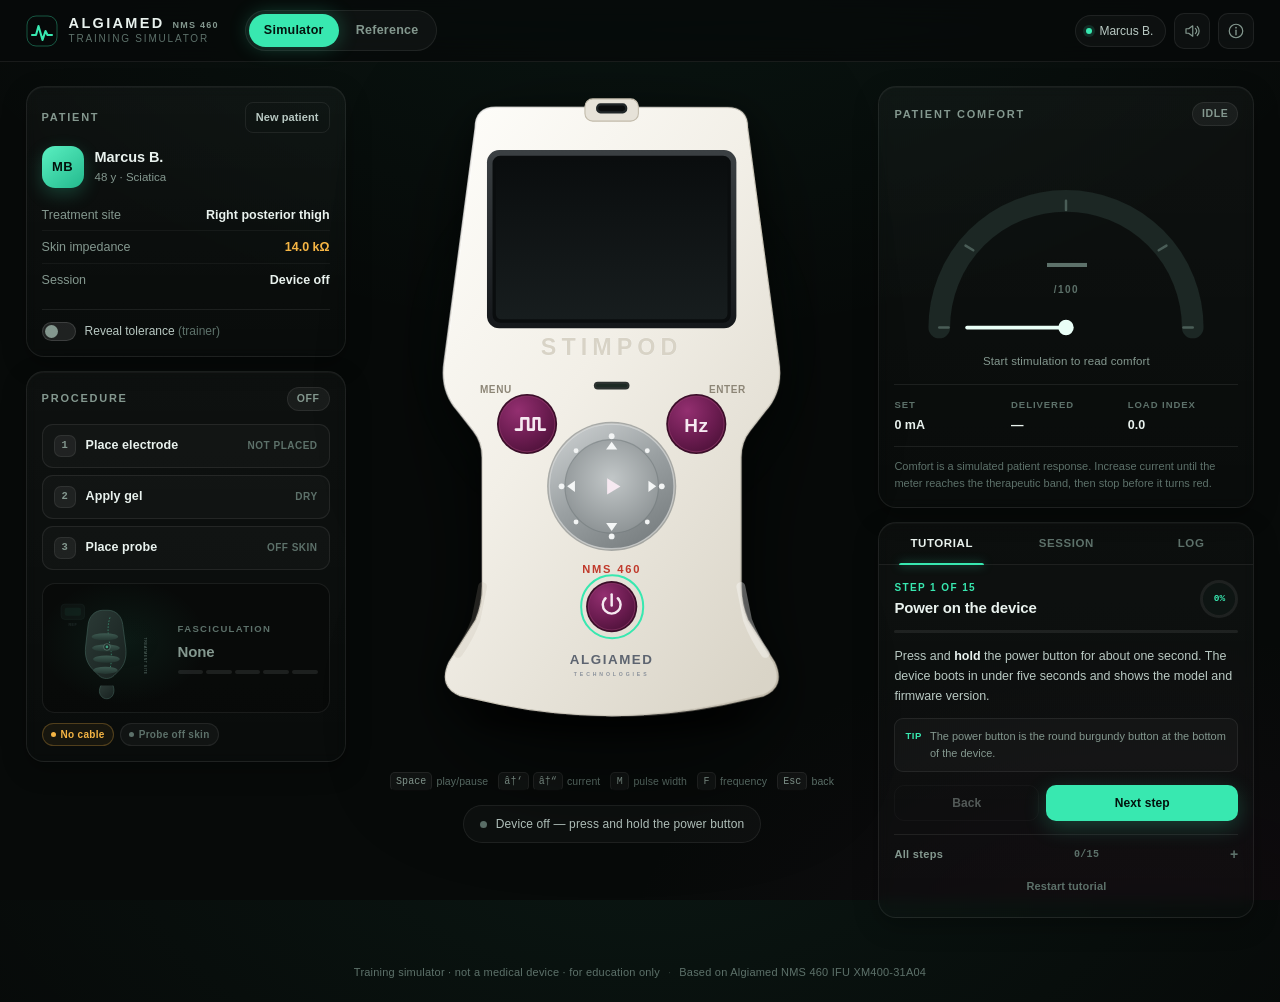
==== index.html @ f482b088 "Baseline: copy of NMS 460 Tester before responsive/encoding work" ====
﻿<!doctype html>
<html lang="en">
<head>
<meta charset="utf-8">
<meta name="viewport" content="width=device-width, initial-scale=1, viewport-fit=cover">
<meta name="theme-color" content="#070a09">
<title>ALGIAMED NMS 460 — Training Simulator</title>
<meta name="description" content="Interactive practice simulator for the Algiamed NMS 460 peripheral nerve stimulator. Learn the menus, screens, wheel and treatment workflow.">
<link rel="icon" href="assets/img/icon.svg" type="image/svg+xml">
<link rel="manifest" href="manifest.webmanifest">
<meta name="apple-mobile-web-app-capable" content="yes">
<meta name="apple-mobile-web-app-status-bar-style" content="black-translucent">
<link rel="stylesheet" href="assets/css/base.css?v=6">
<link rel="stylesheet" href="assets/css/device.css?v=6">
<link rel="stylesheet" href="assets/css/panels.css?v=6">
<link rel="stylesheet" href="assets/css/responsive.css?v=6">
</head>
<body>

<div class="app">

  <!-- â•â•â•â•â•â•â•â•â•â•â•â•â•â•â•â•â•â•â•â•â•â•â•â•â•â• TOP BAR â•â•â•â•â•â•â•â•â•â•â•â•â•â•â•â•â•â•â•â•â•â•â•â•â•â• -->
  <header class="topbar">
    <a class="brand" href="#" data-view="sim" aria-label="Algiamed NMS 460 training simulator home">
      <span class="brand__mark" aria-hidden="true">
        <svg viewBox="0 0 32 32" fill="none">
          <rect x="1" y="1" width="30" height="30" rx="9" stroke="currentColor" stroke-opacity=".35"/>
          <path d="M6 20h4l2.5-9 4 14 3-9 2 4h4.5" stroke="currentColor" stroke-width="2.1"
                stroke-linecap="round" stroke-linejoin="round"/>
        </svg>
      </span>
      <span class="brand__text">
        <span class="brand__name" data-brand="name">ALGIAMED<span class="brand__reg" data-brand="model">NMS 460</span></span>
        <span class="brand__sub">Training Simulator</span>
      </span>
    </a>

    <nav class="topnav" aria-label="Primary">
      <button class="topnav__btn is-active" data-view="sim">Simulator</button>
      <button class="topnav__btn" data-view="guide">Reference</button>
    </nav>

    <div class="topbar__right">
      <div class="patient-chip" id="patientChip">
        <span class="patient-chip__dot"></span>
        <span id="patientChipName">Jordan D.</span>
      </div>
      <button class="icon-btn" id="btnSound" aria-pressed="true" title="Sound on / off" aria-label="Toggle sound">
        <svg viewBox="0 0 24 24" fill="none" aria-hidden="true">
          <path d="M4 9v6h3.5L13 19V5L7.5 9H4Z" stroke="currentColor" stroke-width="1.6" stroke-linejoin="round"/>
          <path class="icon-btn__wave" d="M16.5 8.5a5 5 0 0 1 0 7M19 6a8.5 8.5 0 0 1 0 12"
                stroke="currentColor" stroke-width="1.6" stroke-linecap="round"/>
          <path class="icon-btn__slash" d="M16 8l6 8" stroke="currentColor" stroke-width="1.6" stroke-linecap="round"/>
        </svg>
      </button>
      <button class="icon-btn" id="btnAbout" title="About this simulator" aria-label="About this simulator">
        <svg viewBox="0 0 24 24" fill="none" aria-hidden="true">
          <circle cx="12" cy="12" r="9" stroke="currentColor" stroke-width="1.6"/>
          <path d="M12 11v6" stroke="currentColor" stroke-width="1.8" stroke-linecap="round"/>
          <circle cx="12" cy="7.6" r="1.15" fill="currentColor"/>
        </svg>
      </button>
    </div>
  </header>

  <main class="main">

    <!-- â•â•â•â•â•â•â•â•â•â•â•â•â•â•â•â•â•â•â•â•â•â•â•â•â•â• SIMULATOR â•â•â•â•â•â•â•â•â•â•â•â•â•â•â•â•â•â•â•â•â•â•â•â•â•â• -->
    <section class="view is-active" id="view-sim">
      <div class="sim" id="sim">

        <!-- â”€â”€â”€â”€â”€â”€â”€â”€â”€â”€â”€ LEFT RAIL â”€â”€â”€â”€â”€â”€â”€â”€â”€â”€â”€ -->
        <aside class="rail rail--left" id="railLeft">

          <!-- Patient -->
          <section class="card">
            <header class="card__head">
              <h2 class="card__title">Patient</h2>
              <button class="btn btn--ghost btn--xs" id="btnNewPatient">New patient</button>
            </header>

            <div class="patient">
              <div class="patient__avatar" id="patientAvatar">JD</div>
              <div class="patient__id">
                <div class="patient__name" id="patientName">Jordan D.</div>
                <div class="patient__meta" id="patientMeta">42 y · Chronic lumbar radiculopathy</div>
              </div>
            </div>

            <dl class="kv">
              <div class="kv__row"><dt>Treatment site</dt><dd id="patientSite">Left L5 distribution</dd></div>
              <div class="kv__row"><dt>Skin impedance</dt><dd id="patientZ">—</dd></div>
              <div class="kv__row"><dt>Session</dt><dd id="patientSession">Not started</dd></div>
            </dl>

            <label class="switch">
              <input type="checkbox" id="chkReveal">
              <span class="switch__track"><span class="switch__thumb"></span></span>
              <span class="switch__label">Reveal tolerance <span class="muted">(trainer)</span></span>
            </label>

            <div class="reveal" id="revealBox" hidden>
              <div class="reveal__row"><span>Comfort ceiling</span><strong id="revealTolerance">—</strong></div>
              <div class="reveal__row"><span>Fasciculation onset</span><strong id="revealFasc">—</strong></div>
              <p class="reveal__note">0.1&nbsp;ms equivalent. At 0.2&nbsp;ms the same current delivers twice the charge, so the ceiling halves.</p>
            </div>
          </section>

          <!-- Procedure -->
          <section class="card">
            <header class="card__head">
              <h2 class="card__title">Procedure</h2>
              <span class="pill" id="procPill">Setup</span>
            </header>

            <div class="proc-actions">
              <button class="proc-btn" id="btnElectrode" data-hint="electrode">
                <span class="proc-btn__num">1</span>
                <span class="proc-btn__label">Place electrode</span>
                <span class="proc-btn__state" id="stateElectrode">Not placed</span>
              </button>
              <button class="proc-btn" id="btnGel" data-hint="gel">
                <span class="proc-btn__num">2</span>
                <span class="proc-btn__label">Apply gel</span>
                <span class="proc-btn__state" id="stateGel">Dry</span>
              </button>
              <button class="proc-btn" id="btnProbe" data-hint="probe">
                <span class="proc-btn__num">3</span>
                <span class="proc-btn__label">Place probe</span>
                <span class="proc-btn__state" id="stateProbe">Off skin</span>
              </button>
            </div>

            <!-- Fasciculation visual -->
            <div class="fasc" id="fasc">
              <svg class="fasc__svg" viewBox="0 0 220 210" aria-hidden="true">
                <defs>
                  <linearGradient id="gSkin" x1="0" y1="0" x2="1" y2="1">
                    <stop offset="0" stop-color="#2b3a36"/>
                    <stop offset="1" stop-color="#18211f"/>
                  </linearGradient>
                  <linearGradient id="gMuscle" x1="0" y1="0" x2="0" y2="1">
                    <stop offset="0" stop-color="#3d5a51"/>
                    <stop offset="1" stop-color="#243631"/>
                  </linearGradient>
                  <radialGradient id="gSpark" cx=".5" cy=".5" r=".5">
                    <stop offset="0" stop-color="#57ffc6" stop-opacity=".9"/>
                    <stop offset="1" stop-color="#57ffc6" stop-opacity="0"/>
                  </radialGradient>
                </defs>

                <!-- contralateral reference pad -->
                <g class="fasc__ref" id="fascRef">
                  <rect x="14" y="18" width="46" height="30" rx="7" fill="#1d2a27" stroke="#3d5a51"/>
                  <rect x="21" y="25" width="32" height="16" rx="4" fill="#57ffc6" opacity=".18"/>
                  <text x="37" y="60" text-anchor="middle" fill="#7d968e" font-size="7.5" letter-spacing=".08em">REF</text>
                </g>

                <!-- forearm -->
                <g class="fasc__arm" id="fascArm">
                  <path class="fasc__limb" d="M96 30c-16 0-27 12-29 28l-5 44c-2 20 4 34 14 44l12 12c8 8 22 8 30 0l10-10c10-10 15-24 13-44l-6-46c-2-16-13-28-29-28Z"
                        fill="url(#gSkin)" stroke="#43625a" stroke-width="1.2"/>
                  <!-- nerve -->
                  <path class="fasc__nerve" d="M110 44c-6 18-4 36 0 54s4 36-2 54" fill="none"
                        stroke="#57ffc6" stroke-opacity=".45" stroke-width="1.6" stroke-dasharray="3 3"/>
                  <!-- muscle bands -->
                  <g class="fasc__bands" id="fascBands">
                    <ellipse class="band" cx="100" cy="82" rx="26" ry="7" fill="url(#gMuscle)"/>
                    <ellipse class="band" cx="102" cy="104" rx="27" ry="7" fill="url(#gMuscle)"/>
                    <ellipse class="band" cx="103" cy="126" rx="26" ry="7" fill="url(#gMuscle)"/>
                    <ellipse class="band" cx="101" cy="148" rx="24" ry="7" fill="url(#gMuscle)"/>
                  </g>
                  <!-- probe -->
                  <g class="fasc__probe" id="fascProbe">
                    <circle class="fasc__ripple" id="ripple1" cx="104" cy="116" r="8" fill="none" stroke="#57ffc6" stroke-width="1.4" opacity="0"/>
                    <circle class="fasc__ripple" id="ripple2" cx="104" cy="116" r="8" fill="none" stroke="#57ffc6" stroke-width="1.4" opacity="0"/>
                    <circle class="fasc__spark" id="fascSpark" cx="104" cy="116" r="26" fill="url(#gSpark)" opacity="0"/>
                    <circle cx="104" cy="116" r="6.5" fill="#0c1211" stroke="#8fb3a8" stroke-width="1.4"/>
                    <circle cx="104" cy="116" r="2.6" fill="#57ffc6" opacity=".9"/>
                  </g>
                  <!-- hand -->
                  <path d="M92 178c-4 8-4 16 2 22 5 5 14 5 19 0 5-5 6-14 3-22" fill="url(#gSkin)" stroke="#43625a" stroke-width="1.2"/>
                </g>

                <text x="176" y="120" text-anchor="middle" fill="#5f756e" font-size="7" letter-spacing=".14em" transform="rotate(90 176 120)">TREATMENT SITE</text>
              </svg>

              <div class="fasc__meta">
                <div class="fasc__label">Fasciculation</div>
                <div class="fasc__value" id="fascValue">None</div>
                <div class="fasc__bars" id="fascBars" aria-hidden="true">
                  <span></span><span></span><span></span><span></span><span></span>
                </div>
              </div>
            </div>

            <div class="badges">
              <span class="badge" id="badgeCircuit"><i></i>Circuit open</span>
              <span class="badge" id="badgeContact"><i></i>Probe off skin</span>
            </div>
          </section>
        </aside>

        <!-- â”€â”€â”€â”€â”€â”€â”€â”€â”€â”€â”€ CENTRE STAGE â”€â”€â”€â”€â”€â”€â”€â”€â”€â”€â”€ -->
        <div class="stage">
          <div class="stage__glow" aria-hidden="true"></div>

          <!-- THE DEVICE -->
          <div class="device" id="device" data-power="off" data-hint="device">

            <svg class="device__svg" id="deviceSvg" viewBox="0 0 400 600" aria-hidden="true">
              <defs>
                <linearGradient id="gBody" x1=".12" y1="0" x2=".88" y2="1">
                  <stop offset="0" stop-color="#fdfcf8"/>
                  <stop offset=".42" stop-color="#f2efe7"/>
                  <stop offset="1" stop-color="#d9d4c7"/>
                </linearGradient>
                <linearGradient id="gBodyRim" x1="0" y1="0" x2="1" y2="1">
                  <stop offset="0" stop-color="#ffffff" stop-opacity=".95"/>
                  <stop offset=".55" stop-color="#ffffff" stop-opacity="0"/>
                  <stop offset="1" stop-color="#a89f8d" stop-opacity=".55"/>
                </linearGradient>
                <linearGradient id="gBezel" x1="0" y1="0" x2="0" y2="1">
                  <stop offset="0" stop-color="#3b4043"/>
                  <stop offset="1" stop-color="#14171a"/>
                </linearGradient>
                <linearGradient id="gRecess" x1="0" y1="0" x2="0" y2="1">
                  <stop offset="0" stop-color="#0a0d0e"/>
                  <stop offset="1" stop-color="#171d1e"/>
                </linearGradient>
                <radialGradient id="gBtn" cx=".34" cy=".26" r=".92">
                  <stop offset="0" stop-color="#932f70"/>
                  <stop offset=".55" stop-color="#6b1c50"/>
                  <stop offset="1" stop-color="#470f34"/>
                </radialGradient>
                <linearGradient id="gWheel" x1=".18" y1="0" x2=".82" y2="1">
                  <stop offset="0" stop-color="#c9cdce"/>
                  <stop offset=".48" stop-color="#9aa0a2"/>
                  <stop offset="1" stop-color="#767c7e"/>
                </linearGradient>
                <radialGradient id="gWheelIn" cx=".5" cy=".42" r=".62">
                  <stop offset="0" stop-color="#c2c7c8"/>
                  <stop offset="1" stop-color="#8b9193"/>
                </radialGradient>
                <radialGradient id="gLed" cx=".5" cy=".5" r=".5">
                  <stop offset="0" stop-color="#c6ffd9"/>
                  <stop offset=".45" stop-color="#3dff9e"/>
                  <stop offset="1" stop-color="#0f8f52"/>
                </radialGradient>
                <filter id="fBlur" x="-40%" y="-80%" width="180%" height="260%">
                  <feGaussianBlur stdDeviation="9"/>
                </filter>
                <filter id="fSoftShadow" x="-25%" y="-15%" width="150%" height="135%">
                  <feDropShadow dx="0" dy="10" stdDeviation="14" flood-color="#000" flood-opacity=".5"/>
                </filter>
                <filter id="fLedGlow" x="-300%" y="-300%" width="700%" height="700%">
                  <feGaussianBlur stdDeviation="4"/>
                </filter>
              </defs>

              <!-- ground shadow -->
              <ellipse class="device-static" cx="200" cy="562" rx="128" ry="15" fill="#000" opacity=".55" filter="url(#fBlur)"/>

              <!-- cable, shown when inserted -->
              <g class="dev-cable" id="cablePlug" opacity="0">
                <path d="M196 -120c0 60 4 90 4 132" fill="none" stroke="#1c4f47" stroke-width="9" stroke-linecap="round"/>
                <path d="M196 -120c0 60 4 90 4 132" fill="none" stroke="#2f7d70" stroke-width="4" stroke-linecap="round" opacity=".65"/>
                <rect x="182" y="-8" width="36" height="30" rx="7" fill="#2b3234"/>
                <rect x="186" y="-3" width="28" height="9" rx="3" fill="#2f7d70"/>
                <rect x="180" y="14" width="40" height="14" rx="4" fill="#3a4245"/>
              </g>

              <!-- â”€â”€â”€â”€â”€â”€â”€â”€â”€â”€â”€â”€â”€â”€â”€â”€â”€â”€â”€â”€â”€â”€â”€â”€â”€â”€â”€â”€â”€â”€â”€â”€â”€â”€â”€â”€â”€â”€â”€â”€â”€â”€â”€â”€â”€â”€â”€â”€â”€â”€â”€â”€â”€
                   EDITABLE BODY ARTWORK
                   The default is assets/svg/device-body.svg. Replace
                   that file — or point config.device.art at a PNG /
                   WebP render — and the shell changes without touching
                   the live overlays. The inline artwork below is only
                   a fallback if the file cannot be loaded.
                   â”€â”€â”€â”€â”€â”€â”€â”€â”€â”€â”€â”€â”€â”€â”€â”€â”€â”€â”€â”€â”€â”€â”€â”€â”€â”€â”€â”€â”€â”€â”€â”€â”€â”€â”€â”€â”€â”€â”€â”€â”€â”€â”€â”€â”€â”€â”€â”€â”€â”€â”€â”€â”€ -->
              <image id="deviceBodyArt" href="assets/svg/device-body.svg"
                     x="0" y="0" width="400" height="600"
                     preserveAspectRatio="xMidYMid meet" pointer-events="none"/>

              <!-- body (fallback copy — hidden when device art loads) -->
              <g class="device-static" filter="url(#fSoftShadow)">
                <path class="dev-body" d="M78 34Q78 16 96 16L304 16Q322 16 322 34L350 244Q354 270 338 288L324 306Q316 316 316 330L316 446Q316 462 322 476L346 514Q356 536 336 544L300 552Q250 562 200 562Q150 562 100 552L64 544Q44 536 54 514L78 476Q84 462 84 446L84 330Q84 316 76 306L62 288Q46 270 50 244Z"
                      fill="url(#gBody)" stroke="#cfc9bb" stroke-width="1"/>
              </g>
              <path d="M78 34Q78 16 96 16L304 16Q322 16 322 34L350 244Q354 270 338 288L324 306Q316 316 316 330L316 446Q316 462 322 476L346 514Q356 536 336 544L300 552Q250 562 200 562Q150 562 100 552L64 544Q44 536 54 514L78 476Q84 462 84 446L84 330Q84 316 76 306L62 288Q46 270 50 244Z"
                    class="device-static" fill="none" stroke="url(#gBodyRim)" stroke-width="2.4" stroke-opacity=".85"/>

              <!-- soft side shading -->
              <path class="device-static" d="M84 446L78 476Q72 492 62 506" fill="none" stroke="#b7ae9c" stroke-width="8" stroke-opacity=".18" stroke-linecap="round"/>
              <path class="device-static" d="M316 446L322 476Q328 492 338 506" fill="none" stroke="#ffffff" stroke-width="8" stroke-opacity=".35" stroke-linecap="round"/>

              <!-- cable socket -->
              <g class="dev-socket" id="cableSocket" tabindex="0" role="button" aria-label="Insert treatment cable">
                <rect x="176" y="8" width="48" height="20" rx="7" fill="#e6e2d8" stroke="#c3bcac" stroke-width="1"/>
                <rect x="186" y="12" width="28" height="9" rx="4" fill="#202628"/>
                <rect x="188" y="14" width="24" height="5" rx="2.5" fill="#0a0d0e"/>
              </g>

              <!-- LCD -->
              <g class="dev-lcd-frame device-static">
                <rect x="88" y="54" width="224" height="160" rx="11" fill="url(#gBezel)"/>
                <rect x="93" y="59" width="214" height="150" rx="7" fill="#0a0d0e"/>
                <rect x="96" y="62" width="208" height="144" rx="5" fill="url(#gRecess)"/>
              </g>

              <!-- wordmark -->
              <text class="dev-wordmark device-static" x="200" y="238" text-anchor="middle" font-size="21" letter-spacing="4.5">STIMPOD</text>

              <!-- LED -->
              <g class="dev-led" id="ledWrap">
                <rect x="184" y="262" width="32" height="7" rx="3.5" fill="#2c3230"/>
                <rect id="led" x="186" y="264" width="28" height="3" rx="1.5" fill="#1d2a24"/>
                <rect id="ledGlow" x="186" y="264" width="28" height="3" rx="1.5" fill="#3dff9e" opacity="0" filter="url(#fLedGlow)"/>
              </g>

              <!-- labels -->
              <text class="dev-label device-static" x="96" y="272" text-anchor="middle" font-size="9">menu</text>
              <text class="dev-label device-static" x="304" y="272" text-anchor="middle" font-size="9">enter</text>

              <!-- menu button -->
              <g class="dev-btn device-static" id="svgMenuBtn">
                <circle cx="124" cy="300" r="27" fill="#3b0d29"/>
                <circle cx="124" cy="300" r="25" fill="url(#gBtn)"/>
                <circle cx="124" cy="300" r="25" fill="none" stroke="#a5447d" stroke-opacity=".5" stroke-width="1"/>
                <path d="M114 305h5v-10h6v10h5v-10h5v10h5" fill="none" stroke="#f6e9f1" stroke-width="2.4"
                      stroke-linecap="round" stroke-linejoin="round"/>
              </g>

              <!-- enter button -->
              <g class="dev-btn device-static" id="svgEnterBtn">
                <circle cx="276" cy="300" r="27" fill="#3b0d29"/>
                <circle cx="276" cy="300" r="25" fill="url(#gBtn)"/>
                <circle cx="276" cy="300" r="25" fill="none" stroke="#a5447d" stroke-opacity=".5" stroke-width="1"/>
                <text x="276" y="307" text-anchor="middle" font-family="Bahnschrift, 'DIN Alternate', sans-serif"
                      font-size="17" font-weight="600" fill="#f6e9f1" letter-spacing=".5">Hz</text>
              </g>

              <!-- wheel -->
              <g class="dev-wheel" id="svgWheel">
                <circle class="device-static" cx="200" cy="356" r="58" fill="#6f7577" opacity=".55"/>
                <circle class="device-static" cx="200" cy="356" r="56" fill="url(#gWheel)"/>
                <circle class="device-static" cx="200" cy="356" r="56" fill="none" stroke="#e6e8e8" stroke-opacity=".55" stroke-width="1.2"/>
                <circle class="device-static" cx="200" cy="356" r="42" fill="url(#gWheelIn)"/>
                <circle class="device-static" cx="200" cy="356" r="42" fill="none" stroke="#6f7678" stroke-opacity=".5" stroke-width="1"/>

                <!-- rotating tick ring -->
                <g id="wheelRing" class="dev-wheel__ring">
                  <g fill="#f2f4f4">
                    <circle cx="200" cy="311" r="2.6"/><circle cx="200" cy="401" r="2.6"/>
                    <circle cx="155" cy="356" r="2.6"/><circle cx="245" cy="356" r="2.6"/>
                    <circle cx="168" cy="324" r="2.2"/><circle cx="232" cy="324" r="2.2"/>
                    <circle cx="168" cy="388" r="2.2"/><circle cx="232" cy="388" r="2.2"/>
                  </g>
                </g>

                <!-- chevrons -->
                <g class="dev-wheel__chev device-static" fill="#f4f6f6">
                  <path d="M200 316l-5 7h10z"/>
                  <path d="M200 396l-5-7h10z"/>
                  <path d="M160 356l7-5v10z"/>
                  <path d="M240 356l-7-5v10z"/>
                </g>
              </g>

              <!-- stem labels -->
              <text class="dev-model device-static" x="200" y="434" text-anchor="middle" font-size="10" letter-spacing="1.6">NMS 460</text>

              <!-- power -->
              <g class="dev-btn device-static" id="svgPowerBtn">
                <circle cx="200" cy="464" r="23" fill="#3b0d29"/>
                <circle cx="200" cy="464" r="21" fill="url(#gBtn)"/>
                <circle cx="200" cy="464" r="21" fill="none" stroke="#a5447d" stroke-opacity=".5" stroke-width="1"/>
                <path d="M200 453v10" stroke="#f6e9f1" stroke-width="2.2" stroke-linecap="round"/>
                <path d="M194.5 456.5a8 8 0 1 0 11 0" fill="none" stroke="#f6e9f1" stroke-width="2.2" stroke-linecap="round"/>
              </g>

              <!-- brand -->
              <text class="dev-brand" x="200" y="516" text-anchor="middle" font-size="12" letter-spacing="1.4" data-brand="deviceFooter">ALGIAMED</text>
              <text class="dev-brand2" x="200" y="526" text-anchor="middle" font-size="4.6" letter-spacing="2.6" data-brand="deviceFooterSub">TECHNOLOGIES</text>
            </svg>

            <!-- LCD (HTML overlay) -->
            <div class="lcd" id="lcd" aria-live="polite">
              <div class="lcd__main" id="lcdMain">
                <div class="lcd__top">
                  <div class="lcd__current"><span id="lcdCurrent">0</span><em>mA</em></div>
                  <div class="lcd__timer" id="lcdTimer">10:00</div>
                </div>
                <div class="lcd__icons">
                  <span class="lcd__icon" id="lcdWave"></span>
                  <span class="lcd__icon" id="lcdSpeaker"></span>
                  <span class="lcd__icon" id="lcdBattery"></span>
                </div>
                <div class="lcd__msg" id="lcdMsg"><span>INSERT CABLE</span></div>
                <div class="lcd__bottom">
                  <div class="lcd__chip" id="lcdPw">0.1ms</div>
                  <div class="lcd__chip" id="lcdHz">2Hz</div>
                </div>
              </div>
              <div class="lcd__menu" id="lcdMenu" hidden></div>
              <div class="lcd__boot" id="lcdBoot" hidden>
                <div class="boot__model">NMS460</div>
                <div class="boot__ver">V4.02</div>
                <div class="boot__user" id="bootUser"></div>
              </div>
              <div class="lcd__glass" aria-hidden="true"></div>
            </div>

            <!-- interactive overlays -->
            <button class="dev-hit dev-hit--menu" id="btnMenu" aria-label="Menu / pulse width button" data-hint="menu"></button>
            <button class="dev-hit dev-hit--enter" id="btnEnter" aria-label="Enter / frequency button" data-hint="enter"></button>
            <button class="dev-hit dev-hit--power" id="btnPower" aria-label="Power button" data-hint="power"></button>

            <div class="wheel" id="wheel" role="group" aria-label="Adjustment wheel">
              <button class="wheel__center" id="btnPlay" aria-label="Play / pause stimulation" data-hint="play">
                <img class="wheel__icon wheel__icon--play" src="assets/svg/play.svg" alt="" aria-hidden="true">
                <img class="wheel__icon wheel__icon--pause" src="assets/svg/pause.svg" alt="" aria-hidden="true">
              </button>
              <span class="wheel__zone wheel__zone--up" data-dir="up" aria-hidden="true"></span>
              <span class="wheel__zone wheel__zone--down" data-dir="down" aria-hidden="true"></span>
              <span class="wheel__zone wheel__zone--left" data-dir="left" aria-hidden="true"></span>
              <span class="wheel__zone wheel__zone--right" data-dir="right" aria-hidden="true"></span>
            </div>

            <div class="wheel__value" id="wheelValue" aria-hidden="true">
              <span id="wheelValueNum">0</span><i>mA</i>
            </div>
          </div>

          <div class="stage__hints" id="stageHints">
            <span class="kbd-hint"><kbd>Space</kbd> play/pause</span>
            <span class="kbd-hint"><kbd>â†‘</kbd><kbd>â†“</kbd> current</span>
            <span class="kbd-hint"><kbd>M</kbd> pulse width</span>
            <span class="kbd-hint"><kbd>F</kbd> frequency</span>
            <span class="kbd-hint"><kbd>Esc</kbd> back</span>
          </div>

          <div class="statusbar" id="statusbar">
            <span class="statusbar__dot" id="statusDot"></span>
            <span class="statusbar__text" id="statusText">Device off — press and hold the power button</span>
          </div>
        </div>

        <!-- â”€â”€â”€â”€â”€â”€â”€â”€â”€â”€â”€ RIGHT RAIL â”€â”€â”€â”€â”€â”€â”€â”€â”€â”€â”€ -->
        <aside class="rail rail--right" id="railRight">

          <!-- Comfort -->
          <section class="card comfort">
            <header class="card__head">
              <h2 class="card__title">Patient comfort</h2>
              <span class="pill pill--state" id="comfortPill">Idle</span>
            </header>

            <div class="gauge" id="gauge">
              <svg viewBox="0 0 220 140" aria-hidden="true">
                <defs>
                  <linearGradient id="gComfort" x1="0" y1="0" x2="1" y2="0">
                    <stop offset="0" stop-color="#ff5c5c"/>
                    <stop offset=".38" stop-color="#f5b544"/>
                    <stop offset=".72" stop-color="#6ee7b7"/>
                    <stop offset="1" stop-color="#38e8b0"/>
                  </linearGradient>
                </defs>
                <path class="gauge__track" d="M28 122a82 82 0 1 1 164 0" fill="none" stroke="#1c2724" stroke-width="14" stroke-linecap="round"/>
                <path class="gauge__fill" id="gaugeFill" d="M28 122a82 82 0 1 1 164 0" fill="none" stroke="url(#gComfort)"
                      stroke-width="14" stroke-linecap="round" stroke-dasharray="258" stroke-dashoffset="258"/>
                <g class="gauge__ticks" stroke="#4a5d57" stroke-width="1.6" stroke-linecap="round">
                  <line x1="28" y1="122" x2="34" y2="122"/>
                  <line x1="45" y1="69" x2="50" y2="72"/>
                  <line x1="110" y1="40" x2="110" y2="46"/>
                  <line x1="175" y1="69" x2="170" y2="72"/>
                  <line x1="192" y1="122" x2="186" y2="122"/>
                </g>
                <g class="gauge__needle" id="gaugeNeedle">
                  <line x1="110" y1="122" x2="110" y2="58" stroke="#eafff7" stroke-width="2.4" stroke-linecap="round"/>
                  <circle cx="110" cy="122" r="5" fill="#eafff7"/>
                </g>
              </svg>
              <div class="gauge__value"><span id="comfortValue">—</span><small>/100</small></div>
              <div class="gauge__caption" id="comfortCaption">Start stimulation to read comfort</div>
            </div>

            <div class="comfort__readout">
              <div><span>Set</span><strong id="roSet">0 mA</strong></div>
              <div><span>Delivered</span><strong id="roDelivered">—</strong></div>
              <div><span>Load index</span><strong id="roLoad">0.0</strong></div>
            </div>

            <p class="comfort__hint" id="comfortHint">Comfort is a simulated patient response. Increase current until the meter reaches the therapeutic band, then stop before it turns red.</p>
          </section>

          <!-- Tabbed panel -->
          <section class="card card--tabs">
            <div class="tabs" role="tablist" aria-label="Session panels">
              <button class="tab is-active" role="tab" data-tab="tutorial" aria-selected="true">Tutorial</button>
              <button class="tab" role="tab" data-tab="session" aria-selected="false">Session</button>
              <button class="tab" role="tab" data-tab="log" aria-selected="false">Log</button>
            </div>

            <!-- TUTORIAL -->
            <div class="tabpanel is-active" data-panel="tutorial" role="tabpanel">
              <div class="tut__head">
                <div>
                  <div class="tut__eyebrow" id="tutEyebrow">Step 1 of 15</div>
                  <h3 class="tut__title" id="tutTitle">Power on the device</h3>
                </div>
                <div class="tut__ring" id="tutRing"><span id="tutPct">0%</span></div>
              </div>
              <div class="tut__bar"><span id="tutBar"></span></div>
              <div class="tut__body" id="tutBody">Press and hold the power button for about one second.</div>
              <div class="tut__hint" id="tutHint"><b>Tip</b> The power button is at the bottom of the device.</div>
              <div class="tut__actions">
                <button class="btn btn--ghost btn--sm" id="tutPrev">Back</button>
                <button class="btn btn--primary btn--sm" id="tutNext">Next step</button>
              </div>
              <details class="tut__all">
                <summary>All steps <span id="tutDoneCount">0/15</span></summary>
                <ol class="tut__list" id="tutList"></ol>
              </details>
              <button class="btn btn--quiet btn--xs tut__restart" id="tutRestart">Restart tutorial</button>
            </div>

            <!-- SESSION -->
            <div class="tabpanel" data-panel="session" role="tabpanel" hidden>
              <dl class="kv kv--tight">
                <div class="kv__row"><dt>Waveform</dt><dd id="setWave">Hybrid RF</dd></div>
                <div class="kv__row"><dt>Pulse width</dt><dd id="setPw">0.1 ms</dd></div>
                <div class="kv__row"><dt>Frequency</dt><dd id="setFreq">2 Hz</dd></div>
                <div class="kv__row"><dt>Countdown</dt><dd id="setTimer">10:00</dd></div>
                <div class="kv__row"><dt>Speaker</dt><dd id="setVol">Medium</dd></div>
                <div class="kv__row"><dt>Backlight</dt><dd id="setBacklight">5 sec</dd></div>
                <div class="kv__row"><dt>Language</dt><dd id="setLang">English</dd></div>
                <div class="kv__row"><dt>User info</dt><dd id="setUser">—</dd></div>
              </dl>

              <div class="field">
                <span class="field__label">Trainer speed</span>
                <div class="seg" id="segSpeed">
                  <button data-speed="1" class="is-active">1×</button>
                  <button data-speed="5">5×</button>
                  <button data-speed="20">20×</button>
                </div>
              </div>

              <div class="btn-row">
                <button class="btn btn--ghost btn--sm" id="btnResetTimer">Reset timer</button>
                <button class="btn btn--danger btn--sm" id="btnEndSession">End session</button>
              </div>
              <button class="btn btn--quiet btn--xs" id="btnResetSettings">Restore factory settings</button>
              <p class="fineprint">Trainer speed only accelerates the countdown and accommodation model — the stimulus and LED stay in real time.</p>
            </div>

            <!-- LOG -->
            <div class="tabpanel" data-panel="log" role="tabpanel" hidden>
              <ul class="log" id="eventLog"></ul>
              <button class="btn btn--quiet btn--xs" id="btnClearLog">Clear log</button>
            </div>
          </section>
        </aside>
      </div>

      <!-- mobile bottom nav -->
      <nav class="mobilenav" id="mobileNav" aria-label="Panels">
        <button data-panel="stage" class="is-active">
          <svg viewBox="0 0 24 24" fill="none"><rect x="6" y="2.5" width="12" height="19" rx="3" stroke="currentColor" stroke-width="1.6"/><path d="M9 6h6" stroke="currentColor" stroke-width="1.6" stroke-linecap="round"/></svg>
          Device
        </button>
        <button data-panel="left">
          <svg viewBox="0 0 24 24" fill="none"><circle cx="12" cy="8" r="3.4" stroke="currentColor" stroke-width="1.6"/><path d="M5 20c0-3.6 3.1-6 7-6s7 2.4 7 6" stroke="currentColor" stroke-width="1.6" stroke-linecap="round"/></svg>
          Patient
        </button>
        <button data-panel="right">
          <svg viewBox="0 0 24 24" fill="none"><path d="M4 15a8 8 0 1 1 16 0" stroke="currentColor" stroke-width="1.6" stroke-linecap="round"/><path d="M12 15l4-4" stroke="currentColor" stroke-width="1.6" stroke-linecap="round"/></svg>
          Coach
        </button>
      </nav>
    </section>

    <!-- â•â•â•â•â•â•â•â•â•â•â•â•â•â•â•â•â•â•â•â•â•â•â•â•â•â• REFERENCE â•â•â•â•â•â•â•â•â•â•â•â•â•â•â•â•â•â•â•â•â•â•â•â•â•â• -->
    <section class="view" id="view-guide" hidden>
      <div class="guide">
        <nav class="guide__nav" id="guideNav" aria-label="Reference sections"></nav>
        <article class="guide__body" id="guideBody"></article>
      </div>
    </section>
  </main>

  <footer class="appfoot">
    <span>Training simulator · not a medical device · for education only</span>
    <span class="appfoot__sep">·</span>
    <span>Based on Algiamed NMS 460 IFU XM400-31A04</span>
  </footer>
</div>

<div class="toasts" id="toasts" aria-live="polite" aria-atomic="false"></div>

<!-- ABOUT MODAL -->
<div class="modal" id="modalAbout" hidden>
  <div class="modal__scrim" data-close></div>
  <div class="modal__panel" role="dialog" aria-modal="true" aria-labelledby="aboutTitle">
    <button class="modal__close" data-close aria-label="Close">×</button>
    <div class="modal__eyebrow" data-brand="modalEyebrow">ALGIAMED NMS 460</div>
    <h2 id="aboutTitle">Training simulator</h2>
    <p>An interactive practice environment for the Algiamed NMS 460 peripheral nerve stimulator. It reproduces the device's screen, menus, adjustment wheel and treatment workflow so clinicians can rehearse before touching a real unit.</p>
    <ul class="modal__list">
      <li><b>Not a medical device.</b> No output is generated. Nothing here is for diagnosis or treatment.</li>
      <li>The comfort meter and fasciculation response are simulated patient models, not measurements.</li>
      <li>Always follow the current Instructions for Use and your local protocols with real equipment.</li>
    </ul>
    <div class="modal__meta">
      <span>Built from IFU XM400-31A04-04</span>
      <span>v1.0</span>
    </div>
    <button class="btn btn--primary" data-close>Got it</button>
  </div>
</div>

<script src="assets/js/config.js?v=6"></script>
<script src="assets/js/core.js?v=6"></script>
<script src="assets/js/audio.js?v=6"></script>
<script src="assets/js/patient.js?v=6"></script>
<script src="assets/js/device.js?v=6"></script>
<script src="assets/js/wheel.js?v=6"></script>
<script src="assets/js/tutorial.js?v=6"></script>
<script src="assets/js/guide.js?v=6"></script>
<script src="assets/js/app.js?v=6"></script>
</body>
</html>
---- assets/css/base.css ----
/* ============================================================
   STIMPOD NMS 460 — Training Simulator
   base.css · tokens, reset, typography, shell, rails, cards
   ============================================================ */

:root{
  /* surface */
  --bg:            #070a09;
  --bg-2:          #0a0f0d;
  --surface:       #0e1513;
  --surface-2:     #121b18;
  --surface-3:     #17211e;
  --line:          rgba(255,255,255,.075);
  --line-2:        rgba(255,255,255,.13);

  /* text */
  --ink:           #e9f2ee;
  --ink-2:         #b9c9c3;
  --ink-3:         #84988f;
  --ink-4:         #5d716a;

  /* accent */
  --mint:          #38e8b0;
  --mint-2:        #00c48f;
  --mint-soft:     rgba(56,232,176,.12);
  --mint-line:     rgba(56,232,176,.34);
  --mint-glow:     rgba(56,232,176,.30);

  /* brand */
  --burgundy:      #6b1c50;
  --burgundy-2:    #8e2a6b;
  --burgundy-soft: rgba(142,42,107,.18);

  /* status */
  --amber:         #f5b544;
  --amber-soft:    rgba(245,181,68,.13);
  --red:           #ff6b6b;
  --red-soft:      rgba(255,107,107,.13);

  /* device */
  --dev-ivory:     #f2efe7;
  --lcd-bg:        #adc4c1;
  --lcd-bg-2:      #9db7b4;
  --lcd-ink:       #0d1a19;

  /* geometry */
  --r-xs: 6px;
  --r-sm: 9px;
  --r-md: 13px;
  --r-lg: 18px;
  --r-xl: 24px;

  --shadow-1: 0 1px 0 rgba(255,255,255,.035) inset, 0 8px 24px rgba(0,0,0,.28);
  --shadow-2: 0 18px 60px rgba(0,0,0,.45);

  --font: "Inter", -apple-system, BlinkMacSystemFont, "Segoe UI Variable Display", "Segoe UI",
          Roboto, "Helvetica Neue", Arial, sans-serif;
  --font-lcd: "Bahnschrift", "DIN Alternate", "Roboto Condensed", "Arial Narrow", Arial, sans-serif;
  --font-mono: "JetBrains Mono", "Cascadia Mono", "SF Mono", Consolas, monospace;

  --topbar-h: 62px;
  --ease: cubic-bezier(.22,.68,.28,1);
}

*,*::before,*::after{ box-sizing:border-box; }

/* our display rules (img, .view, .tabpanel …) would otherwise beat the UA rule */
[hidden]{ display:none !important; }

html,body{ height:100%; }

html{
  -webkit-text-size-adjust:100%;
  scroll-behavior:smooth;
}

body{
  margin:0;
  background:
    radial-gradient(1200px 700px at 50% -10%, rgba(56,232,176,.055), transparent 62%),
    radial-gradient(900px 600px at 90% 110%, rgba(107,28,80,.10), transparent 60%),
    var(--bg);
  color:var(--ink);
  font-family:var(--font);
  font-size:15px;
  line-height:1.5;
  -webkit-font-smoothing:antialiased;
  text-rendering:optimizeLegibility;
  overscroll-behavior-y:none;
}

h1,h2,h3,h4,p,dl,dd,figure{ margin:0; }
button{ font:inherit; color:inherit; }
a{ color:inherit; text-decoration:none; }
img,svg{ display:block; max-width:100%; }
ul,ol{ margin:0; padding:0; list-style:none; }
kbd{ font-family:var(--font-mono); }

:focus-visible{
  outline:2px solid var(--mint);
  outline-offset:3px;
  border-radius:4px;
}

::selection{ background:rgba(56,232,176,.28); color:#fff; }

/* scrollbars */
*{ scrollbar-width:thin; scrollbar-color:rgba(255,255,255,.14) transparent; }
*::-webkit-scrollbar{ width:9px; height:9px; }
*::-webkit-scrollbar-thumb{ background:rgba(255,255,255,.13); border-radius:99px; border:2px solid transparent; background-clip:padding-box; }
*::-webkit-scrollbar-thumb:hover{ background:rgba(255,255,255,.22); background-clip:padding-box; }

/* ── shell ─────────────────────────────────────────────── */

.app{
  min-height:100%;
  display:flex;
  flex-direction:column;
}

.topbar{
  position:sticky;
  top:0;
  z-index:40;
  height:var(--topbar-h);
  display:flex;
  align-items:center;
  gap:18px;
  padding:0 clamp(12px,2vw,26px);
  background:rgba(7,10,9,.78);
  backdrop-filter:blur(18px) saturate(140%);
  -webkit-backdrop-filter:blur(18px) saturate(140%);
  border-bottom:1px solid var(--line);
}

.brand{
  display:flex;
  align-items:center;
  gap:11px;
  min-width:0;
  border-radius:10px;
}
.brand__mark{ width:32px; height:32px; color:var(--mint); flex:none; }
.brand__mark svg{ width:100%; height:100%; }
.brand__text{ display:flex; flex-direction:column; line-height:1.05; min-width:0; }
.brand__name{
  font-weight:700;
  font-size:14.5px;
  letter-spacing:.16em;
  display:flex;
  align-items:baseline;
  gap:8px;
  white-space:nowrap;
}
.brand__reg{
  font-size:9px;
  letter-spacing:.14em;
  color:var(--ink-3);
  font-weight:600;
}
.brand__sub{
  font-size:10px;
  letter-spacing:.18em;
  text-transform:uppercase;
  color:var(--ink-4);
  margin-top:3px;
  white-space:nowrap;
}

.topnav{
  display:flex;
  gap:2px;
  padding:3px;
  background:rgba(255,255,255,.035);
  border:1px solid var(--line);
  border-radius:99px;
  margin-left:8px;
}
.topnav__btn{
  appearance:none;
  border:0;
  background:transparent;
  color:var(--ink-3);
  font-size:12.5px;
  font-weight:600;
  letter-spacing:.02em;
  padding:7px 15px;
  border-radius:99px;
  cursor:pointer;
  transition:color .18s, background .18s;
}
.topnav__btn:hover{ color:var(--ink); }
.topnav__btn.is-active{
  color:#04120d;
  background:var(--mint);
  box-shadow:0 0 20px rgba(56,232,176,.28);
}

.topbar__right{
  margin-left:auto;
  display:flex;
  align-items:center;
  gap:8px;
}

.patient-chip{
  display:flex;
  align-items:center;
  gap:7px;
  padding:6px 12px 6px 10px;
  border:1px solid var(--line);
  background:rgba(255,255,255,.03);
  border-radius:99px;
  font-size:12px;
  color:var(--ink-2);
  max-width:200px;
  white-space:nowrap;
  overflow:hidden;
  text-overflow:ellipsis;
}
.patient-chip__dot{
  width:6px; height:6px; border-radius:50%;
  background:var(--mint);
  box-shadow:0 0 0 3px rgba(56,232,176,.14);
  flex:none;
}

.icon-btn{
  appearance:none;
  width:36px; height:36px;
  display:grid;
  place-items:center;
  border-radius:10px;
  border:1px solid var(--line);
  background:rgba(255,255,255,.03);
  color:var(--ink-3);
  cursor:pointer;
  transition:.18s var(--ease);
}
.icon-btn svg{ width:18px; height:18px; }
.icon-btn:hover{ color:var(--ink); border-color:var(--line-2); background:rgba(255,255,255,.06); }
.icon-btn[aria-pressed="false"]{ color:var(--ink-4); }
.icon-btn[aria-pressed="false"] .icon-btn__wave{ opacity:0; }
.icon-btn[aria-pressed="true"] .icon-btn__slash{ opacity:0; }
.icon-btn__slash{ transition:opacity .2s; }

.main{ flex:1; min-height:0; }

.view{ display:none; }
.view.is-active{ display:block; animation:viewIn .32s var(--ease); }

@keyframes viewIn{
  from{ opacity:0; transform:translateY(6px); }
  to{ opacity:1; transform:none; }
}

.appfoot{
  display:flex;
  gap:8px;
  justify-content:center;
  align-items:center;
  flex-wrap:wrap;
  padding:16px 20px 22px;
  font-size:11px;
  color:var(--ink-4);
  letter-spacing:.02em;
}
.appfoot__sep{ opacity:.4; }

/* ── simulator grid ─────────────────────────────────────── */

.sim{
  display:grid;
  grid-template-columns:minmax(280px,320px) minmax(0,1fr) minmax(320px,376px);
  gap:clamp(14px,1.6vw,22px);
  align-items:start;
  max-width:1720px;
  margin:0 auto;
  padding:clamp(14px,2vw,24px) clamp(12px,2vw,28px) 30px;
}

.rail{
  display:flex;
  flex-direction:column;
  gap:14px;
  min-width:0;
}

.stage{
  position:relative;
  display:flex;
  flex-direction:column;
  align-items:center;
  gap:14px;
  min-width:0;
  padding-top:4px;
}

.stage__glow{
  position:absolute;
  top:6%;
  left:50%;
  width:min(560px,86%);
  aspect-ratio:1;
  transform:translateX(-50%);
  background:radial-gradient(circle, rgba(56,232,176,.13), rgba(56,232,176,.03) 42%, transparent 68%);
  filter:blur(14px);
  pointer-events:none;
  z-index:0;
}

/* ── cards ─────────────────────────────────────────────── */

.card{
  position:relative;
  background:linear-gradient(180deg, rgba(255,255,255,.032), rgba(255,255,255,.012));
  border:1px solid var(--line);
  border-radius:var(--r-lg);
  padding:15px;
  box-shadow:var(--shadow-1);
  backdrop-filter:blur(6px);
}

.card__head{
  display:flex;
  align-items:center;
  justify-content:space-between;
  gap:10px;
  margin-bottom:13px;
}

.card__title{
  font-size:11px;
  font-weight:700;
  letter-spacing:.16em;
  text-transform:uppercase;
  color:var(--ink-3);
}

.pill{
  display:inline-flex;
  align-items:center;
  gap:5px;
  font-size:10.5px;
  font-weight:600;
  letter-spacing:.06em;
  text-transform:uppercase;
  color:var(--ink-3);
  background:rgba(255,255,255,.05);
  border:1px solid var(--line);
  border-radius:99px;
  padding:3px 9px;
  white-space:nowrap;
  transition:.2s;
}
.pill--ok{ color:var(--mint); border-color:var(--mint-line); background:var(--mint-soft); }
.pill--warn{ color:var(--amber); border-color:rgba(245,181,68,.32); background:var(--amber-soft); }
.pill--bad{ color:var(--red); border-color:rgba(255,107,107,.32); background:var(--red-soft); }

/* ── buttons ───────────────────────────────────────────── */

.btn{
  appearance:none;
  display:inline-flex;
  align-items:center;
  justify-content:center;
  gap:7px;
  border-radius:10px;
  border:1px solid var(--line-2);
  background:rgba(255,255,255,.045);
  color:var(--ink);
  font-size:12.5px;
  font-weight:600;
  letter-spacing:.01em;
  padding:9px 14px;
  cursor:pointer;
  transition:.16s var(--ease);
  white-space:nowrap;
  -webkit-tap-highlight-color:transparent;
}
.btn:hover{ background:rgba(255,255,255,.08); border-color:rgba(255,255,255,.2); }
.btn:active{ transform:translateY(1px); }

.btn--primary{
  background:var(--mint);
  border-color:transparent;
  color:#04120d;
  box-shadow:0 6px 22px rgba(56,232,176,.24);
}
.btn--primary:hover{ background:#5af0c1; box-shadow:0 8px 28px rgba(56,232,176,.34); }

.btn--ghost{ background:transparent; border-color:var(--line); color:var(--ink-2); }
.btn--ghost:hover{ color:var(--ink); background:rgba(255,255,255,.05); }

.btn--quiet{ background:transparent; border-color:transparent; color:var(--ink-4); }
.btn--quiet:hover{ color:var(--ink-2); background:rgba(255,255,255,.04); }

.btn--danger{ color:var(--red); border-color:rgba(255,107,107,.28); background:rgba(255,107,107,.08); }
.btn--danger:hover{ background:rgba(255,107,107,.15); }

.btn--xs{ font-size:11px; padding:6px 10px; border-radius:8px; }
.btn--sm{ font-size:12px; padding:8px 12px; }
.btn[disabled]{ opacity:.4; pointer-events:none; }

.btn-row{ display:flex; gap:8px; margin-top:14px; }
.btn-row .btn{ flex:1; }

/* ── key/value list ────────────────────────────────────── */

.kv{ display:flex; flex-direction:column; gap:1px; margin-top:12px; }
.kv__row{
  display:flex;
  align-items:baseline;
  justify-content:space-between;
  gap:12px;
  padding:6px 0;
  border-bottom:1px solid rgba(255,255,255,.045);
  font-size:12.5px;
}
.kv__row:last-child{ border-bottom:0; }
.kv__row dt{ color:var(--ink-3); white-space:nowrap; }
.kv__row dd{ color:var(--ink); font-weight:600; text-align:right; font-variant-numeric:tabular-nums; }
.kv--tight .kv__row{ padding:5px 0; font-size:12px; }

/* ── misc ──────────────────────────────────────────────── */

.muted{ color:var(--ink-4); font-weight:400; }
.fineprint{ font-size:10.5px; line-height:1.5; color:var(--ink-4); margin-top:10px; }

.field{ margin-top:16px; }
.field__label{
  display:block;
  font-size:10.5px;
  font-weight:700;
  letter-spacing:.14em;
  text-transform:uppercase;
  color:var(--ink-4);
  margin-bottom:7px;
}

.seg{
  display:flex;
  gap:3px;
  padding:3px;
  background:rgba(0,0,0,.28);
  border:1px solid var(--line);
  border-radius:9px;
}
.seg button{
  flex:1;
  appearance:none;
  border:0;
  background:transparent;
  color:var(--ink-3);
  font-size:11.5px;
  font-weight:600;
  padding:6px 4px;
  border-radius:6px;
  cursor:pointer;
  transition:.16s;
}
.seg button:hover{ color:var(--ink); }
.seg button.is-active{ background:rgba(255,255,255,.1); color:var(--ink); }

/* ── toasts ────────────────────────────────────────────── */

.toasts{
  position:fixed;
  z-index:120;
  left:50%;
  bottom:22px;
  transform:translateX(-50%);
  display:flex;
  flex-direction:column-reverse;
  gap:8px;
  align-items:center;
  pointer-events:none;
  width:min(92vw,440px);
}
.toast{
  display:flex;
  align-items:center;
  gap:9px;
  background:rgba(18,27,24,.96);
  border:1px solid var(--line-2);
  border-left:3px solid var(--mint);
  color:var(--ink);
  font-size:12.5px;
  padding:10px 14px;
  border-radius:10px;
  box-shadow:var(--shadow-2);
  animation:toastIn .3s var(--ease);
  max-width:100%;
}
.toast--warn{ border-left-color:var(--amber); }
.toast--bad{ border-left-color:var(--red); }
.toast--out{ animation:toastOut .28s var(--ease) forwards; }

@keyframes toastIn{ from{ opacity:0; transform:translateY(10px) scale(.97); } }
@keyframes toastOut{ to{ opacity:0; transform:translateY(8px) scale(.97); } }

/* ── modal ─────────────────────────────────────────────── */

.modal{ position:fixed; inset:0; z-index:200; display:grid; place-items:center; padding:20px; }
.modal[hidden]{ display:none; }
.modal__scrim{ position:absolute; inset:0; background:rgba(3,6,5,.72); backdrop-filter:blur(6px); }
.modal__panel{
  position:relative;
  width:min(520px,100%);
  background:linear-gradient(180deg,#111a17,#0c1210);
  border:1px solid var(--line-2);
  border-radius:var(--r-xl);
  padding:26px;
  box-shadow:var(--shadow-2);
  animation:modalIn .28s var(--ease);
}
@keyframes modalIn{ from{ opacity:0; transform:translateY(14px) scale(.98); } }
.modal__close{
  position:absolute; top:14px; right:14px;
  width:32px; height:32px; border-radius:9px;
  border:1px solid var(--line); background:transparent; color:var(--ink-3);
  font-size:20px; line-height:1; cursor:pointer;
}
.modal__close:hover{ color:var(--ink); background:rgba(255,255,255,.06); }
.modal__eyebrow{
  font-size:10px; letter-spacing:.2em; text-transform:uppercase;
  color:var(--mint); font-weight:700; margin-bottom:8px;
}
.modal__panel h2{ font-size:24px; letter-spacing:-.01em; margin-bottom:12px; }
.modal__panel p{ font-size:13.5px; color:var(--ink-2); line-height:1.65; }
.modal__list{ margin:16px 0 18px; display:flex; flex-direction:column; gap:9px; }
.modal__list li{
  position:relative;
  padding-left:20px;
  font-size:12.5px;
  color:var(--ink-3);
  line-height:1.55;
}
.modal__list li::before{
  content:"";
  position:absolute; left:0; top:7px;
  width:7px; height:7px; border-radius:2px;
  background:var(--mint); opacity:.7;
}
.modal__list b{ color:var(--ink); }
.modal__meta{
  display:flex; justify-content:space-between;
  font-size:10.5px; color:var(--ink-4);
  border-top:1px solid var(--line);
  padding-top:12px; margin-bottom:16px;
  font-family:var(--font-mono);
}

/* ── utility ───────────────────────────────────────────── */

.sr-only{
  position:absolute; width:1px; height:1px; padding:0; margin:-1px;
  overflow:hidden; clip:rect(0,0,0,0); white-space:nowrap; border:0;
}

@media (prefers-reduced-motion:reduce){
  *,*::before,*::after{
    animation-duration:.001ms !important;
    animation-iteration-count:1 !important;
    transition-duration:.001ms !important;
    scroll-behavior:auto !important;
  }
}
---- assets/css/device.css ----
/* ============================================================
   device.css — the NMS 460 hardware, LCD and wheel
   ============================================================ */

.device{
  position:relative;
  z-index:1;
  width:min(100%, 452px, calc((100dvh - 232px) * 0.6667));
  aspect-ratio:400 / 600;
  user-select:none;
  -webkit-user-select:none;
  -webkit-tap-highlight-color:transparent;
  filter:drop-shadow(0 34px 54px rgba(0,0,0,.5));
  transition:filter .4s var(--ease);
}

.device__svg{
  position:absolute;
  inset:0;
  width:100%;
  height:100%;
  overflow:visible;
}

/* when the editable body artwork is loaded, hide the inline fallback
   shell but keep the live cable, socket, LED, wheel ring and branding */
.device.has-art .device-static{ display:none; }

/* ── printed wordmarks ─────────────────────────────────── */

.dev-wordmark{
  font-family:var(--font);
  font-weight:700;
  fill:#d8d3c6;
  paint-order:stroke;
  stroke:#ffffff;
  stroke-width:.6;
  stroke-opacity:.55;
  letter-spacing:4.5px;
}
.dev-model{
  font-family:var(--font);
  font-weight:800;
  fill:#c0392b;
  letter-spacing:1.6px;
}
.dev-brand{
  font-family:var(--font);
  font-weight:700;
  fill:#5d6470;
  letter-spacing:1.4px;
}
.dev-brand2{
  font-family:var(--font);
  font-weight:600;
  fill:#8a919b;
  letter-spacing:2.6px;
}
.dev-label{
  font-family:var(--font);
  font-weight:600;
  fill:#8d8677;
  letter-spacing:.06em;
  text-transform:uppercase;
}

/* ── buttons ───────────────────────────────────────────── */

.dev-btn{ transform-box:fill-box; transform-origin:center; transition:transform .09s ease; }
.dev-btn.is-pressed{ transform:scale(.94); }

/* ── LED ───────────────────────────────────────────────── */

#led{ transition:fill .08s linear; }
#ledGlow{ transition:opacity .08s linear; }

/* ── cable ─────────────────────────────────────────────── */

.dev-cable{ transition:opacity .3s var(--ease), transform .3s var(--ease); }
.device[data-cable="out"] .dev-cable{ opacity:0; transform:translateY(-26px); }
.device[data-cable="in"] .dev-cable{ opacity:1; transform:none; }

.dev-socket{ cursor:pointer; outline:none; }
.dev-socket:focus-visible rect:first-child{ stroke:var(--mint); stroke-width:2; }
.dev-socket.is-hinted rect:first-child{
  stroke:var(--mint);
  stroke-width:2.2;
  filter:drop-shadow(0 0 5px rgba(56,232,176,.75));
}
.dev-socket.is-hinted{ animation:hintPulse 1.9s ease-out infinite; border-radius:8px; }
.dev-socket:hover rect:first-child{ fill:#f7f4ec; }
.device[data-cable="in"] .dev-socket{ cursor:default; }

/* ── LCD ───────────────────────────────────────────────── */

.lcd{
  position:absolute;
  left:24%;
  top:10.3333%;
  width:52%;
  height:24%;
  container-type:size;
  overflow:hidden;
  border-radius:1.2cqw;
  background:linear-gradient(175deg, #bed3cf 0%, #adc5c1 45%, #9db6b2 100%);
  color:var(--lcd-ink);
  font-family:var(--font-lcd);
  box-shadow:
    inset 0 0.6cqw 1.6cqw rgba(0,0,0,.30),
    inset 0 -0.4cqw 0.8cqw rgba(255,255,255,.18);
  transition:opacity .35s var(--ease), filter .35s var(--ease);
  z-index:3;
}

.device[data-power="off"] .lcd{
  opacity:0;
  filter:brightness(.25);
}

/* the UA [hidden] rule loses to the display rules below — restore it */
.lcd__main[hidden],
.lcd__menu[hidden],
.lcd__boot[hidden]{ display:none !important; }

/* backlight off dims the screen */
.device[data-backlight="off"] .lcd{ filter:brightness(.62) contrast(1.06); }

.lcd__main{
  position:absolute;
  inset:0;
  display:grid;
  grid-template-columns:1fr 15.5%;
  grid-template-rows:auto 1fr auto;
  padding:3cqw 3.6cqw 2.6cqw;
  gap:.6cqw 0;
}

.lcd__top{
  grid-column:1;
  grid-row:1;
  display:flex;
  align-items:baseline;
  justify-content:space-between;
  gap:2cqw;
  line-height:.94;
}

.lcd__current{
  display:flex;
  align-items:baseline;
  gap:.5cqw;
  font-size:19.5cqw;
  font-weight:700;
  letter-spacing:-.03em;
  font-variant-numeric:tabular-nums;
}
.lcd__current em{
  font-style:normal;
  font-size:.46em;
  font-weight:700;
  letter-spacing:0;
  transform:translateY(-.06em);
}

.lcd__timer{
  font-size:16.4cqw;
  font-weight:700;
  letter-spacing:-.02em;
  font-variant-numeric:tabular-nums;
}

.lcd__icons{
  grid-column:2;
  grid-row:1 / 3;
  display:flex;
  flex-direction:column;
  justify-content:space-between;
  align-items:center;
  padding:.4cqw 0 0;
}
.lcd__icon{ display:block; width:11cqw; height:6.2cqw; opacity:.92; }
.lcd__icon svg,
.lcd__icon img{ width:100%; height:100%; display:block; object-fit:contain; }
.lcd__icon--dim{ opacity:.28; }

.lcd__msg{
  grid-column:1;
  grid-row:2;
  margin-top:.8cqw;
  border:1cqw solid var(--lcd-ink);
  border-radius:.4cqw;
  display:grid;
  place-items:center;
  text-align:center;
  font-size:8.6cqw;
  font-weight:700;
  line-height:1.08;
  letter-spacing:.015em;
  padding:.8cqw 1cqw;
  text-transform:uppercase;
  overflow:hidden;
}
.lcd__msg.is-warn{ font-size:8.2cqw; }
.lcd__msg.is-big{ font-size:9.6cqw; }
.lcd__msg.is-tiny{ font-size:7cqw; letter-spacing:.02em; }
.lcd__msg.is-plain{ border-color:transparent; font-weight:600; }

.lcd__warn{
  display:inline-block;
  width:.92em;
  height:.92em;
  margin-left:.28em;
  vertical-align:-.08em;
}
.lcd__warn svg,
.lcd__warn img{ width:100%; height:100%; display:block; object-fit:contain; }

.lcd__bottom{
  grid-column:1 / 3;
  grid-row:3;
  display:flex;
  align-items:flex-end;
  justify-content:space-between;
  gap:2cqw;
  margin-top:.8cqw;
}

.lcd__chip{
  background:var(--lcd-ink);
  color:#b7ccc8;
  font-size:11.4cqw;
  font-weight:700;
  line-height:1;
  letter-spacing:-.01em;
  padding:.9cqw 1.4cqw;
  border-radius:.5cqw;
  font-variant-numeric:tabular-nums;
  transition:opacity .2s;
}

.lcd__glass{
  position:absolute;
  inset:0;
  pointer-events:none;
  border-radius:inherit;
  background:
    linear-gradient(158deg, rgba(255,255,255,.22) 0%, rgba(255,255,255,.03) 34%, transparent 55%),
    repeating-linear-gradient(0deg, rgba(0,0,0,.028) 0 1px, transparent 1px 2px),
    repeating-linear-gradient(90deg, rgba(0,0,0,.018) 0 1px, transparent 1px 2px);
  box-shadow:inset 0 0 0 .6cqw rgba(0,0,0,.16);
  z-index:9;
}

/* boot */
.lcd__boot{
  position:absolute;
  inset:0;
  display:flex;
  flex-direction:column;
  align-items:center;
  justify-content:center;
  gap:.8cqw;
  background:linear-gradient(175deg,#c3d7d3,#a8c0bc);
  z-index:8;
}
.boot__model{ font-size:13cqw; font-weight:800; letter-spacing:.08em; }
.boot__ver{ font-size:6.4cqw; font-weight:600; letter-spacing:.14em; opacity:.72; }
.boot__user{
  position:absolute;
  bottom:7cqw;
  font-size:5.6cqw;
  font-weight:600;
  letter-spacing:.04em;
  opacity:.8;
  text-align:center;
  line-height:1.3;
  white-space:pre-line;
}
.boot__logo{
  font-size:11.5cqw;
  font-weight:800;
  letter-spacing:.24em;
  display:flex;
  align-items:center;
  gap:1.6cqw;
}
.boot__logo i{
  width:2.6cqw; height:2.6cqw; border-radius:50%;
  background:var(--lcd-ink); display:block;
}

/* ── menu screens ──────────────────────────────────────── */

.lcd__menu{
  position:absolute;
  inset:0;
  display:flex;
  flex-direction:column;
  padding:2.6cqw 3.2cqw;
  font-size:5.7cqw;
  font-weight:700;
  letter-spacing:.01em;
  line-height:1;
  z-index:7;
}

.menu__title{
  background:var(--lcd-ink);
  color:#b7ccc8;
  text-align:center;
  font-size:5.9cqw;
  letter-spacing:.09em;
  padding:1.1cqw 0;
  margin-bottom:1.4cqw;
  flex:none;
}

.menu__list{ flex:1; display:flex; flex-direction:column; justify-content:flex-start; gap:.2cqw; min-height:0; }

.menu__row{
  display:flex;
  align-items:center;
  gap:1.4cqw;
  padding:.85cqw 1cqw;
  border-radius:.5cqw;
  white-space:nowrap;
  overflow:hidden;
}
.menu__row.is-sel{
  background:var(--lcd-ink);
  color:#b7ccc8;
}
.menu__row.is-long{ font-size:4.7cqw; letter-spacing:0; }
.menu__row--exit{ margin-top:.6cqw; }

.menu__radio{
  width:2.3cqw;
  height:2.3cqw;
  border-radius:50%;
  border:.62cqw solid currentColor;
  flex:none;
  position:relative;
}
.menu__radio.is-on::after{
  content:"";
  position:absolute;
  inset:.34cqw;
  border-radius:50%;
  background:currentColor;
}

.menu__value{
  margin-left:auto;
  font-weight:700;
  opacity:.72;
  font-variant-numeric:tabular-nums;
}
.menu__row.is-sel .menu__value{ opacity:.95; }

.menu__confirm{
  flex:1;
  display:flex;
  flex-direction:column;
  gap:.6cqw;
  padding:1cqw 0;
  font-size:5.5cqw;
}
.menu__confirm-label{ opacity:.8; letter-spacing:.04em; }
.menu__confirm-value{
  font-size:7.2cqw;
  letter-spacing:.02em;
  padding:.6cqw 0 1.4cqw;
  line-height:1.1;
  white-space:pre-line;
}
.menu__accept{
  margin-top:auto;
  display:flex;
  align-items:center;
  gap:2.2cqw;
  font-size:6cqw;
  padding:.8cqw 1cqw;
  border-radius:.5cqw;
}
.menu__accept .opt{
  padding:.5cqw 1.6cqw;
  border-radius:.4cqw;
}
.menu__accept .opt.is-sel{
  background:var(--lcd-ink);
  color:#b7ccc8;
}

.menu__editor{
  flex:1;
  display:flex;
  flex-direction:column;
  gap:1.2cqw;
  padding:1cqw 0;
  font-size:6.4cqw;
}
.menu__field{
  display:flex;
  align-items:baseline;
  justify-content:space-between;
  gap:2cqw;
  padding:1cqw 1.2cqw;
  border-radius:.5cqw;
}
.menu__field.is-active{
  background:var(--lcd-ink);
  color:#b7ccc8;
}
.menu__field b{ font-variant-numeric:tabular-nums; letter-spacing:.02em; }

.menu__note{
  font-size:4.4cqw;
  font-weight:600;
  letter-spacing:.03em;
  opacity:.75;
  margin-top:auto;
  line-height:1.25;
  display:flex;
  align-items:center;
  gap:1cqw;
}

/* user info editor */
.menu__text{
  font-family:var(--font-mono);
  font-size:6cqw;
  letter-spacing:.06em;
  padding:1.4cqw 1.2cqw;
  border:1cqw solid var(--lcd-ink);
  border-radius:.4cqw;
  margin-bottom:1cqw;
  white-space:pre;
  overflow:hidden;
}
.menu__text .caret{
  background:var(--lcd-ink);
  color:#b7ccc8;
}
.menu__charset{
  font-family:var(--font-mono);
  font-size:4.6cqw;
  letter-spacing:.08em;
  display:flex;
  flex-wrap:wrap;
  gap:.4cqw 1cqw;
  padding:.6cqw 0;
  opacity:.85;
}
.menu__charset span.is-sel{
  background:var(--lcd-ink);
  color:#b7ccc8;
  padding:0 .4cqw;
  border-radius:.3cqw;
}
.menu__charset span.is-special{ opacity:.72; }

/* ── hit areas ─────────────────────────────────────────── */

.dev-hit{
  position:absolute;
  z-index:5;
  transform:translate(-50%,-50%);
  border:0;
  padding:0;
  background:transparent;
  border-radius:50%;
  cursor:pointer;
  -webkit-tap-highlight-color:transparent;
  transition:box-shadow .2s, background .2s;
}
.dev-hit::after{
  content:"";
  position:absolute;
  inset:-8%;
  border-radius:50%;
  border:2px solid transparent;
  transition:.2s;
}
.dev-hit:hover::after{ border-color:rgba(56,232,176,.28); }
.dev-hit.is-pressed{ background:rgba(0,0,0,.10); }
.dev-hit.is-pressed::after{ border-color:rgba(56,232,176,.5); }

.dev-hit--menu{ left:31%;  top:50%;     width:14.5%; aspect-ratio:1; }
.dev-hit--enter{ left:69%; top:50%;     width:14.5%; aspect-ratio:1; }
.dev-hit--power{ left:50%; top:77.3333%; width:12.5%; aspect-ratio:1; }

.dev-socket-hit{
  position:absolute;
  left:50%;
  top:3%;
  width:16%;
  aspect-ratio:1.4;
  transform:translate(-50%,-50%);
  z-index:5;
  border:0;
  background:transparent;
  cursor:pointer;
  border-radius:8px;
}

/* ── wheel ─────────────────────────────────────────────── */

.wheel{
  position:absolute;
  left:50%;
  top:59.3333%;
  width:30%;
  aspect-ratio:1;
  transform:translate(-50%,-50%);
  z-index:6;
  border-radius:50%;
  touch-action:none;
  cursor:grab;
}
.wheel:active{ cursor:grabbing; }

.wheel.is-turning{ filter:drop-shadow(0 0 10px rgba(56,232,176,.35)); }

.wheel__center{
  position:absolute;
  left:50%;
  top:50%;
  width:52%;
  aspect-ratio:1;
  transform:translate(-50%,-50%);
  border-radius:50%;
  border:0;
  background:transparent;
  color:#f6e9f1;
  display:grid;
  place-items:center;
  cursor:pointer;
  z-index:3;
  -webkit-tap-highlight-color:transparent;
  transition:transform .09s ease, filter .2s;
}
.wheel__center::after{
  content:"";
  position:absolute;
  inset:-14%;
  border-radius:50%;
  border:2px solid transparent;
  transition:.2s;
}
.wheel__center:hover::after{ border-color:rgba(56,232,176,.4); }
.wheel__center:active{ transform:translate(-50%,-50%) scale(.93); }

.wheel__icon{ width:52%; height:52%; object-fit:contain; display:block; }
.wheel__icon--pause{ display:none; }
.device[data-stim="on"] .wheel__icon--play{ display:none; }
.device[data-stim="on"] .wheel__icon--pause{ display:block; }

.wheel__zone{
  position:absolute;
  display:block;
  border-radius:50%;
  pointer-events:none;
  opacity:0;
  transition:opacity .18s;
  background:radial-gradient(circle, rgba(56,232,176,.20), transparent 70%);
}
.wheel__zone--up{ left:34%; top:0;  width:32%; height:26%; }
.wheel__zone--down{ left:34%; bottom:0; width:32%; height:26%; }
.wheel__zone--left{ left:0; top:36%; width:26%; height:28%; }
.wheel__zone--right{ right:0; top:36%; width:26%; height:28%; }

.wheel__value{
  position:absolute;
  left:50%;
  top:70%;
  transform:translate(-50%,-50%) scale(.9);
  background:rgba(9,14,12,.92);
  border:1px solid var(--mint-line);
  color:var(--mint);
  font-family:var(--font-mono);
  font-size:clamp(10px,2.4cqw,15px);
  font-weight:600;
  letter-spacing:.02em;
  padding:3px 9px;
  border-radius:99px;
  opacity:0;
  pointer-events:none;
  transition:.2s var(--ease);
  white-space:nowrap;
  z-index:7;
}
.wheel__value.is-on{ opacity:1; transform:translate(-50%,-50%) scale(1); }
.wheel__value i{ font-style:normal; opacity:.6; margin-left:1px; font-size:.85em; }

/* ── hint ring ─────────────────────────────────────────── */

@keyframes hintPulse{
  0%,100%{ box-shadow:0 0 0 0 rgba(56,232,176,.0); }
  40%{ box-shadow:0 0 0 7px rgba(56,232,176,.22); }
}

.dev-hit.is-hinted::after,
.wheel__center.is-hinted::after{
  border-color:var(--mint) !important;
  animation:hintPulse 1.9s ease-out infinite;
}

.wheel.is-hinted{
  animation:hintPulse 1.9s ease-out infinite;
  border-radius:50%;
}

/* ── stage furniture ───────────────────────────────────── */

.stage__hints{
  display:flex;
  flex-wrap:wrap;
  justify-content:center;
  gap:6px 10px;
  max-width:520px;
  padding:0 8px;
}
.kbd-hint{
  display:inline-flex;
  align-items:center;
  gap:4px;
  font-size:10.5px;
  color:var(--ink-4);
  letter-spacing:.01em;
}
.kbd-hint kbd{
  display:inline-grid;
  place-items:center;
  min-width:19px;
  height:19px;
  padding:0 5px;
  font-size:10px;
  color:var(--ink-3);
  background:rgba(255,255,255,.045);
  border:1px solid var(--line);
  border-bottom-color:rgba(0,0,0,.4);
  border-radius:5px;
  line-height:1;
}

.statusbar{
  display:flex;
  align-items:center;
  gap:9px;
  padding:9px 16px;
  border-radius:99px;
  border:1px solid var(--line);
  background:rgba(255,255,255,.028);
  max-width:min(520px,100%);
  min-height:38px;
}
.statusbar__dot{
  width:7px; height:7px; border-radius:50%;
  background:var(--ink-4);
  flex:none;
  transition:.25s;
}
.statusbar__dot.is-ok{ background:var(--mint); box-shadow:0 0 0 4px rgba(56,232,176,.13); }
.statusbar__dot.is-warn{ background:var(--amber); box-shadow:0 0 0 4px rgba(245,181,68,.13); }
.statusbar__dot.is-bad{ background:var(--red); box-shadow:0 0 0 4px rgba(255,107,107,.13); }
.statusbar__dot.is-live{ animation:dotPulse 1.1s ease-in-out infinite; }
@keyframes dotPulse{ 50%{ opacity:.35; } }

.statusbar__text{
  font-size:12px;
  color:var(--ink-2);
  letter-spacing:.01em;
  line-height:1.35;
}
---- assets/css/panels.css ----
/* ============================================================
   panels.css — patient, procedure, comfort, tutorial, guide
   ============================================================ */

/* ── patient ───────────────────────────────────────────── */

.patient{
  display:flex;
  align-items:center;
  gap:11px;
  margin-bottom:4px;
}
.patient__avatar{
  width:42px; height:42px;
  flex:none;
  border-radius:13px;
  display:grid;
  place-items:center;
  font-size:13px;
  font-weight:700;
  letter-spacing:.04em;
  color:#04120d;
  background:linear-gradient(140deg,#5af0c1,#23b98d);
  box-shadow:0 6px 18px rgba(56,232,176,.22);
}
.patient__name{ font-size:14.5px; font-weight:650; letter-spacing:-.005em; }
.patient__meta{ font-size:11.5px; color:var(--ink-3); margin-top:1px; }

/* switch */
.switch{
  display:flex;
  align-items:center;
  gap:9px;
  margin-top:13px;
  padding-top:12px;
  border-top:1px solid var(--line);
  cursor:pointer;
  font-size:12px;
  color:var(--ink-2);
}
.switch input{ position:absolute; opacity:0; width:0; height:0; }
.switch__track{
  width:34px; height:19px;
  flex:none;
  border-radius:99px;
  background:rgba(255,255,255,.09);
  border:1px solid var(--line-2);
  position:relative;
  transition:.2s var(--ease);
}
.switch__thumb{
  position:absolute;
  top:2px; left:2px;
  width:13px; height:13px;
  border-radius:50%;
  background:var(--ink-3);
  transition:.2s var(--ease);
}
.switch input:checked + .switch__track{
  background:rgba(56,232,176,.22);
  border-color:var(--mint-line);
}
.switch input:checked + .switch__track .switch__thumb{
  transform:translateX(15px);
  background:var(--mint);
  box-shadow:0 0 10px rgba(56,232,176,.5);
}
.switch input:focus-visible + .switch__track{ outline:2px solid var(--mint); outline-offset:3px; }

.reveal{
  margin-top:11px;
  padding:11px 12px;
  border-radius:11px;
  background:rgba(56,232,176,.05);
  border:1px dashed rgba(56,232,176,.28);
  animation:viewIn .25s var(--ease);
}
.reveal__row{
  display:flex;
  justify-content:space-between;
  align-items:baseline;
  font-size:11.5px;
  color:var(--ink-3);
  padding:2px 0;
}
.reveal__row strong{ color:var(--mint); font-family:var(--font-mono); font-size:12px; }
.reveal__note{
  font-size:10.5px;
  line-height:1.5;
  color:var(--ink-4);
  margin-top:7px;
  padding-top:7px;
  border-top:1px solid rgba(56,232,176,.14);
}

/* ── procedure ─────────────────────────────────────────── */

.proc-actions{ display:flex; flex-direction:column; gap:7px; }

.proc-btn{
  appearance:none;
  display:grid;
  grid-template-columns:auto 1fr auto;
  align-items:center;
  gap:10px;
  width:100%;
  text-align:left;
  padding:10px 11px;
  border-radius:11px;
  border:1px solid var(--line);
  background:rgba(255,255,255,.025);
  color:var(--ink);
  cursor:pointer;
  transition:.16s var(--ease);
  -webkit-tap-highlight-color:transparent;
}
.proc-btn:hover{ background:rgba(255,255,255,.055); border-color:var(--line-2); }
.proc-btn:active{ transform:scale(.992); }

.proc-btn__num{
  width:22px; height:22px;
  display:grid; place-items:center;
  border-radius:7px;
  font-size:10.5px;
  font-weight:700;
  font-family:var(--font-mono);
  color:var(--ink-3);
  background:rgba(255,255,255,.06);
  border:1px solid var(--line);
  flex:none;
  transition:.2s;
}
.proc-btn__label{ font-size:12.5px; font-weight:600; letter-spacing:.005em; }
.proc-btn__state{
  font-size:10px;
  font-weight:600;
  letter-spacing:.05em;
  text-transform:uppercase;
  color:var(--ink-4);
  white-space:nowrap;
}

.proc-btn.is-done{
  border-color:rgba(56,232,176,.30);
  background:rgba(56,232,176,.055);
}
.proc-btn.is-done .proc-btn__num{
  background:var(--mint);
  border-color:transparent;
  color:#04120d;
}
.proc-btn.is-done .proc-btn__num::before{ content:"✓"; font-size:12px; }
.proc-btn.is-done .proc-btn__num{ font-size:0; }
.proc-btn.is-done .proc-btn__state{ color:var(--mint); }

.proc-btn.is-warn{
  border-color:rgba(245,181,68,.32);
  background:rgba(245,181,68,.06);
}
.proc-btn.is-warn .proc-btn__state{ color:var(--amber); }

.proc-btn.is-hinted{
  border-color:var(--mint);
  box-shadow:0 0 0 3px rgba(56,232,176,.13), 0 0 22px rgba(56,232,176,.12);
  animation:procHint 1.9s ease-out infinite;
}
@keyframes procHint{
  0%,100%{ box-shadow:0 0 0 0 rgba(56,232,176,0), 0 0 18px rgba(56,232,176,0); }
  40%{ box-shadow:0 0 0 4px rgba(56,232,176,.16), 0 0 26px rgba(56,232,176,.16); }
}

/* ── fasciculation ─────────────────────────────────────── */

.fasc{
  display:grid;
  grid-template-columns:112px 1fr;
  align-items:center;
  gap:12px;
  margin-top:13px;
  padding:11px;
  border-radius:13px;
  background:
    radial-gradient(120px 90px at 28% 45%, rgba(56,232,176,.07), transparent 70%),
    rgba(0,0,0,.22);
  border:1px solid var(--line);
}
.fasc__svg{ width:112px; height:auto; }

.fasc__limb{ transition:filter .3s; }
.fasc__ref{ opacity:.28; transition:opacity .3s var(--ease); }
.fasc__ref.is-on{ opacity:1; }

.fasc__probe{ transition:transform .35s var(--ease); transform:translateY(-14px); opacity:.55; }
.fasc__probe.is-on{ transform:none; opacity:1; }

.band{
  transform-box:fill-box;
  transform-origin:center;
  transition:transform .12s ease, fill .2s;
}

.fasc__arm.is-twitch .band{ animation:twitch .42s cubic-bezier(.3,.1,.2,1); }
.fasc__arm.is-twitch .band:nth-child(2){ animation-delay:.03s; }
.fasc__arm.is-twitch .band:nth-child(3){ animation-delay:.06s; }
.fasc__arm.is-twitch .band:nth-child(4){ animation-delay:.09s; }

@keyframes twitch{
  0%{ transform:scaleY(1) translateY(0); }
  28%{ transform:scaleY(.52) translateY(-1.5px); fill:#4d7367; }
  62%{ transform:scaleY(1.16) translateY(1px); }
  100%{ transform:scaleY(1) translateY(0); }
}

.fasc__ripple{ transform-box:fill-box; transform-origin:center; }
.fasc__ripple.is-live{ animation:ripple 1.15s ease-out infinite; }
.fasc__ripple.is-live:nth-of-type(2){ animation-delay:.55s; }
@keyframes ripple{
  0%{ transform:scale(.4); opacity:.8; }
  100%{ transform:scale(2.9); opacity:0; }
}

.fasc__spark{ transform-box:fill-box; transform-origin:center; }
.fasc__spark.is-live{ animation:spark .7s ease-out infinite; }
@keyframes spark{
  0%{ transform:scale(.5); opacity:.9; }
  100%{ transform:scale(1.5); opacity:0; }
}

.fasc__meta{ display:flex; flex-direction:column; gap:5px; min-width:0; }
.fasc__label{
  font-size:9.5px;
  font-weight:700;
  letter-spacing:.14em;
  text-transform:uppercase;
  color:var(--ink-4);
}
.fasc__value{
  font-size:15px;
  font-weight:650;
  letter-spacing:-.01em;
  color:var(--ink-3);
  transition:color .2s;
}
.fasc__value.is-live{ color:var(--mint); }

.fasc__bars{ display:flex; gap:3px; margin-top:2px; }
.fasc__bars span{
  flex:1;
  height:4px;
  border-radius:99px;
  background:rgba(255,255,255,.09);
  transition:.22s var(--ease);
}
.fasc__bars span.is-on{ background:var(--mint); box-shadow:0 0 8px rgba(56,232,176,.5); }
.fasc__bars span.is-hot{ background:var(--amber); box-shadow:0 0 8px rgba(245,181,68,.5); }

.badges{ display:flex; flex-wrap:wrap; gap:6px; margin-top:10px; }
.badge{
  display:inline-flex;
  align-items:center;
  gap:5px;
  font-size:10px;
  font-weight:600;
  letter-spacing:.03em;
  color:var(--ink-4);
  background:rgba(255,255,255,.035);
  border:1px solid var(--line);
  padding:3px 8px;
  border-radius:99px;
  transition:.2s;
}
.badge i{
  width:5px; height:5px; border-radius:50%;
  background:var(--ink-4);
  transition:.2s;
}
.badge.is-ok{ color:var(--mint); border-color:rgba(56,232,176,.26); background:rgba(56,232,176,.06); }
.badge.is-ok i{ background:var(--mint); box-shadow:0 0 6px rgba(56,232,176,.8); }
.badge.is-warn{ color:var(--amber); border-color:rgba(245,181,68,.26); background:rgba(245,181,68,.06); }
.badge.is-warn i{ background:var(--amber); }

/* ── comfort ───────────────────────────────────────────── */

.comfort{ overflow:hidden; }

.gauge{
  position:relative;
  margin:2px 0 0;
  padding:0 2px;
}
.gauge svg{ width:100%; height:auto; overflow:visible; }

.gauge__fill{
  transition:stroke-dashoffset .55s var(--ease);
}
.gauge__needle{
  transform-box:view-box;
  transform-origin:110px 122px;
  transform:rotate(-90deg);
  transition:transform .55s var(--ease);
}

.gauge__value{
  position:absolute;
  left:50%;
  top:56%;
  transform:translate(-50%,-50%);
  text-align:center;
  line-height:1;
  pointer-events:none;
}
.gauge__value span{
  font-family:var(--font-lcd);
  font-size:40px;
  font-weight:700;
  letter-spacing:-.03em;
  color:var(--ink);
  font-variant-numeric:tabular-nums;
  transition:color .3s;
}
.gauge__value small{
  display:block;
  font-size:10px;
  letter-spacing:.14em;
  color:var(--ink-4);
  margin-top:3px;
  font-weight:600;
}

.gauge__caption{
  text-align:center;
  font-size:11.5px;
  color:var(--ink-3);
  margin-top:-2px;
  min-height:17px;
  letter-spacing:.01em;
}

.comfort__readout{
  display:grid;
  grid-template-columns:repeat(3,1fr);
  gap:6px;
  margin-top:14px;
  padding-top:13px;
  border-top:1px solid var(--line);
}
.comfort__readout div{
  display:flex;
  flex-direction:column;
  gap:3px;
  min-width:0;
}
.comfort__readout span{
  font-size:9.5px;
  letter-spacing:.1em;
  text-transform:uppercase;
  color:var(--ink-4);
  font-weight:600;
}
.comfort__readout strong{
  font-size:12.5px;
  font-weight:650;
  font-variant-numeric:tabular-nums;
  color:var(--ink);
  white-space:nowrap;
}

.comfort__hint{
  font-size:11px;
  line-height:1.55;
  color:var(--ink-4);
  margin-top:12px;
  padding-top:11px;
  border-top:1px solid var(--line);
}
.comfort__hint b{ color:var(--ink-2); font-weight:600; }

/* ── tabs ──────────────────────────────────────────────── */

.card--tabs{ padding:0; overflow:hidden; }

.tabs{
  display:flex;
  border-bottom:1px solid var(--line);
  background:rgba(0,0,0,.16);
}
.tab{
  flex:1;
  appearance:none;
  border:0;
  background:transparent;
  color:var(--ink-4);
  font-size:11.5px;
  font-weight:600;
  letter-spacing:.05em;
  text-transform:uppercase;
  padding:12px 6px 11px;
  cursor:pointer;
  position:relative;
  transition:.18s;
}
.tab:hover{ color:var(--ink-2); }
.tab.is-active{ color:var(--ink); }
.tab.is-active::after{
  content:"";
  position:absolute;
  left:16%; right:16%;
  bottom:-1px;
  height:2px;
  background:var(--mint);
  border-radius:2px 2px 0 0;
  box-shadow:0 0 10px rgba(56,232,176,.6);
}

.tabpanel{ padding:15px; }
.tabpanel[hidden]{ display:none; }

/* ── tutorial ──────────────────────────────────────────── */

.tut__head{
  display:flex;
  align-items:flex-start;
  justify-content:space-between;
  gap:10px;
}
.tut__eyebrow{
  font-size:10px;
  font-weight:700;
  letter-spacing:.14em;
  text-transform:uppercase;
  color:var(--mint);
  margin-bottom:4px;
}
.tut__title{
  font-size:15px;
  font-weight:650;
  letter-spacing:-.01em;
  line-height:1.25;
}

.tut__ring{
  position:relative;
  width:38px; height:38px;
  flex:none;
  border-radius:50%;
  display:grid;
  place-items:center;
  font-size:9.5px;
  font-weight:700;
  font-family:var(--font-mono);
  color:var(--mint);
  background:
    conic-gradient(var(--mint) calc(var(--p,0) * 1%), rgba(255,255,255,.07) 0);
  -webkit-mask:none;
}
.tut__ring::before{
  content:"";
  position:absolute;
  inset:3px;
  border-radius:50%;
  background:var(--surface);
}
.tut__ring span{ position:relative; }

.tut__bar{
  height:3px;
  border-radius:99px;
  background:rgba(255,255,255,.07);
  overflow:hidden;
  margin:12px 0 13px;
}
.tut__bar span{
  display:block;
  height:100%;
  width:0;
  border-radius:99px;
  background:linear-gradient(90deg,#23b98d,#5af0c1);
  transition:width .4s var(--ease);
  box-shadow:0 0 10px rgba(56,232,176,.5);
}

.tut__body{
  font-size:12.5px;
  line-height:1.6;
  color:var(--ink-2);
  min-height:60px;
}
.tut__body strong{ color:var(--ink); font-weight:650; }
.tut__body em{ color:var(--mint); font-style:normal; }

.tut__hint{
  display:flex;
  gap:8px;
  font-size:11px;
  line-height:1.55;
  color:var(--ink-3);
  background:rgba(255,255,255,.028);
  border:1px solid var(--line);
  border-radius:9px;
  padding:9px 10px;
  margin-top:12px;
}
.tut__hint b{
  color:var(--mint);
  font-weight:700;
  letter-spacing:.06em;
  text-transform:uppercase;
  font-size:9.5px;
  flex:none;
  padding-top:1px;
}
.tut__hint.is-ok{
  border-color:rgba(56,232,176,.28);
  background:rgba(56,232,176,.06);
}

.tut__actions{ display:flex; gap:7px; margin-top:13px; }
.tut__actions .btn{ flex:1; }
.tut__actions .btn--primary{ flex:1.4; }

.tut__all{ margin-top:13px; border-top:1px solid var(--line); padding-top:11px; }
.tut__all summary{
  font-size:11px;
  font-weight:600;
  letter-spacing:.03em;
  color:var(--ink-3);
  cursor:pointer;
  list-style:none;
  display:flex;
  justify-content:space-between;
  align-items:center;
}
.tut__all summary::-webkit-details-marker{ display:none; }
.tut__all summary::after{
  content:"+";
  font-size:14px;
  color:var(--ink-4);
  line-height:1;
}
.tut__all[open] summary::after{ content:"−"; }
.tut__all summary span{ font-family:var(--font-mono); font-size:10px; color:var(--ink-4); }

.tut__list{ margin-top:10px; display:flex; flex-direction:column; gap:1px; max-height:230px; overflow:auto; }
.tut__list li{
  display:flex;
  gap:9px;
  align-items:flex-start;
  font-size:11.5px;
  line-height:1.4;
  color:var(--ink-4);
  padding:6px 6px;
  border-radius:6px;
  cursor:pointer;
  transition:.15s;
}
.tut__list li:hover{ background:rgba(255,255,255,.04); color:var(--ink-2); }
.tut__list li.is-current{ background:rgba(56,232,176,.08); color:var(--ink); }
.tut__list li.is-done{ color:var(--ink-3); }
.tut__list li .n{
  font-family:var(--font-mono);
  font-size:9.5px;
  width:16px;
  flex:none;
  color:var(--ink-4);
  padding-top:2px;
}
.tut__list li.is-done .n{ color:var(--mint); }
.tut__list li.is-done .n::before{ content:"✓"; }
.tut__list li.is-done .n{ font-size:0; }
.tut__list li.is-done .n::before{ font-size:10px; }

.tut__restart{ margin-top:9px; width:100%; }

/* ── log ───────────────────────────────────────────────── */

.log{
  display:flex;
  flex-direction:column;
  gap:1px;
  max-height:300px;
  overflow:auto;
  margin-bottom:10px;
}
.log li{
  display:flex;
  gap:9px;
  font-size:11px;
  line-height:1.45;
  padding:6px 4px;
  border-bottom:1px solid rgba(255,255,255,.04);
  color:var(--ink-3);
}
.log li:last-child{ border-bottom:0; }
.log time{
  font-family:var(--font-mono);
  font-size:9.5px;
  color:var(--ink-4);
  flex:none;
  padding-top:2px;
}
.log li.is-ok span{ color:var(--ink-2); }
.log li.is-warn span{ color:var(--amber); }
.log li.is-bad span{ color:var(--red); }
.log__empty{ color:var(--ink-4); font-size:11px; padding:8px 4px; }

/* ── reference / guide ─────────────────────────────────── */

.guide{
  display:grid;
  grid-template-columns:minmax(200px,248px) minmax(0,1fr);
  gap:clamp(18px,3vw,44px);
  max-width:1240px;
  margin:0 auto;
  padding:clamp(18px,3vw,36px) clamp(14px,3vw,32px) 60px;
  align-items:start;
}

.guide__nav{
  position:sticky;
  top:calc(var(--topbar-h) + 18px);
  display:flex;
  flex-direction:column;
  gap:2px;
}
.guide__nav button{
  appearance:none;
  border:0;
  background:transparent;
  text-align:left;
  font-size:12.5px;
  color:var(--ink-3);
  padding:8px 11px;
  border-radius:8px;
  cursor:pointer;
  border-left:2px solid transparent;
  transition:.16s;
  line-height:1.35;
}
.guide__nav button:hover{ color:var(--ink); background:rgba(255,255,255,.04); }
.guide__nav button.is-active{
  color:var(--mint);
  border-left-color:var(--mint);
  background:rgba(56,232,176,.06);
  font-weight:600;
}
.guide__nav .navgroup{
  font-size:9.5px;
  font-weight:700;
  letter-spacing:.16em;
  text-transform:uppercase;
  color:var(--ink-4);
  padding:16px 11px 6px;
}
.guide__nav .navgroup:first-child{ padding-top:0; }

.guide__body{ min-width:0; max-width:820px; }

.guide h1{
  font-size:clamp(24px,3.4vw,34px);
  letter-spacing:-.025em;
  font-weight:700;
  line-height:1.15;
  margin-bottom:10px;
}
.guide .lede{
  font-size:14.5px;
  line-height:1.7;
  color:var(--ink-2);
  margin-bottom:26px;
  max-width:66ch;
}
.guide h2{
  font-size:13px;
  font-weight:700;
  letter-spacing:.14em;
  text-transform:uppercase;
  color:var(--mint);
  margin:32px 0 13px;
  padding-top:22px;
  border-top:1px solid var(--line);
}
.guide h2:first-of-type{ margin-top:0; padding-top:0; border-top:0; }
.guide h3{ font-size:15px; font-weight:650; margin:20px 0 8px; letter-spacing:-.005em; }
.guide p{ font-size:13.5px; line-height:1.72; color:var(--ink-2); margin-bottom:12px; }
.guide p:last-child{ margin-bottom:0; }
.guide strong{ color:var(--ink); font-weight:650; }
.guide em{ color:var(--mint); font-style:normal; }
.guide ul.bullets{ display:flex; flex-direction:column; gap:8px; margin:4px 0 16px; }
.guide ul.bullets li{
  position:relative;
  padding-left:18px;
  font-size:13px;
  line-height:1.6;
  color:var(--ink-2);
}
.guide ul.bullets li::before{
  content:"";
  position:absolute;
  left:0; top:9px;
  width:5px; height:5px;
  border-radius:50%;
  background:var(--mint);
  opacity:.65;
}

.guide .callout{
  display:flex;
  gap:12px;
  padding:14px 16px;
  border-radius:12px;
  border:1px solid rgba(245,181,68,.22);
  background:rgba(245,181,68,.055);
  margin:16px 0;
  font-size:12.5px;
  line-height:1.6;
  color:var(--ink-2);
}
.guide .callout--mint{
  border-color:rgba(56,232,176,.22);
  background:rgba(56,232,176,.05);
}
.guide .callout b{ color:var(--amber); display:block; margin-bottom:3px; font-size:10.5px; letter-spacing:.12em; text-transform:uppercase; }
.guide .callout--mint b{ color:var(--mint); }

.guide__section[hidden]{ display:none; }

.guide ol.steps{
  list-style:none;
  counter-reset:step;
  display:flex;
  flex-direction:column;
  gap:14px;
  margin:6px 0 20px;
}
.guide ol.steps > li{
  counter-increment:step;
  position:relative;
  padding:2px 0 2px 42px;
}
.guide ol.steps > li::before{
  content:counter(step);
  position:absolute;
  left:0; top:0;
  width:28px; height:28px;
  display:grid;
  place-items:center;
  border-radius:9px;
  background:rgba(56,232,176,.10);
  border:1px solid rgba(56,232,176,.28);
  color:var(--mint);
  font-family:var(--font-mono);
  font-size:12px;
  font-weight:700;
}
.guide ol.steps h3{ margin:2px 0 5px; font-size:14px; }
.guide ol.steps p{ margin-bottom:0; font-size:12.5px; line-height:1.65; }

.guide table{
  width:100%;
  border-collapse:collapse;
  margin:10px 0 20px;
  font-size:12.5px;
}
.guide th{
  text-align:left;
  font-size:9.5px;
  font-weight:700;
  letter-spacing:.12em;
  text-transform:uppercase;
  color:var(--ink-4);
  padding:8px 10px;
  border-bottom:1px solid var(--line-2);
}
.guide td{
  padding:9px 10px;
  border-bottom:1px solid var(--line);
  color:var(--ink-2);
  vertical-align:top;
  line-height:1.5;
}
.guide td:first-child{ color:var(--ink); font-weight:550; width:32%; }
.guide tr:last-child td{ border-bottom:0; }

.guide .screenmap{
  display:grid;
  grid-template-columns:repeat(auto-fill,minmax(200px,1fr));
  gap:10px;
  margin:14px 0 22px;
}
.guide .screenmap figure{
  border:1px solid var(--line);
  border-radius:11px;
  overflow:hidden;
  background:rgba(0,0,0,.2);
}
.guide .screenmap .mock{
  aspect-ratio:16/9;
  background:linear-gradient(175deg,#bed3cf,#9db6b2);
  color:#0d1a19;
  font-family:var(--font-lcd);
  padding:8px 10px;
  display:flex;
  flex-direction:column;
  justify-content:center;
  gap:3px;
  font-size:10px;
  font-weight:700;
  letter-spacing:.02em;
}
.guide .screenmap .mock .row{ display:flex; justify-content:space-between; align-items:baseline; }
.guide .screenmap .mock .big{ font-size:19px; letter-spacing:-.02em; }
.guide .screenmap .mock .box{
  border:1.5px solid currentColor;
  border-radius:2px;
  text-align:center;
  padding:4px 2px;
  font-size:8px;
  line-height:1.15;
  margin:2px 0;
}
.guide .screenmap .mock .chip{
  background:currentColor;
  color:#bed3cf;
  padding:1px 4px;
  border-radius:2px;
  font-size:9px;
}
.guide .screenmap figcaption{
  font-size:10.5px;
  color:var(--ink-3);
  padding:8px 10px;
  border-top:1px solid var(--line);
  line-height:1.4;
}

.guide .nerves{
  display:grid;
  grid-template-columns:repeat(auto-fill,minmax(230px,1fr));
  gap:10px;
  margin:14px 0 8px;
}
.guide .nerve{
  border:1px solid var(--line);
  border-radius:12px;
  padding:13px 14px;
  background:rgba(255,255,255,.022);
  transition:.18s;
}
.guide .nerve:hover{ border-color:var(--mint-line); background:rgba(56,232,176,.04); }
.guide .nerve h4{
  font-size:13px;
  font-weight:650;
  letter-spacing:.01em;
  margin-bottom:7px;
  color:var(--ink);
}
.guide .nerve .row{
  display:flex;
  gap:8px;
  font-size:11px;
  line-height:1.45;
  color:var(--ink-3);
  padding:2px 0;
}
.guide .nerve .row b{
  color:var(--ink-4);
  font-weight:600;
  font-size:9px;
  letter-spacing:.1em;
  text-transform:uppercase;
  flex:none;
  width:52px;
  padding-top:2px;
}
.guide .nerve .row span{ color:var(--ink-2); }

.guide .specs{
  display:grid;
  grid-template-columns:repeat(auto-fill,minmax(180px,1fr));
  gap:1px;
  background:var(--line);
  border:1px solid var(--line);
  border-radius:12px;
  overflow:hidden;
  margin:14px 0 20px;
}
.guide .spec{
  background:var(--surface);
  padding:12px 14px;
}
.guide .spec span{
  display:block;
  font-size:9.5px;
  letter-spacing:.12em;
  text-transform:uppercase;
  color:var(--ink-4);
  margin-bottom:4px;
  font-weight:600;
}
.guide .spec strong{ font-size:13.5px; font-weight:600; color:var(--ink); }

.guide .menutree{
  font-family:var(--font-mono);
  font-size:11.5px;
  line-height:1.85;
  background:rgba(0,0,0,.25);
  border:1px solid var(--line);
  border-radius:12px;
  padding:16px 18px;
  color:var(--ink-3);
  overflow-x:auto;
  white-space:pre;
  margin:12px 0 20px;
}
.guide .menutree b{ color:var(--mint); font-weight:600; }
.guide .menutree i{ color:var(--ink-4); font-style:normal; }

/* ── mobile nav (hidden on desktop) ────────────────────── */

.mobilenav{ display:none; }
---- assets/css/responsive.css ----
/* ============================================================
   responsive.css — desktop, tablet, phone
   ============================================================ */

/* ── large desktop ─────────────────────────────────────── */

@media (min-width: 1560px){
  .sim{
    grid-template-columns:minmax(300px,340px) minmax(0,1fr) minmax(350px,400px);
  }
  .device{ width:min(100%, 500px, calc((100dvh - 236px) * 0.6667)); }
}

/* ── small desktop / large tablet landscape ────────────── */

@media (max-width: 1279px){
  .sim{
    grid-template-columns:minmax(250px,290px) minmax(0,1fr) minmax(292px,330px);
    gap:14px;
  }
  .device{ width:min(100%, 400px, calc((100dvh - 226px) * 0.6667)); }
  .comfort__hint{ display:none; }
  .stage__hints{ max-width:440px; }
}

/* ── tablet: two columns, patient panel moves under device ── */

@media (max-width: 1023px){
  .sim{
    grid-template-columns:minmax(0,1fr) minmax(290px,330px);
    grid-template-areas:
      "stage right"
      "left  right";
    align-items:start;
  }
  .stage{ grid-area:stage; }
  .rail--left{
    grid-area:left;
    display:grid;
    grid-template-columns:1fr 1fr;
    gap:12px;
    align-items:start;
    margin-top:4px;
  }
  .rail--right{ grid-area:right; }

  .device{ width:min(100%, 420px, calc((100dvh - 232px) * 0.6667)); }
  .stage__hints{ display:none; }
  .stage__glow{ top:2%; }
}

/* ── tablet portrait: stack rails, keep device first ────── */

@media (max-width: 899px){
  :root{ --topbar-h:56px; }

  /* reserve the fixed bottom navigation so the footer is never hidden */
  .app{ padding-bottom:calc(72px + env(safe-area-inset-bottom)); }

  .topbar{ gap:10px; }
  .brand__sub{ display:none; }
  .brand__name{ font-size:13px; }
  .topnav{ margin-left:auto; }
  .patient-chip{ display:none; }

  .sim{
    display:block;
    padding:12px 12px 18px;
  }
  .rail--left,
  .rail--right,
  .stage{ display:none; }

  .sim[data-mobile="stage"] .stage{ display:flex; }
  .sim[data-mobile="left"]  .rail--left{ display:flex; flex-direction:column; }
  .sim[data-mobile="right"] .rail--right{ display:flex; flex-direction:column; }

  .stage{ padding-top:0; }
  .stage__glow{ top:0; width:min(460px,100%); }

  .device{
    width:min(100%, 400px, calc((100dvh - 210px) * 0.6667));
    min-width:220px;
  }

  .statusbar{
    max-width:100%;
    justify-content:center;
    padding:8px 14px;
  }
  .statusbar__text{ font-size:11.5px; text-align:center; }

  .mobilenav{
    position:fixed;
    left:0; right:0; bottom:0;
    z-index:60;
    display:grid;
    grid-template-columns:repeat(3,1fr);
    gap:2px;
    padding:6px 8px calc(6px + env(safe-area-inset-bottom));
    background:rgba(8,13,11,.92);
    backdrop-filter:blur(20px) saturate(150%);
    -webkit-backdrop-filter:blur(20px) saturate(150%);
    border-top:1px solid var(--line);
  }
  .mobilenav button{
    appearance:none;
    border:0;
    background:transparent;
    color:var(--ink-4);
    display:flex;
    flex-direction:column;
    align-items:center;
    gap:3px;
    padding:7px 4px 5px;
    border-radius:10px;
    font-size:10px;
    font-weight:600;
    letter-spacing:.04em;
    cursor:pointer;
    transition:.16s;
  }
  .mobilenav button svg{ width:20px; height:20px; }
  .mobilenav button.is-active{ color:var(--mint); background:rgba(56,232,176,.07); }

  .card{ padding:14px; }

  /* keep toast messages clear of the fixed bottom navigation */
  .toasts{
    bottom:calc(78px + env(safe-area-inset-bottom));
    width:calc(100vw - 24px);
  }

  /* reference on tablet */
  .guide{
    grid-template-columns:1fr;
    gap:18px;
    padding:16px 14px 50px;
  }
  .guide__nav{
    position:static;
    flex-direction:row;
    overflow-x:auto;
    gap:4px;
    padding-bottom:8px;
    border-bottom:1px solid var(--line);
    scrollbar-width:none;
  }
  .guide__nav::-webkit-scrollbar{ display:none; }
  .guide__nav .navgroup{ display:none; }
  .guide__nav button{
    border-left:0;
    border-bottom:2px solid transparent;
    white-space:nowrap;
    padding:8px 12px;
  }
  .guide__nav button.is-active{
    border-left:0;
    border-bottom-color:var(--mint);
    border-radius:8px 8px 0 0;
  }
  .guide__body{ max-width:none; }
}

/* ── phones ────────────────────────────────────────────── */

@media (max-width: 560px){
  body{ font-size:14px; }

  .topbar{ padding:0 10px; gap:8px; }
  .brand__mark{ width:28px; height:28px; }
  .brand__name{ font-size:12px; letter-spacing:.12em; gap:6px; }
  .brand__reg{ font-size:8px; }
  .topnav{ padding:2px; }
  .topnav__btn{ padding:6px 11px; font-size:11.5px; }
  .icon-btn{ width:32px; height:32px; }
  #btnAbout{ display:none; }

  .sim{ padding:10px 10px 16px; }

  .device{
    width:min(100%, 380px, calc((100dvh - 210px) * 0.6667));
    min-width:200px;
  }

  .statusbar{ min-height:34px; }

  .card{ border-radius:15px; padding:13px; }
  .card__title{ font-size:10px; }

  .fasc{ grid-template-columns:96px 1fr; }
  .fasc__svg{ width:96px; }

  .gauge__value span{ font-size:36px; }

  .appfoot{ padding:12px 14px 20px; font-size:10px; text-align:center; }

  .guide h1{ font-size:24px; }
  .guide .screenmap{ grid-template-columns:1fr 1fr; }
  .guide .nerves{ grid-template-columns:1fr; }
  .guide .specs{ grid-template-columns:1fr 1fr; }
  .guide table{ font-size:11.5px; }
  .guide th, .guide td{ padding:7px 6px; }
}

/* ── very small phones ─────────────────────────────────── */

@media (max-width: 380px){
  .device{
    width:min(100%, 340px, calc((100dvh - 292px) * 0.6667));
  }
  .brand__name{ font-size:11px; }
  .topnav__btn{ padding:6px 9px; font-size:11px; }
  .guide .screenmap{ grid-template-columns:1fr; }
}

/* ── landscape phones ──────────────────────────────────── */

@media (max-height: 560px) and (orientation: landscape){
  .device{
    width:min(64vw, calc((100dvh - 130px) * 0.6667));
  }
  .stage__hints, .statusbar{ display:none; }
  .mobilenav{ padding:4px 8px; }
  .mobilenav button{ flex-direction:row; gap:7px; font-size:11px; padding:6px 4px; }
  .mobilenav button svg{ width:17px; height:17px; }
}

/* ── touch ─────────────────────────────────────────────── */

@media (hover: none){
  .btn:hover,
  .proc-btn:hover,
  .icon-btn:hover,
  .tab:hover{ background:inherit; }
  .dev-hit:hover::after{ border-color:transparent; }
  .wheel__center:hover::after{ border-color:transparent; }
}

/* ── reduced motion ────────────────────────────────────── */

@media (prefers-reduced-motion: reduce){
  .fasc__arm.is-twitch .band,
  .fasc__ripple.is-live,
  .fasc__spark.is-live{ animation:none; }
  .statusbar__dot.is-live{ animation:none; }
}
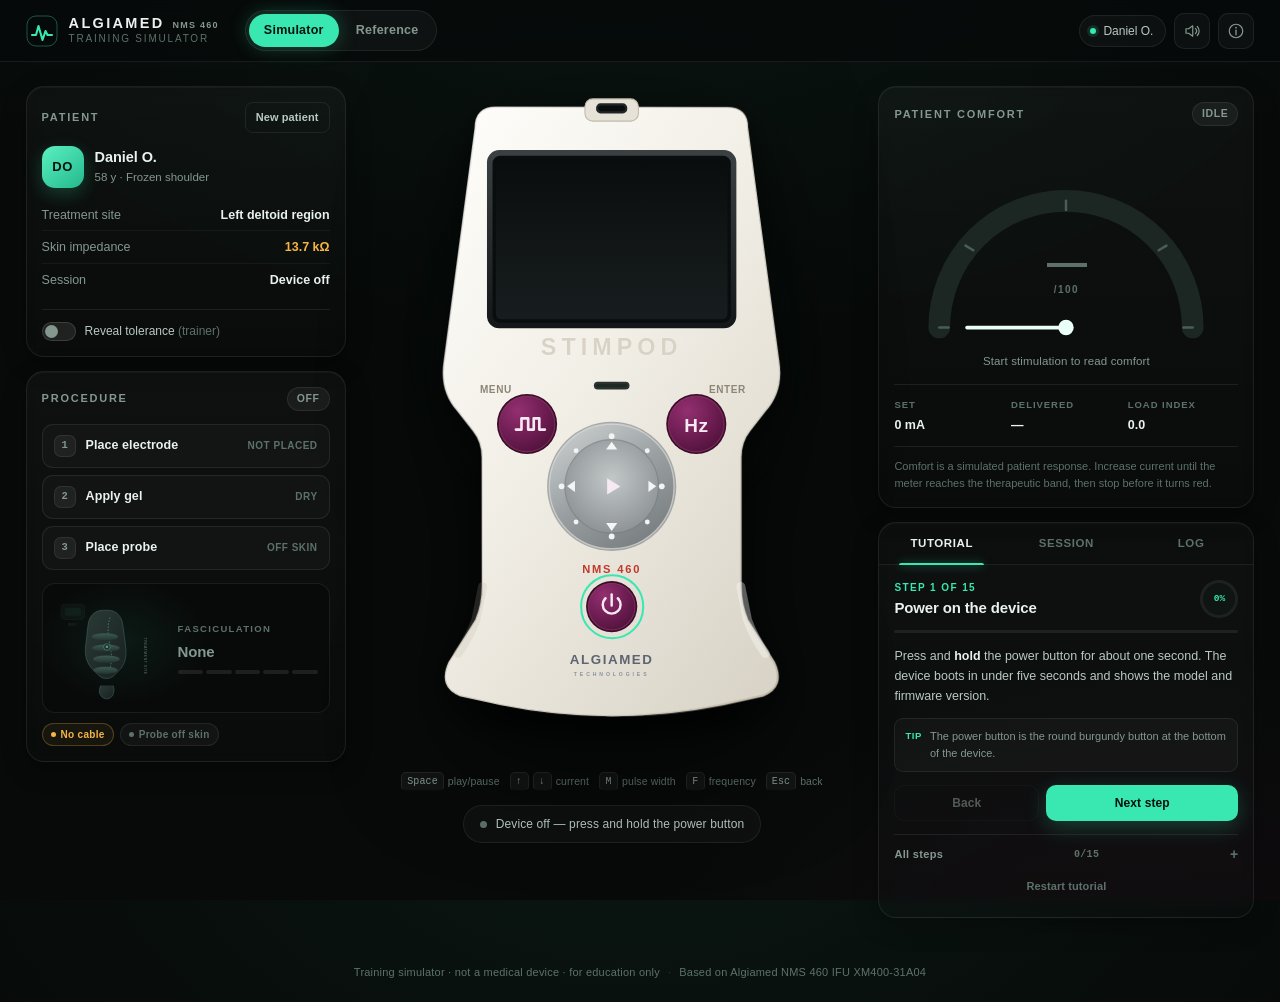
==== commit 31e365ad: "Fix PC/tablet/phone layout: step strip, landscape two-column, encoding - index.html: repair 330 moji" ====
--- a/index.html
+++ b/index.html
@@ -1,4 +1,4 @@
-﻿<!doctype html>
+<!doctype html>
 <html lang="en">
 <head>
 <meta charset="utf-8">
@@ -10,16 +10,16 @@
 <link rel="manifest" href="manifest.webmanifest">
 <meta name="apple-mobile-web-app-capable" content="yes">
 <meta name="apple-mobile-web-app-status-bar-style" content="black-translucent">
-<link rel="stylesheet" href="assets/css/base.css?v=6">
-<link rel="stylesheet" href="assets/css/device.css?v=6">
-<link rel="stylesheet" href="assets/css/panels.css?v=6">
-<link rel="stylesheet" href="assets/css/responsive.css?v=6">
+<link rel="stylesheet" href="assets/css/base.css?v=7">
+<link rel="stylesheet" href="assets/css/device.css?v=7">
+<link rel="stylesheet" href="assets/css/panels.css?v=7">
+<link rel="stylesheet" href="assets/css/responsive.css?v=7">
 </head>
 <body>
 
 <div class="app">
 
-  <!-- â•â•â•â•â•â•â•â•â•â•â•â•â•â•â•â•â•â•â•â•â•â•â•â•â•â• TOP BAR â•â•â•â•â•â•â•â•â•â•â•â•â•â•â•â•â•â•â•â•â•â•â•â•â•â• -->
+  <!-- ========================== TOP BAR ========================== -->
   <header class="topbar">
     <a class="brand" href="#" data-view="sim" aria-label="Algiamed NMS 460 training simulator home">
       <span class="brand__mark" aria-hidden="true">
@@ -65,11 +65,11 @@
 
   <main class="main">
 
-    <!-- â•â•â•â•â•â•â•â•â•â•â•â•â•â•â•â•â•â•â•â•â•â•â•â•â•â• SIMULATOR â•â•â•â•â•â•â•â•â•â•â•â•â•â•â•â•â•â•â•â•â•â•â•â•â•â• -->
+    <!-- ========================== SIMULATOR ========================== -->
     <section class="view is-active" id="view-sim">
       <div class="sim" id="sim">
 
-        <!-- â”€â”€â”€â”€â”€â”€â”€â”€â”€â”€â”€ LEFT RAIL â”€â”€â”€â”€â”€â”€â”€â”€â”€â”€â”€ -->
+        <!-- ----------- LEFT RAIL ----------- -->
         <aside class="rail rail--left" id="railLeft">
 
           <!-- Patient -->
@@ -201,9 +201,23 @@
           </section>
         </aside>
 
-        <!-- â”€â”€â”€â”€â”€â”€â”€â”€â”€â”€â”€ CENTRE STAGE â”€â”€â”€â”€â”€â”€â”€â”€â”€â”€â”€ -->
+        <!-- ----------- CENTRE STAGE ----------- -->
         <div class="stage">
           <div class="stage__glow" aria-hidden="true"></div>
+
+          <!-- current tutorial step, kept in view while the device is on screen.
+               Only displayed on phones / portrait tablets (<= 899px), where the
+               coach panel is a separate tab. Wired in tutorial.js render(). -->
+          <button class="stepstrip" id="stepStrip" type="button"
+                  aria-label="Show the coach panel for the current step">
+            <span class="stepstrip__count" id="stepStripCount">1/15</span>
+            <span class="stepstrip__title" id="stepStripTitle">Power on the device</span>
+            <svg class="stepstrip__chev" viewBox="0 0 24 24" fill="none" aria-hidden="true">
+              <path d="M9 6l6 6-6 6" stroke="currentColor" stroke-width="1.8"
+                    stroke-linecap="round" stroke-linejoin="round"/>
+            </svg>
+            <span class="stepstrip__bar"><i id="stepStripBar"></i></span>
+          </button>
 
           <!-- THE DEVICE -->
           <div class="device" id="device" data-power="off" data-hint="device">
@@ -270,14 +284,14 @@
                 <rect x="180" y="14" width="40" height="14" rx="4" fill="#3a4245"/>
               </g>
 
-              <!-- â”€â”€â”€â”€â”€â”€â”€â”€â”€â”€â”€â”€â”€â”€â”€â”€â”€â”€â”€â”€â”€â”€â”€â”€â”€â”€â”€â”€â”€â”€â”€â”€â”€â”€â”€â”€â”€â”€â”€â”€â”€â”€â”€â”€â”€â”€â”€â”€â”€â”€â”€â”€â”€
+              <!-- -----------------------------------------------------
                    EDITABLE BODY ARTWORK
                    The default is assets/svg/device-body.svg. Replace
                    that file — or point config.device.art at a PNG /
                    WebP render — and the shell changes without touching
                    the live overlays. The inline artwork below is only
                    a fallback if the file cannot be loaded.
-                   â”€â”€â”€â”€â”€â”€â”€â”€â”€â”€â”€â”€â”€â”€â”€â”€â”€â”€â”€â”€â”€â”€â”€â”€â”€â”€â”€â”€â”€â”€â”€â”€â”€â”€â”€â”€â”€â”€â”€â”€â”€â”€â”€â”€â”€â”€â”€â”€â”€â”€â”€â”€â”€ -->
+                   ----------------------------------------------------- -->
               <image id="deviceBodyArt" href="assets/svg/device-body.svg"
                      x="0" y="0" width="400" height="600"
                      preserveAspectRatio="xMidYMid meet" pointer-events="none"/>
@@ -434,7 +448,7 @@
 
           <div class="stage__hints" id="stageHints">
             <span class="kbd-hint"><kbd>Space</kbd> play/pause</span>
-            <span class="kbd-hint"><kbd>â†‘</kbd><kbd>â†“</kbd> current</span>
+            <span class="kbd-hint"><kbd>&uarr;</kbd><kbd>&darr;</kbd> current</span>
             <span class="kbd-hint"><kbd>M</kbd> pulse width</span>
             <span class="kbd-hint"><kbd>F</kbd> frequency</span>
             <span class="kbd-hint"><kbd>Esc</kbd> back</span>
@@ -446,7 +460,7 @@
           </div>
         </div>
 
-        <!-- â”€â”€â”€â”€â”€â”€â”€â”€â”€â”€â”€ RIGHT RAIL â”€â”€â”€â”€â”€â”€â”€â”€â”€â”€â”€ -->
+        <!-- ----------- RIGHT RAIL ----------- -->
         <aside class="rail rail--right" id="railRight">
 
           <!-- Comfort -->
@@ -581,7 +595,7 @@
       </nav>
     </section>
 
-    <!-- â•â•â•â•â•â•â•â•â•â•â•â•â•â•â•â•â•â•â•â•â•â•â•â•â•â• REFERENCE â•â•â•â•â•â•â•â•â•â•â•â•â•â•â•â•â•â•â•â•â•â•â•â•â•â• -->
+    <!-- ========================== REFERENCE ========================== -->
     <section class="view" id="view-guide" hidden>
       <div class="guide">
         <nav class="guide__nav" id="guideNav" aria-label="Reference sections"></nav>
@@ -620,14 +634,14 @@
   </div>
 </div>
 
-<script src="assets/js/config.js?v=6"></script>
-<script src="assets/js/core.js?v=6"></script>
-<script src="assets/js/audio.js?v=6"></script>
-<script src="assets/js/patient.js?v=6"></script>
-<script src="assets/js/device.js?v=6"></script>
-<script src="assets/js/wheel.js?v=6"></script>
-<script src="assets/js/tutorial.js?v=6"></script>
-<script src="assets/js/guide.js?v=6"></script>
-<script src="assets/js/app.js?v=6"></script>
+<script src="assets/js/config.js?v=7"></script>
+<script src="assets/js/core.js?v=7"></script>
+<script src="assets/js/audio.js?v=7"></script>
+<script src="assets/js/patient.js?v=7"></script>
+<script src="assets/js/device.js?v=7"></script>
+<script src="assets/js/wheel.js?v=7"></script>
+<script src="assets/js/tutorial.js?v=7"></script>
+<script src="assets/js/guide.js?v=7"></script>
+<script src="assets/js/app.js?v=7"></script>
 </body>
 </html>
--- a/assets/css/responsive.css
+++ b/assets/css/responsive.css
@@ -2,6 +2,12 @@
    responsive.css — desktop, tablet, phone
    ============================================================ */
 
+/* ── step strip: hidden except on phones / portrait tablets ──
+   Shows the current tutorial step over the device, because at these
+   widths the coach panel lives behind its own tab. */
+
+.stepstrip{ display:none; }
+
 /* ── large desktop ─────────────────────────────────────── */
 
 @media (min-width: 1560px){
@@ -23,9 +29,12 @@
   .stage__hints{ max-width:440px; }
 }
 
-/* ── tablet: two columns, patient panel moves under device ── */
-
-@media (max-width: 1023px){
+/* ── tablet: two columns, patient panel moves under device ──
+   Breakpoint sits at 1099 so an iPad in landscape (1024 × 768)
+   gets the roomier two-column layout instead of the cramped
+   three-column desktop grid. */
+
+@media (max-width: 1099px){
   .sim{
     grid-template-columns:minmax(0,1fr) minmax(290px,330px);
     grid-template-areas:
@@ -77,6 +86,72 @@
 
   .stage{ padding-top:0; }
   .stage__glow{ top:0; width:min(460px,100%); }
+
+  /* the current step stays visible above the device */
+  .stepstrip{
+    appearance:none;
+    -webkit-appearance:none;
+    display:grid;
+    grid-template-columns:auto minmax(0,1fr) auto;
+    grid-template-areas:
+      "count title chev"
+      "bar   bar   bar";
+    align-items:center;
+    gap:1px 9px;
+    width:min(100%, 400px);
+    margin:0 auto 2px;
+    padding:9px 13px 0;
+    border:1px solid var(--mint-line);
+    border-radius:13px;
+    background:rgba(56,232,176,.07);
+    color:var(--ink);
+    font-family:inherit;
+    text-align:left;
+    cursor:pointer;
+    -webkit-tap-highlight-color:transparent;
+    transition:background .18s;
+  }
+  .stepstrip:active{ background:rgba(56,232,176,.14); }
+  .stepstrip__count{
+    grid-area:count;
+    font-size:10.5px;
+    font-weight:700;
+    letter-spacing:.08em;
+    color:var(--mint);
+    font-variant-numeric:tabular-nums;
+  }
+  .stepstrip__title{
+    grid-area:title;
+    font-size:12.5px;
+    font-weight:600;
+    line-height:1.3;
+    white-space:nowrap;
+    overflow:hidden;
+    text-overflow:ellipsis;
+  }
+  .stepstrip__chev{
+    grid-area:chev;
+    width:15px;
+    height:15px;
+    color:var(--mint);
+    opacity:.7;
+  }
+  .stepstrip__bar{
+    grid-area:bar;
+    display:block;
+    height:3px;
+    margin:7px -13px 0;
+    border-radius:0 0 12px 12px;
+    background:rgba(255,255,255,.07);
+    overflow:hidden;
+  }
+  .stepstrip__bar i{
+    display:block;
+    height:100%;
+    width:0;
+    background:var(--mint);
+    transition:width .32s var(--ease);
+  }
 
   .device{
     width:min(100%, 400px, calc((100dvh - 210px) * 0.6667));
@@ -214,12 +289,67 @@
   .guide .screenmap{ grid-template-columns:1fr; }
 }
 
-/* ── landscape phones ──────────────────────────────────── */
-
-@media (max-height: 560px) and (orientation: landscape){
+/* ── landscape phones: device beside the active panel ────
+   The device is height-bound here, so the spare width is spent on a
+   panel instead of empty space. The "Device" tab pairs with the coach
+   so the current step stays readable while you operate the unit. */
+
+@media (max-height: 560px) and (orientation: landscape) and (max-width: 1099px){
+  .app{ padding-bottom:0; }
+  .appfoot{ display:none; }
+
+  .sim{
+    display:grid;
+    grid-template-columns:auto minmax(0, 520px);
+    grid-template-areas:"stage side";
+    justify-content:center;
+    align-items:start;
+    gap:10px;
+    max-width:none;
+    padding:6px 10px 58px;
+  }
+
+  /* keep the comfort card compact enough to fit the short rail */
+  .rail--right .gauge{ width:min(100%, 210px); margin:0 auto; }
+  .rail--right .gauge__value span{ font-size:26px; }
+  .rail--right .comfort__readout{ width:min(100%, 340px); margin:10px auto 0; }
+  .rail--right .comfort__hint{ width:min(100%, 430px); margin-left:auto; margin-right:auto; }
+
+  .stage{ grid-area:stage; padding-top:0; }
+  .stage__glow{ top:0; }
+  .stepstrip{ display:none; }
+
+  .rail--left,
+  .rail--right{
+    grid-area:side;
+    max-height:calc(100dvh - 112px);
+    overflow-y:auto;
+    overscroll-behavior:contain;
+    padding-right:2px;
+  }
+  /* flex children must not shrink, or the cards squash instead of the rail scrolling */
+  .rail--left > .card,
+  .rail--right > .card{ flex:0 0 auto; }
+  .rail--left,
+  .rail--right{ display:none; }
+
+  .sim[data-mobile="stage"] .stage,
+  .sim[data-mobile="left"]  .stage,
+  .sim[data-mobile="right"] .stage{ display:flex; }
+
+  .sim[data-mobile="stage"] .rail--right,
+  .sim[data-mobile="right"] .rail--right,
+  .sim[data-mobile="left"]  .rail--left{
+    display:flex;
+    flex-direction:column;
+  }
+
+  /* never let the body clip the unit: height drives the width here */
   .device{
-    width:min(64vw, calc((100dvh - 130px) * 0.6667));
-  }
+    width:min(46vw, calc((100dvh - 120px) * 0.6667));
+    min-width:0;
+  }
+
   .stage__hints, .statusbar{ display:none; }
   .mobilenav{ padding:4px 8px; }
   .mobilenav button{ flex-direction:row; gap:7px; font-size:11px; padding:6px 4px; }
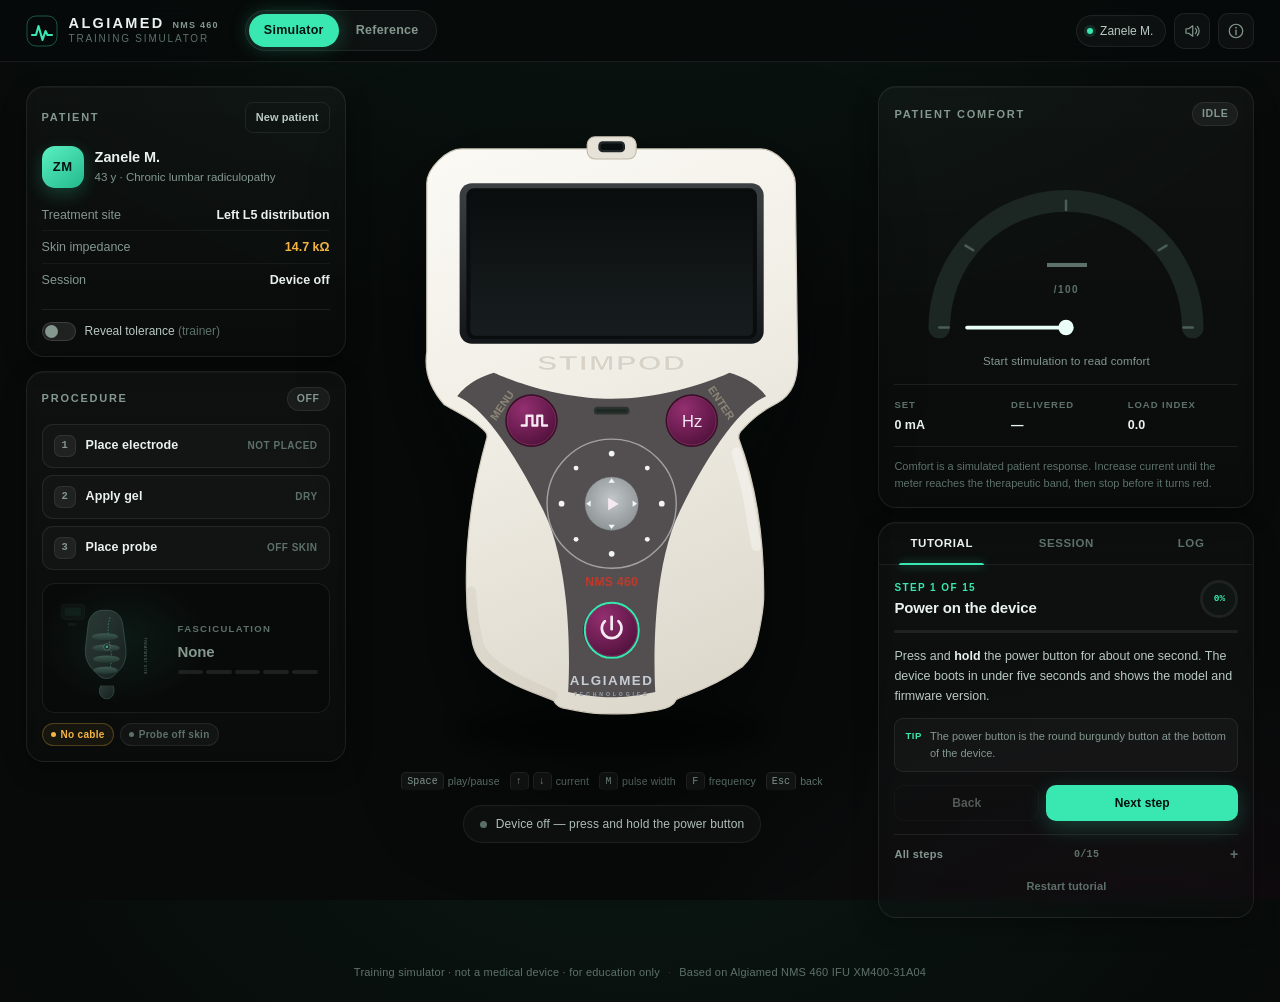
==== commit d3b01581: "Re-align the live overlays to the new device-body artwork The body SVG was redrawn in Affinity (same" ====
--- a/index.html
+++ b/index.html
@@ -10,10 +10,10 @@
 <link rel="manifest" href="manifest.webmanifest">
 <meta name="apple-mobile-web-app-capable" content="yes">
 <meta name="apple-mobile-web-app-status-bar-style" content="black-translucent">
-<link rel="stylesheet" href="assets/css/base.css?v=7">
-<link rel="stylesheet" href="assets/css/device.css?v=7">
-<link rel="stylesheet" href="assets/css/panels.css?v=7">
-<link rel="stylesheet" href="assets/css/responsive.css?v=7">
+<link rel="stylesheet" href="assets/css/base.css?v=9">
+<link rel="stylesheet" href="assets/css/device.css?v=9">
+<link rel="stylesheet" href="assets/css/panels.css?v=9">
+<link rel="stylesheet" href="assets/css/responsive.css?v=9">
 </head>
 <body>
 
@@ -277,11 +277,11 @@
 
               <!-- cable, shown when inserted -->
               <g class="dev-cable" id="cablePlug" opacity="0">
-                <path d="M196 -120c0 60 4 90 4 132" fill="none" stroke="#1c4f47" stroke-width="9" stroke-linecap="round"/>
-                <path d="M196 -120c0 60 4 90 4 132" fill="none" stroke="#2f7d70" stroke-width="4" stroke-linecap="round" opacity=".65"/>
-                <rect x="182" y="-8" width="36" height="30" rx="7" fill="#2b3234"/>
-                <rect x="186" y="-3" width="28" height="9" rx="3" fill="#2f7d70"/>
-                <rect x="180" y="14" width="40" height="14" rx="4" fill="#3a4245"/>
+                <path d="M196 -120c0 60 4 90 4 166" fill="none" stroke="#1c4f47" stroke-width="9" stroke-linecap="round"/>
+                <path d="M196 -120c0 60 4 90 4 166" fill="none" stroke="#2f7d70" stroke-width="4" stroke-linecap="round" opacity=".65"/>
+                <rect x="182" y="26" width="36" height="24" rx="7" fill="#2b3234"/>
+                <rect x="186" y="30" width="28" height="9" rx="3" fill="#2f7d70"/>
+                <rect x="180" y="42" width="40" height="12" rx="4" fill="#3a4245"/>
               </g>
 
               <!-- -----------------------------------------------------
@@ -308,11 +308,12 @@
               <path class="device-static" d="M84 446L78 476Q72 492 62 506" fill="none" stroke="#b7ae9c" stroke-width="8" stroke-opacity=".18" stroke-linecap="round"/>
               <path class="device-static" d="M316 446L322 476Q328 492 338 506" fill="none" stroke="#ffffff" stroke-width="8" stroke-opacity=".35" stroke-linecap="round"/>
 
-              <!-- cable socket -->
+              <!-- cable socket: the new artwork has a flat top edge at y 53,
+                   so the connector straddles it -->
               <g class="dev-socket" id="cableSocket" tabindex="0" role="button" aria-label="Insert treatment cable">
-                <rect x="176" y="8" width="48" height="20" rx="7" fill="#e6e2d8" stroke="#c3bcac" stroke-width="1"/>
-                <rect x="186" y="12" width="28" height="9" rx="4" fill="#202628"/>
-                <rect x="188" y="14" width="24" height="5" rx="2.5" fill="#0a0d0e"/>
+                <rect x="178" y="42" width="44" height="20" rx="7" fill="#e6e2d8" stroke="#c3bcac" stroke-width="1"/>
+                <rect x="188" y="46" width="24" height="10" rx="4" fill="#202628"/>
+                <rect x="190" y="48" width="20" height="6" rx="3" fill="#0a0d0e"/>
               </g>
 
               <!-- LCD -->
@@ -325,11 +326,11 @@
               <!-- wordmark -->
               <text class="dev-wordmark device-static" x="200" y="238" text-anchor="middle" font-size="21" letter-spacing="4.5">STIMPOD</text>
 
-              <!-- LED -->
+              <!-- LED: sits between the MENU and ENTER buttons in the new layout -->
               <g class="dev-led" id="ledWrap">
-                <rect x="184" y="262" width="32" height="7" rx="3.5" fill="#2c3230"/>
-                <rect id="led" x="186" y="264" width="28" height="3" rx="1.5" fill="#1d2a24"/>
-                <rect id="ledGlow" x="186" y="264" width="28" height="3" rx="1.5" fill="#3dff9e" opacity="0" filter="url(#fLedGlow)"/>
+                <rect x="184" y="284.5" width="32" height="7" rx="3.5" fill="#2c3230"/>
+                <rect id="led" x="186" y="286.5" width="28" height="3" rx="1.5" fill="#1d2a24"/>
+                <rect id="ledGlow" x="186" y="286.5" width="28" height="3" rx="1.5" fill="#3dff9e" opacity="0" filter="url(#fLedGlow)"/>
               </g>
 
               <!-- labels -->
@@ -362,13 +363,13 @@
                 <circle class="device-static" cx="200" cy="356" r="42" fill="url(#gWheelIn)"/>
                 <circle class="device-static" cx="200" cy="356" r="42" fill="none" stroke="#6f7678" stroke-opacity=".5" stroke-width="1"/>
 
-                <!-- rotating tick ring -->
+                <!-- rotating tick ring: centred on the new wheel at 200,371.6 -->
                 <g id="wheelRing" class="dev-wheel__ring">
                   <g fill="#f2f4f4">
-                    <circle cx="200" cy="311" r="2.6"/><circle cx="200" cy="401" r="2.6"/>
-                    <circle cx="155" cy="356" r="2.6"/><circle cx="245" cy="356" r="2.6"/>
-                    <circle cx="168" cy="324" r="2.2"/><circle cx="232" cy="324" r="2.2"/>
-                    <circle cx="168" cy="388" r="2.2"/><circle cx="232" cy="388" r="2.2"/>
+                    <circle cx="200" cy="326.6" r="2.6"/><circle cx="200" cy="416.6" r="2.6"/>
+                    <circle cx="155" cy="371.6" r="2.6"/><circle cx="245" cy="371.6" r="2.6"/>
+                    <circle cx="168" cy="339.6" r="2.2"/><circle cx="232" cy="339.6" r="2.2"/>
+                    <circle cx="168" cy="403.6" r="2.2"/><circle cx="232" cy="403.6" r="2.2"/>
                   </g>
                 </g>
 
@@ -394,8 +395,8 @@
               </g>
 
               <!-- brand -->
-              <text class="dev-brand" x="200" y="516" text-anchor="middle" font-size="12" letter-spacing="1.4" data-brand="deviceFooter">ALGIAMED</text>
-              <text class="dev-brand2" x="200" y="526" text-anchor="middle" font-size="4.6" letter-spacing="2.6" data-brand="deviceFooterSub">TECHNOLOGIES</text>
+              <text class="dev-brand" x="200" y="534" text-anchor="middle" font-size="12" letter-spacing="1.4" data-brand="deviceFooter">ALGIAMED</text>
+              <text class="dev-brand2" x="200" y="544" text-anchor="middle" font-size="4.6" letter-spacing="2.6" data-brand="deviceFooterSub">TECHNOLOGIES</text>
             </svg>
 
             <!-- LCD (HTML overlay) -->
@@ -634,14 +635,14 @@
   </div>
 </div>
 
-<script src="assets/js/config.js?v=7"></script>
-<script src="assets/js/core.js?v=7"></script>
-<script src="assets/js/audio.js?v=7"></script>
-<script src="assets/js/patient.js?v=7"></script>
-<script src="assets/js/device.js?v=7"></script>
-<script src="assets/js/wheel.js?v=7"></script>
-<script src="assets/js/tutorial.js?v=7"></script>
-<script src="assets/js/guide.js?v=7"></script>
-<script src="assets/js/app.js?v=7"></script>
+<script src="assets/js/config.js?v=9"></script>
+<script src="assets/js/core.js?v=9"></script>
+<script src="assets/js/audio.js?v=9"></script>
+<script src="assets/js/patient.js?v=9"></script>
+<script src="assets/js/device.js?v=9"></script>
+<script src="assets/js/wheel.js?v=9"></script>
+<script src="assets/js/tutorial.js?v=9"></script>
+<script src="assets/js/guide.js?v=9"></script>
+<script src="assets/js/app.js?v=9"></script>
 </body>
 </html>
--- a/assets/css/device.css
+++ b/assets/css/device.css
@@ -26,6 +26,11 @@
    shell but keep the live cable, socket, LED, wheel ring and branding */
 .device.has-art .device-static{ display:none; }
 
+/* the new body artwork carries a dark inlay under the power button, so the
+   configurable ALGIAMED footer needs lighter type to stay legible */
+.device.has-art .dev-brand{ fill:#c6cdd4; }
+.device.has-art .dev-brand2{ fill:#98a3ae; }
+
 /* ── printed wordmarks ─────────────────────────────────── */
 
 .dev-wordmark{
@@ -95,19 +100,21 @@
 
 .lcd{
   position:absolute;
-  left:24%;
-  top:10.3333%;
-  width:52%;
-  height:24%;
+  /* screen recess measured from assets/svg/device-body.svg:
+     x 73.2 - 326.8, y 91.0 - 220.6 in the 400 x 600 frame */
+  left:18.3%;
+  top:15.1667%;
+  width:63.4%;
+  height:21.6%;
   container-type:size;
   overflow:hidden;
-  border-radius:1.2cqw;
+  border-radius:0.89cqw;
   background:linear-gradient(175deg, #bed3cf 0%, #adc5c1 45%, #9db6b2 100%);
   color:var(--lcd-ink);
   font-family:var(--font-lcd);
   box-shadow:
-    inset 0 0.6cqw 1.6cqw rgba(0,0,0,.30),
-    inset 0 -0.4cqw 0.8cqw rgba(255,255,255,.18);
+    inset 0 0.44cqw 1.18cqw rgba(0,0,0,.30),
+    inset 0 -0.3cqw 0.59cqw rgba(255,255,255,.18);
   transition:opacity .35s var(--ease), filter .35s var(--ease);
   z-index:3;
 }
@@ -131,8 +138,8 @@
   display:grid;
   grid-template-columns:1fr 15.5%;
   grid-template-rows:auto 1fr auto;
-  padding:3cqw 3.6cqw 2.6cqw;
-  gap:.6cqw 0;
+  padding:2.22cqw 2.66cqw 1.92cqw;
+  gap:0.443cqw 0;
 }
 
 .lcd__top{
@@ -141,15 +148,15 @@
   display:flex;
   align-items:baseline;
   justify-content:space-between;
-  gap:2cqw;
+  gap:1.48cqw;
   line-height:.94;
 }
 
 .lcd__current{
   display:flex;
   align-items:baseline;
-  gap:.5cqw;
-  font-size:19.5cqw;
+  gap:0.369cqw;
+  font-size:14.4cqw;
   font-weight:700;
   letter-spacing:-.03em;
   font-variant-numeric:tabular-nums;
@@ -163,7 +170,7 @@
 }
 
 .lcd__timer{
-  font-size:16.4cqw;
+  font-size:12.11cqw;
   font-weight:700;
   letter-spacing:-.02em;
   font-variant-numeric:tabular-nums;
@@ -176,9 +183,9 @@
   flex-direction:column;
   justify-content:space-between;
   align-items:center;
-  padding:.4cqw 0 0;
-}
-.lcd__icon{ display:block; width:11cqw; height:6.2cqw; opacity:.92; }
+  padding:0.295cqw 0 0;
+}
+.lcd__icon{ display:block; width:8.12cqw; height:4.58cqw; opacity:.92; }
 .lcd__icon svg,
 .lcd__icon img{ width:100%; height:100%; display:block; object-fit:contain; }
 .lcd__icon--dim{ opacity:.28; }
@@ -186,23 +193,23 @@
 .lcd__msg{
   grid-column:1;
   grid-row:2;
-  margin-top:.8cqw;
-  border:1cqw solid var(--lcd-ink);
-  border-radius:.4cqw;
+  margin-top:0.591cqw;
+  border:0.74cqw solid var(--lcd-ink);
+  border-radius:0.295cqw;
   display:grid;
   place-items:center;
   text-align:center;
-  font-size:8.6cqw;
+  font-size:6.35cqw;
   font-weight:700;
   line-height:1.08;
   letter-spacing:.015em;
-  padding:.8cqw 1cqw;
+  padding:0.591cqw 0.74cqw;
   text-transform:uppercase;
   overflow:hidden;
 }
-.lcd__msg.is-warn{ font-size:8.2cqw; }
-.lcd__msg.is-big{ font-size:9.6cqw; }
-.lcd__msg.is-tiny{ font-size:7cqw; letter-spacing:.02em; }
+.lcd__msg.is-warn{ font-size:6.05cqw; }
+.lcd__msg.is-big{ font-size:7.09cqw; }
+.lcd__msg.is-tiny{ font-size:5.17cqw; letter-spacing:.02em; }
 .lcd__msg.is-plain{ border-color:transparent; font-weight:600; }
 
 .lcd__warn{
@@ -221,19 +228,19 @@
   display:flex;
   align-items:flex-end;
   justify-content:space-between;
-  gap:2cqw;
-  margin-top:.8cqw;
+  gap:1.48cqw;
+  margin-top:0.591cqw;
 }
 
 .lcd__chip{
   background:var(--lcd-ink);
   color:#b7ccc8;
-  font-size:11.4cqw;
+  font-size:8.42cqw;
   font-weight:700;
   line-height:1;
   letter-spacing:-.01em;
-  padding:.9cqw 1.4cqw;
-  border-radius:.5cqw;
+  padding:0.665cqw 1.03cqw;
+  border-radius:0.369cqw;
   font-variant-numeric:tabular-nums;
   transition:opacity .2s;
 }
@@ -247,7 +254,7 @@
     linear-gradient(158deg, rgba(255,255,255,.22) 0%, rgba(255,255,255,.03) 34%, transparent 55%),
     repeating-linear-gradient(0deg, rgba(0,0,0,.028) 0 1px, transparent 1px 2px),
     repeating-linear-gradient(90deg, rgba(0,0,0,.018) 0 1px, transparent 1px 2px);
-  box-shadow:inset 0 0 0 .6cqw rgba(0,0,0,.16);
+  box-shadow:inset 0 0 0 0.443cqw rgba(0,0,0,.16);
   z-index:9;
 }
 
@@ -259,16 +266,16 @@
   flex-direction:column;
   align-items:center;
   justify-content:center;
-  gap:.8cqw;
+  gap:0.591cqw;
   background:linear-gradient(175deg,#c3d7d3,#a8c0bc);
   z-index:8;
 }
-.boot__model{ font-size:13cqw; font-weight:800; letter-spacing:.08em; }
-.boot__ver{ font-size:6.4cqw; font-weight:600; letter-spacing:.14em; opacity:.72; }
+.boot__model{ font-size:9.6cqw; font-weight:800; letter-spacing:.08em; }
+.boot__ver{ font-size:4.73cqw; font-weight:600; letter-spacing:.14em; opacity:.72; }
 .boot__user{
   position:absolute;
-  bottom:7cqw;
-  font-size:5.6cqw;
+  bottom:5.17cqw;
+  font-size:4.14cqw;
   font-weight:600;
   letter-spacing:.04em;
   opacity:.8;
@@ -277,15 +284,15 @@
   white-space:pre-line;
 }
 .boot__logo{
-  font-size:11.5cqw;
+  font-size:8.49cqw;
   font-weight:800;
   letter-spacing:.24em;
   display:flex;
   align-items:center;
-  gap:1.6cqw;
+  gap:1.18cqw;
 }
 .boot__logo i{
-  width:2.6cqw; height:2.6cqw; border-radius:50%;
+  width:1.92cqw; height:1.92cqw; border-radius:50%;
   background:var(--lcd-ink); display:block;
 }
 
@@ -296,8 +303,8 @@
   inset:0;
   display:flex;
   flex-direction:column;
-  padding:2.6cqw 3.2cqw;
-  font-size:5.7cqw;
+  padding:1.92cqw 2.36cqw;
+  font-size:4.21cqw;
   font-weight:700;
   letter-spacing:.01em;
   line-height:1;
@@ -308,21 +315,21 @@
   background:var(--lcd-ink);
   color:#b7ccc8;
   text-align:center;
-  font-size:5.9cqw;
+  font-size:4.36cqw;
   letter-spacing:.09em;
-  padding:1.1cqw 0;
-  margin-bottom:1.4cqw;
+  padding:0.81cqw 0;
+  margin-bottom:1.03cqw;
   flex:none;
 }
 
-.menu__list{ flex:1; display:flex; flex-direction:column; justify-content:flex-start; gap:.2cqw; min-height:0; }
+.menu__list{ flex:1; display:flex; flex-direction:column; justify-content:flex-start; gap:0.148cqw; min-height:0; }
 
 .menu__row{
   display:flex;
   align-items:center;
-  gap:1.4cqw;
-  padding:.85cqw 1cqw;
-  border-radius:.5cqw;
+  gap:1.03cqw;
+  padding:0.628cqw 0.74cqw;
+  border-radius:0.369cqw;
   white-space:nowrap;
   overflow:hidden;
 }
@@ -330,21 +337,21 @@
   background:var(--lcd-ink);
   color:#b7ccc8;
 }
-.menu__row.is-long{ font-size:4.7cqw; letter-spacing:0; }
-.menu__row--exit{ margin-top:.6cqw; }
+.menu__row.is-long{ font-size:3.47cqw; letter-spacing:0; }
+.menu__row--exit{ margin-top:0.443cqw; }
 
 .menu__radio{
-  width:2.3cqw;
-  height:2.3cqw;
-  border-radius:50%;
-  border:.62cqw solid currentColor;
+  width:1.7cqw;
+  height:1.7cqw;
+  border-radius:50%;
+  border:0.458cqw solid currentColor;
   flex:none;
   position:relative;
 }
 .menu__radio.is-on::after{
   content:"";
   position:absolute;
-  inset:.34cqw;
+  inset:0.251cqw;
   border-radius:50%;
   background:currentColor;
 }
@@ -361,15 +368,15 @@
   flex:1;
   display:flex;
   flex-direction:column;
-  gap:.6cqw;
-  padding:1cqw 0;
-  font-size:5.5cqw;
+  gap:0.443cqw;
+  padding:0.74cqw 0;
+  font-size:4.06cqw;
 }
 .menu__confirm-label{ opacity:.8; letter-spacing:.04em; }
 .menu__confirm-value{
-  font-size:7.2cqw;
+  font-size:5.32cqw;
   letter-spacing:.02em;
-  padding:.6cqw 0 1.4cqw;
+  padding:0.443cqw 0 1.03cqw;
   line-height:1.1;
   white-space:pre-line;
 }
@@ -377,14 +384,14 @@
   margin-top:auto;
   display:flex;
   align-items:center;
-  gap:2.2cqw;
-  font-size:6cqw;
-  padding:.8cqw 1cqw;
-  border-radius:.5cqw;
+  gap:1.62cqw;
+  font-size:4.43cqw;
+  padding:0.591cqw 0.74cqw;
+  border-radius:0.369cqw;
 }
 .menu__accept .opt{
-  padding:.5cqw 1.6cqw;
-  border-radius:.4cqw;
+  padding:0.369cqw 1.18cqw;
+  border-radius:0.295cqw;
 }
 .menu__accept .opt.is-sel{
   background:var(--lcd-ink);
@@ -395,17 +402,17 @@
   flex:1;
   display:flex;
   flex-direction:column;
-  gap:1.2cqw;
-  padding:1cqw 0;
-  font-size:6.4cqw;
+  gap:0.89cqw;
+  padding:0.74cqw 0;
+  font-size:4.73cqw;
 }
 .menu__field{
   display:flex;
   align-items:baseline;
   justify-content:space-between;
-  gap:2cqw;
-  padding:1cqw 1.2cqw;
-  border-radius:.5cqw;
+  gap:1.48cqw;
+  padding:0.74cqw 0.89cqw;
+  border-radius:0.369cqw;
 }
 .menu__field.is-active{
   background:var(--lcd-ink);
@@ -414,7 +421,7 @@
 .menu__field b{ font-variant-numeric:tabular-nums; letter-spacing:.02em; }
 
 .menu__note{
-  font-size:4.4cqw;
+  font-size:3.25cqw;
   font-weight:600;
   letter-spacing:.03em;
   opacity:.75;
@@ -422,18 +429,18 @@
   line-height:1.25;
   display:flex;
   align-items:center;
-  gap:1cqw;
+  gap:0.74cqw;
 }
 
 /* user info editor */
 .menu__text{
   font-family:var(--font-mono);
-  font-size:6cqw;
+  font-size:4.43cqw;
   letter-spacing:.06em;
-  padding:1.4cqw 1.2cqw;
-  border:1cqw solid var(--lcd-ink);
-  border-radius:.4cqw;
-  margin-bottom:1cqw;
+  padding:1.03cqw 0.89cqw;
+  border:0.74cqw solid var(--lcd-ink);
+  border-radius:0.295cqw;
+  margin-bottom:0.74cqw;
   white-space:pre;
   overflow:hidden;
 }
@@ -443,19 +450,19 @@
 }
 .menu__charset{
   font-family:var(--font-mono);
-  font-size:4.6cqw;
+  font-size:3.4cqw;
   letter-spacing:.08em;
   display:flex;
   flex-wrap:wrap;
-  gap:.4cqw 1cqw;
-  padding:.6cqw 0;
+  gap:0.295cqw 0.74cqw;
+  padding:0.443cqw 0;
   opacity:.85;
 }
 .menu__charset span.is-sel{
   background:var(--lcd-ink);
   color:#b7ccc8;
-  padding:0 .4cqw;
-  border-radius:.3cqw;
+  padding:0 0.295cqw;
+  border-radius:0.222cqw;
 }
 .menu__charset span.is-special{ opacity:.72; }
 
@@ -485,9 +492,18 @@
 .dev-hit.is-pressed{ background:rgba(0,0,0,.10); }
 .dev-hit.is-pressed::after{ border-color:rgba(56,232,176,.5); }
 
-.dev-hit--menu{ left:31%;  top:50%;     width:14.5%; aspect-ratio:1; }
-.dev-hit--enter{ left:69%; top:50%;     width:14.5%; aspect-ratio:1; }
-.dev-hit--power{ left:50%; top:77.3333%; width:12.5%; aspect-ratio:1; }
+/* centres in the new artwork: menu 128,297 · enter 272,297 · power 200,485.3
+   (button diameters 47.2 and 50.9, hits kept slightly larger for touch) */
+.dev-hit--menu{ left:32%;  top:49.5%;     width:14.5%; aspect-ratio:1; }
+.dev-hit--enter{ left:68%; top:49.5%;     width:14.5%; aspect-ratio:1; }
+.dev-hit--power{ left:50%; top:80.8833%; width:14%; aspect-ratio:1; }
+
+/* The hit circles stay generous for touch, but the ring they draw must sit on
+   the artwork's button edge. Each inset below shrinks the ring from the hit box
+   down to the drawn diameter: menu/enter 47.2, power 50.9. */
+.dev-hit--menu::after,
+.dev-hit--enter::after{ inset:9.3%; }
+.dev-hit--power::after{ inset:4.6%; }
 
 .dev-socket-hit{
   position:absolute;
@@ -508,7 +524,8 @@
 .wheel{
   position:absolute;
   left:50%;
-  top:59.3333%;
+  /* wheel centre 200,371.6 · outer diameter 120.2 in the new artwork */
+  top:61.9333%;
   width:30%;
   aspect-ratio:1;
   transform:translate(-50%,-50%);
@@ -525,7 +542,9 @@
   position:absolute;
   left:50%;
   top:50%;
-  width:52%;
+  /* the new artwork's inner knob is only 48 wide (40 % of the wheel),
+     so the visual sits at 46 % instead of the old 52 % */
+  width:46%;
   aspect-ratio:1;
   transform:translate(-50%,-50%);
   border-radius:50%;
@@ -542,7 +561,8 @@
 .wheel__center::after{
   content:"";
   position:absolute;
-  inset:-14%;
+  /* ring sized to the 48-wide knob in the artwork, not the old -14% halo */
+  inset:6.5%;
   border-radius:50%;
   border:2px solid transparent;
   transition:.2s;
@@ -550,7 +570,7 @@
 .wheel__center:hover::after{ border-color:rgba(56,232,176,.4); }
 .wheel__center:active{ transform:translate(-50%,-50%) scale(.93); }
 
-.wheel__icon{ width:52%; height:52%; object-fit:contain; display:block; }
+.wheel__icon{ width:46%; height:46%; object-fit:contain; display:block; }
 .wheel__icon--pause{ display:none; }
 .device[data-stim="on"] .wheel__icon--play{ display:none; }
 .device[data-stim="on"] .wheel__icon--pause{ display:block; }
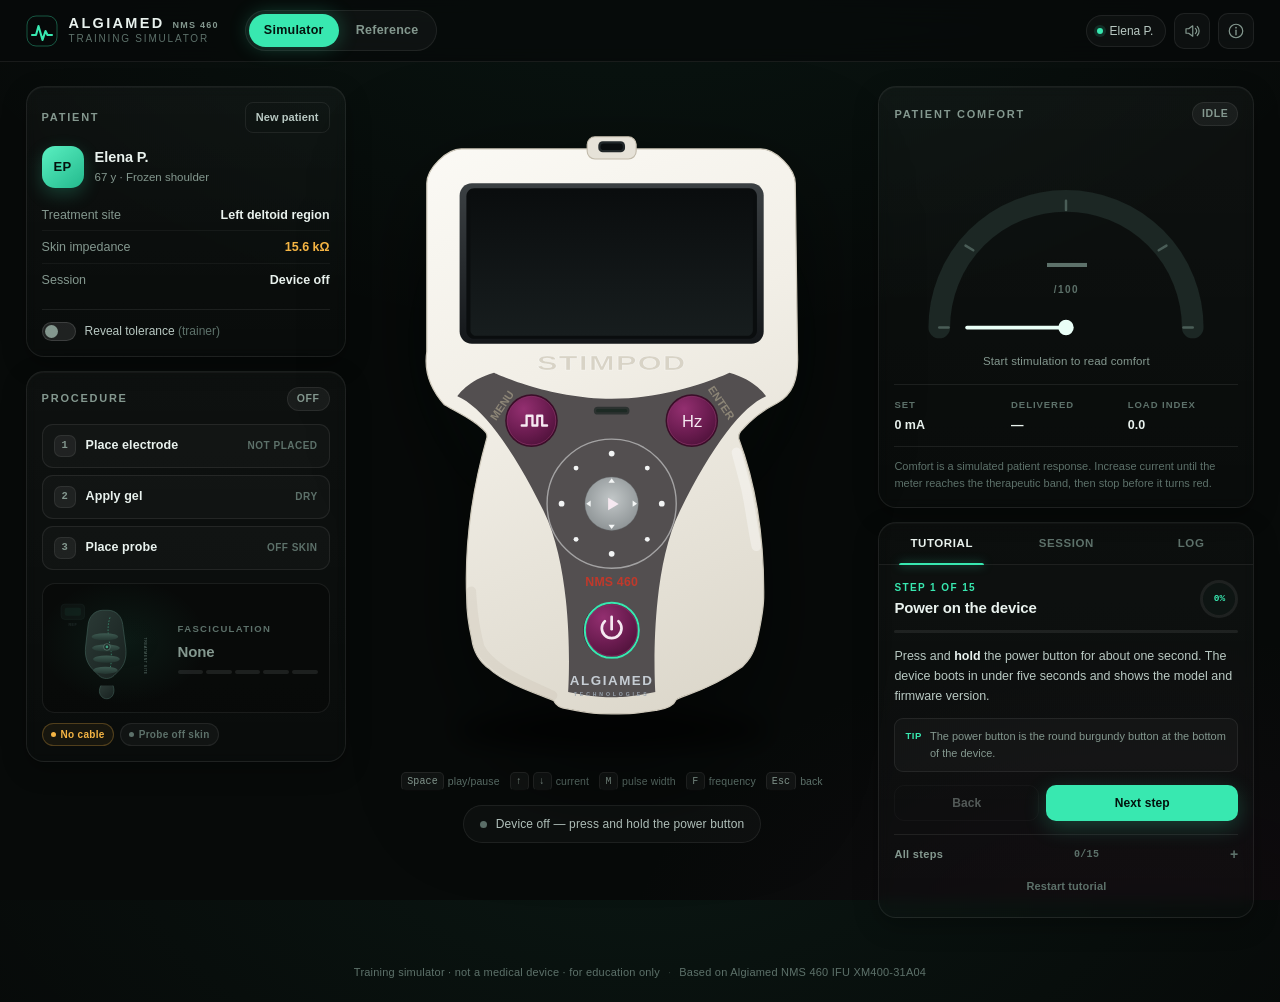
==== commit 8b51fdf6: "Add the share image, link previews and a live demo link" ====
--- a/index.html
+++ b/index.html
@@ -6,6 +6,24 @@
 <meta name="theme-color" content="#070a09">
 <title>ALGIAMED NMS 460 — Training Simulator</title>
 <meta name="description" content="Interactive practice simulator for the Algiamed NMS 460 peripheral nerve stimulator. Learn the menus, screens, wheel and treatment workflow.">
+<link rel="canonical" href="https://r3naldocreates.github.io/nms-460-trainer/">
+
+<!-- link previews: keep the absolute URLs so they resolve from anywhere -->
+<meta property="og:type" content="website">
+<meta property="og:site_name" content="NMS 460 Trainer">
+<meta property="og:title" content="ALGIAMED NMS 460 — Training Simulator">
+<meta property="og:description" content="Boot the unit, work the setup menus and wheel, then run the full treatment workflow against a simulated patient — in the browser. Not a medical device.">
+<meta property="og:url" content="https://r3naldocreates.github.io/nms-460-trainer/">
+<meta property="og:image" content="https://r3naldocreates.github.io/nms-460-trainer/assets/img/social-card.png">
+<meta property="og:image:type" content="image/png">
+<meta property="og:image:width" content="1200">
+<meta property="og:image:height" content="630">
+<meta property="og:image:alt" content="Algiamed NMS 460 peripheral nerve stimulator training simulator">
+<meta name="twitter:card" content="summary_large_image">
+<meta name="twitter:title" content="ALGIAMED NMS 460 — Training Simulator">
+<meta name="twitter:description" content="Practise the STIMPOD NMS 460 in the browser. Not a medical device.">
+<meta name="twitter:image" content="https://r3naldocreates.github.io/nms-460-trainer/assets/img/social-card.png">
+
 <link rel="icon" href="assets/img/icon.svg" type="image/svg+xml">
 <link rel="manifest" href="manifest.webmanifest">
 <meta name="apple-mobile-web-app-capable" content="yes">
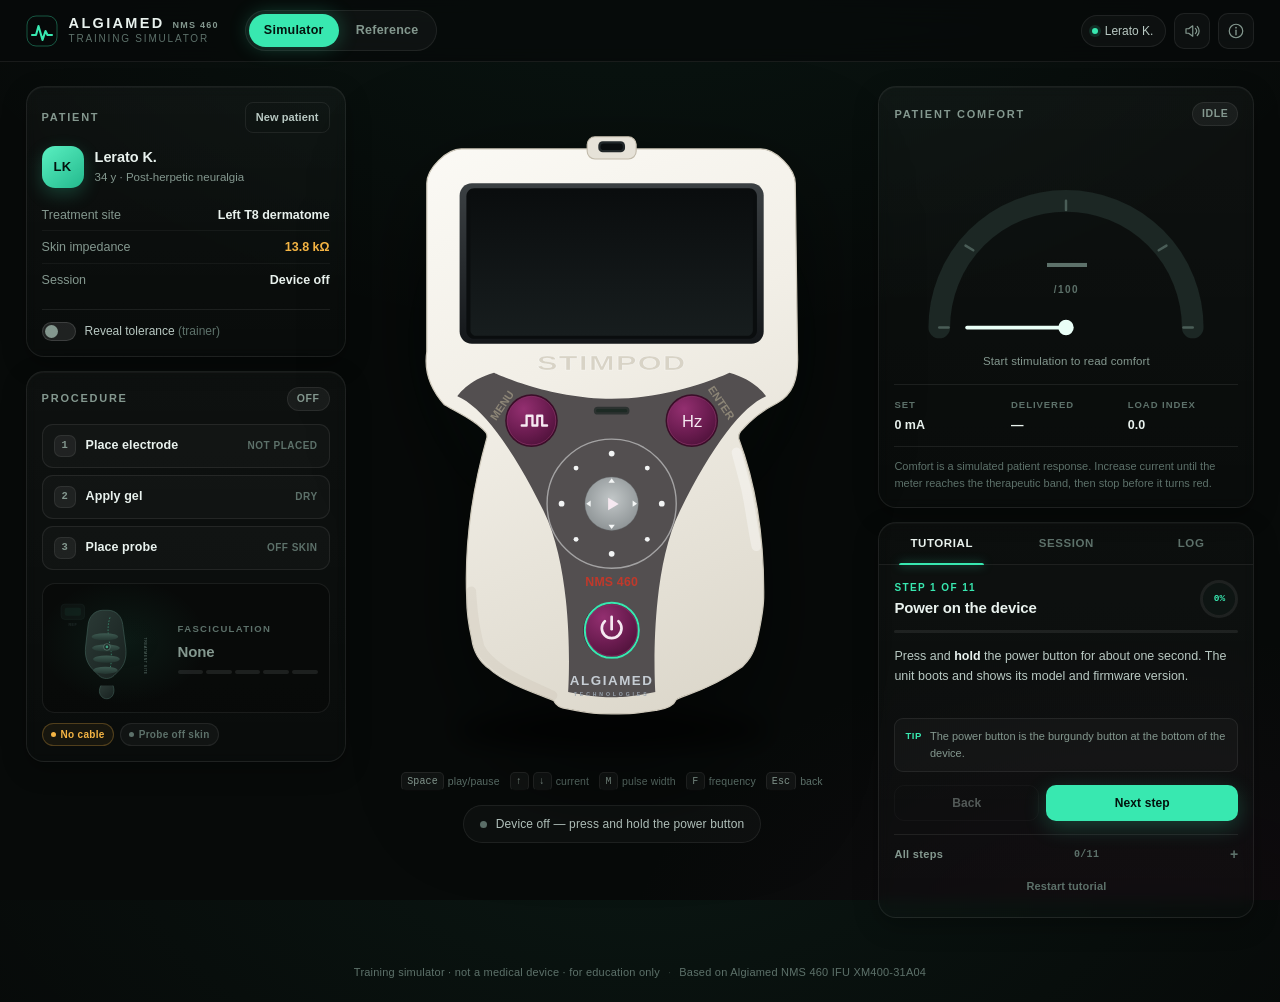
==== commit 45160f81: "Lesson 1: boot at 0.2 ms / 10 Hz, then treat the patient - config: defaultPulseWidth 0.2, defaultFre" ====
--- a/index.html
+++ b/index.html
@@ -28,10 +28,10 @@
 <link rel="manifest" href="manifest.webmanifest">
 <meta name="apple-mobile-web-app-capable" content="yes">
 <meta name="apple-mobile-web-app-status-bar-style" content="black-translucent">
-<link rel="stylesheet" href="assets/css/base.css?v=9">
-<link rel="stylesheet" href="assets/css/device.css?v=9">
-<link rel="stylesheet" href="assets/css/panels.css?v=9">
-<link rel="stylesheet" href="assets/css/responsive.css?v=9">
+<link rel="stylesheet" href="assets/css/base.css?v=13">
+<link rel="stylesheet" href="assets/css/device.css?v=13">
+<link rel="stylesheet" href="assets/css/panels.css?v=13">
+<link rel="stylesheet" href="assets/css/responsive.css?v=13">
 </head>
 <body>
 
@@ -293,10 +293,11 @@
               <!-- ground shadow -->
               <ellipse class="device-static" cx="200" cy="562" rx="128" ry="15" fill="#000" opacity=".55" filter="url(#fBlur)"/>
 
-              <!-- cable, shown when inserted -->
+              <!-- cable, shown when inserted. Kept as a short stub: a long
+                   run-up would cross the step strip above the device -->
               <g class="dev-cable" id="cablePlug" opacity="0">
-                <path d="M196 -120c0 60 4 90 4 166" fill="none" stroke="#1c4f47" stroke-width="9" stroke-linecap="round"/>
-                <path d="M196 -120c0 60 4 90 4 166" fill="none" stroke="#2f7d70" stroke-width="4" stroke-linecap="round" opacity=".65"/>
+                <path d="M196 -18c0 26 4 42 4 64" fill="none" stroke="#1c4f47" stroke-width="9" stroke-linecap="round"/>
+                <path d="M196 -18c0 26 4 42 4 64" fill="none" stroke="#2f7d70" stroke-width="4" stroke-linecap="round" opacity=".65"/>
                 <rect x="182" y="26" width="36" height="24" rx="7" fill="#2b3234"/>
                 <rect x="186" y="30" width="28" height="9" rx="3" fill="#2f7d70"/>
                 <rect x="180" y="42" width="40" height="12" rx="4" fill="#3a4245"/>
@@ -476,6 +477,19 @@
           <div class="statusbar" id="statusbar">
             <span class="statusbar__dot" id="statusDot"></span>
             <span class="statusbar__text" id="statusText">Device off — press and hold the power button</span>
+          </div>
+
+          <!-- compact patient vitals, shown on phones so the response is
+               visible while the device is in front of you -->
+          <div class="vitals" id="vitals" aria-hidden="true">
+            <div class="vitals__group">
+              <span class="vitals__label">Fasciculation</span>
+              <span class="vitals__bars" id="vitalsFasc"><i></i><i></i><i></i><i></i><i></i></span>
+            </div>
+            <div class="vitals__group vitals__group--right">
+              <span class="vitals__label">Pain</span>
+              <span class="vitals__bars vitals__bars--pain" id="vitalsPain"><i></i><i></i><i></i><i></i><i></i></span>
+            </div>
           </div>
         </div>
 
@@ -653,14 +667,14 @@
   </div>
 </div>
 
-<script src="assets/js/config.js?v=9"></script>
-<script src="assets/js/core.js?v=9"></script>
-<script src="assets/js/audio.js?v=9"></script>
-<script src="assets/js/patient.js?v=9"></script>
-<script src="assets/js/device.js?v=9"></script>
-<script src="assets/js/wheel.js?v=9"></script>
-<script src="assets/js/tutorial.js?v=9"></script>
-<script src="assets/js/guide.js?v=9"></script>
-<script src="assets/js/app.js?v=9"></script>
+<script src="assets/js/config.js?v=13"></script>
+<script src="assets/js/core.js?v=13"></script>
+<script src="assets/js/audio.js?v=13"></script>
+<script src="assets/js/patient.js?v=13"></script>
+<script src="assets/js/device.js?v=13"></script>
+<script src="assets/js/wheel.js?v=13"></script>
+<script src="assets/js/tutorial.js?v=13"></script>
+<script src="assets/js/guide.js?v=13"></script>
+<script src="assets/js/app.js?v=13"></script>
 </body>
 </html>
--- a/assets/css/responsive.css
+++ b/assets/css/responsive.css
@@ -7,6 +7,12 @@
    widths the coach panel lives behind its own tab. */
 
 .stepstrip{ display:none; }
+
+/* ── patient vitals: hidden except on phones ──
+   Fasciculation on the left, pain on the right, so the patient response is
+   visible while the device is in front of you. */
+
+.vitals{ display:none; }
 
 /* ── large desktop ─────────────────────────────────────── */
 
@@ -153,6 +159,49 @@
     transition:width .32s var(--ease);
   }
 
+  /* patient vitals under the device */
+  .vitals{
+    display:flex;
+    align-items:center;
+    justify-content:space-between;
+    gap:14px;
+    width:min(100%, 400px);
+    margin:0 auto;
+    padding:7px 13px;
+    border:1px solid var(--line);
+    border-radius:12px;
+    background:rgba(255,255,255,.025);
+    transition:border-color .25s var(--ease), background .25s var(--ease);
+  }
+  .vitals.is-live{ border-color:var(--mint-line); background:rgba(56,232,176,.05); }
+  .vitals__group{ display:flex; align-items:center; gap:8px; min-width:0; }
+  .vitals__group--right{ flex-direction:row-reverse; }
+  .vitals__label{
+    font-size:8.5px;
+    font-weight:700;
+    letter-spacing:.12em;
+    text-transform:uppercase;
+    color:var(--ink-4);
+    white-space:nowrap;
+  }
+  .vitals__bars{ display:flex; align-items:flex-end; gap:3px; }
+  .vitals__bars i{
+    display:block;
+    width:4px;
+    height:9px;
+    border-radius:2px;
+    background:rgba(255,255,255,.10);
+    transition:background .18s, height .18s;
+  }
+  .vitals__bars i:nth-child(2){ height:12px; }
+  .vitals__bars i:nth-child(3){ height:15px; }
+  .vitals__bars i:nth-child(4){ height:18px; }
+  .vitals__bars i:nth-child(5){ height:21px; }
+  .vitals__bars i.is-on{ background:var(--mint); }
+  .vitals__bars i.is-hot{ background:var(--red); }
+  .vitals__bars--pain i.is-on{ background:var(--amber); }
+  .vitals__bars--pain i.is-hot{ background:var(--red); }
+
   .device{
     width:min(100%, 400px, calc((100dvh - 210px) * 0.6667));
     min-width:220px;
@@ -198,6 +247,20 @@
   .mobilenav button svg{ width:20px; height:20px; }
   .mobilenav button.is-active{ color:var(--mint); background:rgba(56,232,176,.07); }
 
+  /* the current lesson step needs this panel: pulse it so it is obvious */
+  .mobilenav button.is-attention{
+    color:var(--mint);
+    background:rgba(56,232,176,.12);
+    animation:navAttention 1.7s ease-in-out infinite;
+  }
+  .mobilenav button.is-attention svg{
+    filter:drop-shadow(0 0 6px rgba(56,232,176,.75));
+  }
+  @keyframes navAttention{
+    0%,100%{ box-shadow:0 0 0 0 rgba(56,232,176,0); }
+    50%{ box-shadow:0 0 0 3px rgba(56,232,176,.24); }
+  }
+
   .card{ padding:14px; }
 
   /* keep toast messages clear of the fixed bottom navigation */
@@ -374,4 +437,5 @@
   .fasc__ripple.is-live,
   .fasc__spark.is-live{ animation:none; }
   .statusbar__dot.is-live{ animation:none; }
-}
+  .mobilenav button.is-attention{ animation:none; outline:2px solid var(--mint); }
+}
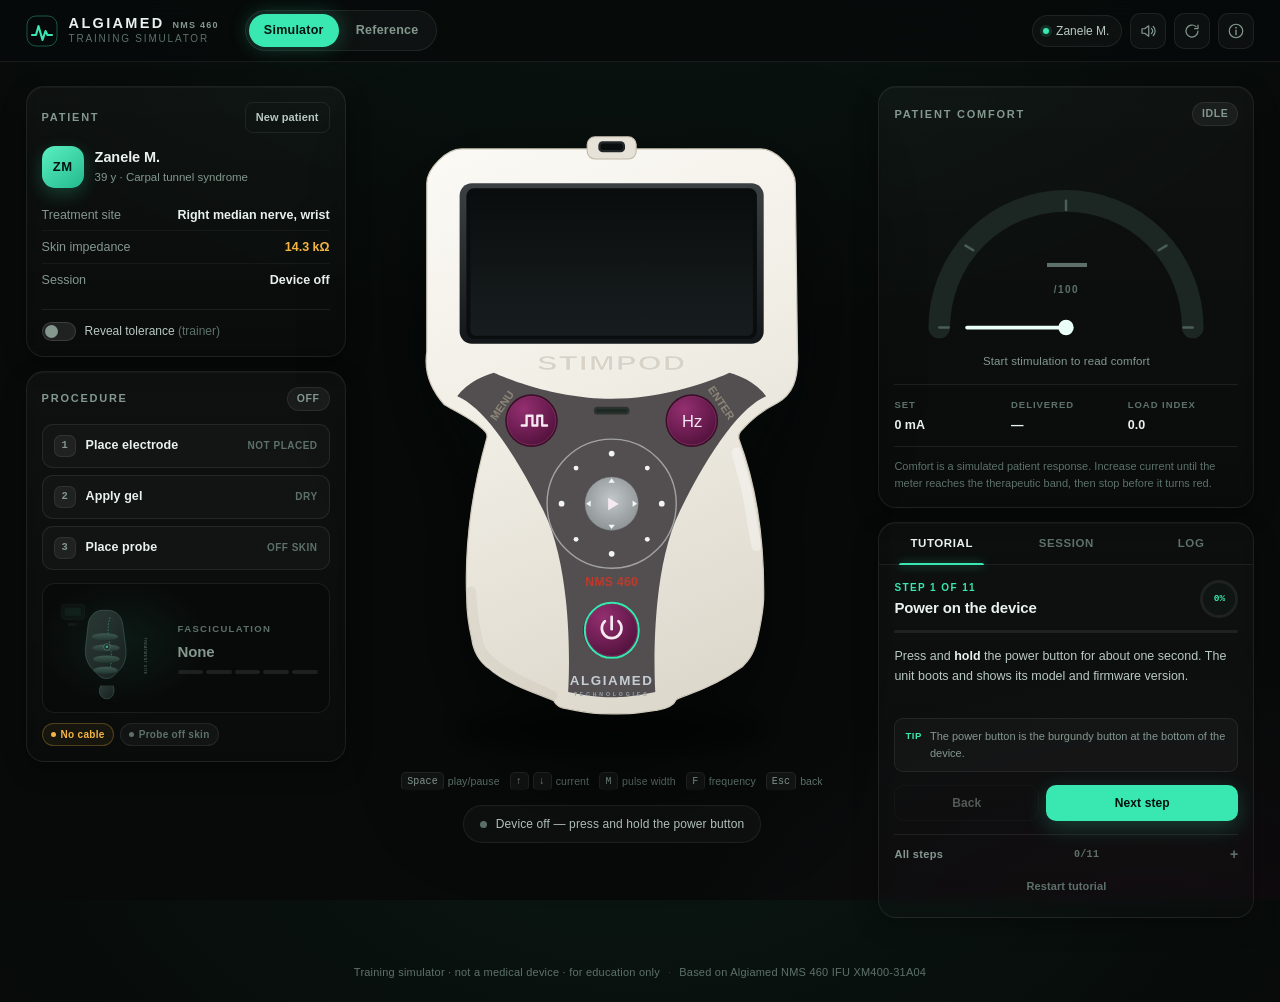
==== commit 9f7a5b75: "Add a top-bar reset, fit the phone vitals, glow the Device button after setup" ====
--- a/index.html
+++ b/index.html
@@ -28,10 +28,10 @@
 <link rel="manifest" href="manifest.webmanifest">
 <meta name="apple-mobile-web-app-capable" content="yes">
 <meta name="apple-mobile-web-app-status-bar-style" content="black-translucent">
-<link rel="stylesheet" href="assets/css/base.css?v=13">
-<link rel="stylesheet" href="assets/css/device.css?v=13">
-<link rel="stylesheet" href="assets/css/panels.css?v=13">
-<link rel="stylesheet" href="assets/css/responsive.css?v=13">
+<link rel="stylesheet" href="assets/css/base.css?v=14">
+<link rel="stylesheet" href="assets/css/device.css?v=14">
+<link rel="stylesheet" href="assets/css/panels.css?v=14">
+<link rel="stylesheet" href="assets/css/responsive.css?v=14">
 </head>
 <body>
 
@@ -69,6 +69,12 @@
           <path class="icon-btn__wave" d="M16.5 8.5a5 5 0 0 1 0 7M19 6a8.5 8.5 0 0 1 0 12"
                 stroke="currentColor" stroke-width="1.6" stroke-linecap="round"/>
           <path class="icon-btn__slash" d="M16 8l6 8" stroke="currentColor" stroke-width="1.6" stroke-linecap="round"/>
+        </svg>
+      </button>
+      <button class="icon-btn" id="btnReset" title="Clear settings and start again" aria-label="Clear settings and start again">
+        <svg viewBox="0 0 24 24" fill="none" aria-hidden="true">
+          <path d="M20 12a8 8 0 1 1-2.6-5.9" stroke="currentColor" stroke-width="1.6" stroke-linecap="round"/>
+          <path d="M20 4.2v4.6h-4.6" stroke="currentColor" stroke-width="1.6" stroke-linecap="round" stroke-linejoin="round"/>
         </svg>
       </button>
       <button class="icon-btn" id="btnAbout" title="About this simulator" aria-label="About this simulator">
@@ -474,13 +480,9 @@
             <span class="kbd-hint"><kbd>Esc</kbd> back</span>
           </div>
 
-          <div class="statusbar" id="statusbar">
-            <span class="statusbar__dot" id="statusDot"></span>
-            <span class="statusbar__text" id="statusText">Device off — press and hold the power button</span>
-          </div>
-
           <!-- compact patient vitals, shown on phones so the response is
-               visible while the device is in front of you -->
+               visible while the device is in front of you. Kept above the
+               status bar so both fit the screen without scrolling. -->
           <div class="vitals" id="vitals" aria-hidden="true">
             <div class="vitals__group">
               <span class="vitals__label">Fasciculation</span>
@@ -490,6 +492,11 @@
               <span class="vitals__label">Pain</span>
               <span class="vitals__bars vitals__bars--pain" id="vitalsPain"><i></i><i></i><i></i><i></i><i></i></span>
             </div>
+          </div>
+
+          <div class="statusbar" id="statusbar">
+            <span class="statusbar__dot" id="statusDot"></span>
+            <span class="statusbar__text" id="statusText">Device off — press and hold the power button</span>
           </div>
         </div>
 
@@ -667,14 +674,14 @@
   </div>
 </div>
 
-<script src="assets/js/config.js?v=13"></script>
-<script src="assets/js/core.js?v=13"></script>
-<script src="assets/js/audio.js?v=13"></script>
-<script src="assets/js/patient.js?v=13"></script>
-<script src="assets/js/device.js?v=13"></script>
-<script src="assets/js/wheel.js?v=13"></script>
-<script src="assets/js/tutorial.js?v=13"></script>
-<script src="assets/js/guide.js?v=13"></script>
-<script src="assets/js/app.js?v=13"></script>
+<script src="assets/js/config.js?v=14"></script>
+<script src="assets/js/core.js?v=14"></script>
+<script src="assets/js/audio.js?v=14"></script>
+<script src="assets/js/patient.js?v=14"></script>
+<script src="assets/js/device.js?v=14"></script>
+<script src="assets/js/wheel.js?v=14"></script>
+<script src="assets/js/tutorial.js?v=14"></script>
+<script src="assets/js/guide.js?v=14"></script>
+<script src="assets/js/app.js?v=14"></script>
 </body>
 </html>
--- a/assets/css/base.css
+++ b/assets/css/base.css
@@ -243,6 +243,14 @@
 .icon-btn[aria-pressed="false"] .icon-btn__wave{ opacity:0; }
 .icon-btn[aria-pressed="true"] .icon-btn__slash{ opacity:0; }
 .icon-btn__slash{ transition:opacity .2s; }
+
+/* reset button, armed for the second confirm tap */
+.icon-btn.is-armed{
+  color:var(--amber);
+  border-color:rgba(245,181,68,.55);
+  background:rgba(245,181,68,.12);
+  box-shadow:0 0 0 3px rgba(245,181,68,.14);
+}
 
 .main{ flex:1; min-height:0; }
 
--- a/assets/css/responsive.css
+++ b/assets/css/responsive.css
@@ -202,9 +202,11 @@
   .vitals__bars--pain i.is-on{ background:var(--amber); }
   .vitals__bars--pain i.is-hot{ background:var(--red); }
 
+  /* leave room for the step strip, the vitals strip, the status bar and the
+     fixed bottom nav, so nothing needs scrolling on a phone */
   .device{
-    width:min(100%, 400px, calc((100dvh - 210px) * 0.6667));
-    min-width:220px;
+    width:min(100%, 400px, calc((100dvh - 300px) * 0.6667));
+    min-width:190px;
   }
 
   .statusbar{
@@ -317,8 +319,8 @@
   .sim{ padding:10px 10px 16px; }
 
   .device{
-    width:min(100%, 380px, calc((100dvh - 210px) * 0.6667));
-    min-width:200px;
+    width:min(100%, 380px, calc((100dvh - 300px) * 0.6667));
+    min-width:180px;
   }
 
   .statusbar{ min-height:34px; }
@@ -344,12 +346,11 @@
 /* ── very small phones ─────────────────────────────────── */
 
 @media (max-width: 380px){
-  .device{
-    width:min(100%, 340px, calc((100dvh - 292px) * 0.6667));
-  }
   .brand__name{ font-size:11px; }
   .topnav__btn{ padding:6px 9px; font-size:11px; }
   .guide .screenmap{ grid-template-columns:1fr; }
+  /* the reset button is the least urgent control at this size */
+  #btnReset{ display:none; }
 }
 
 /* ── landscape phones: device beside the active panel ────
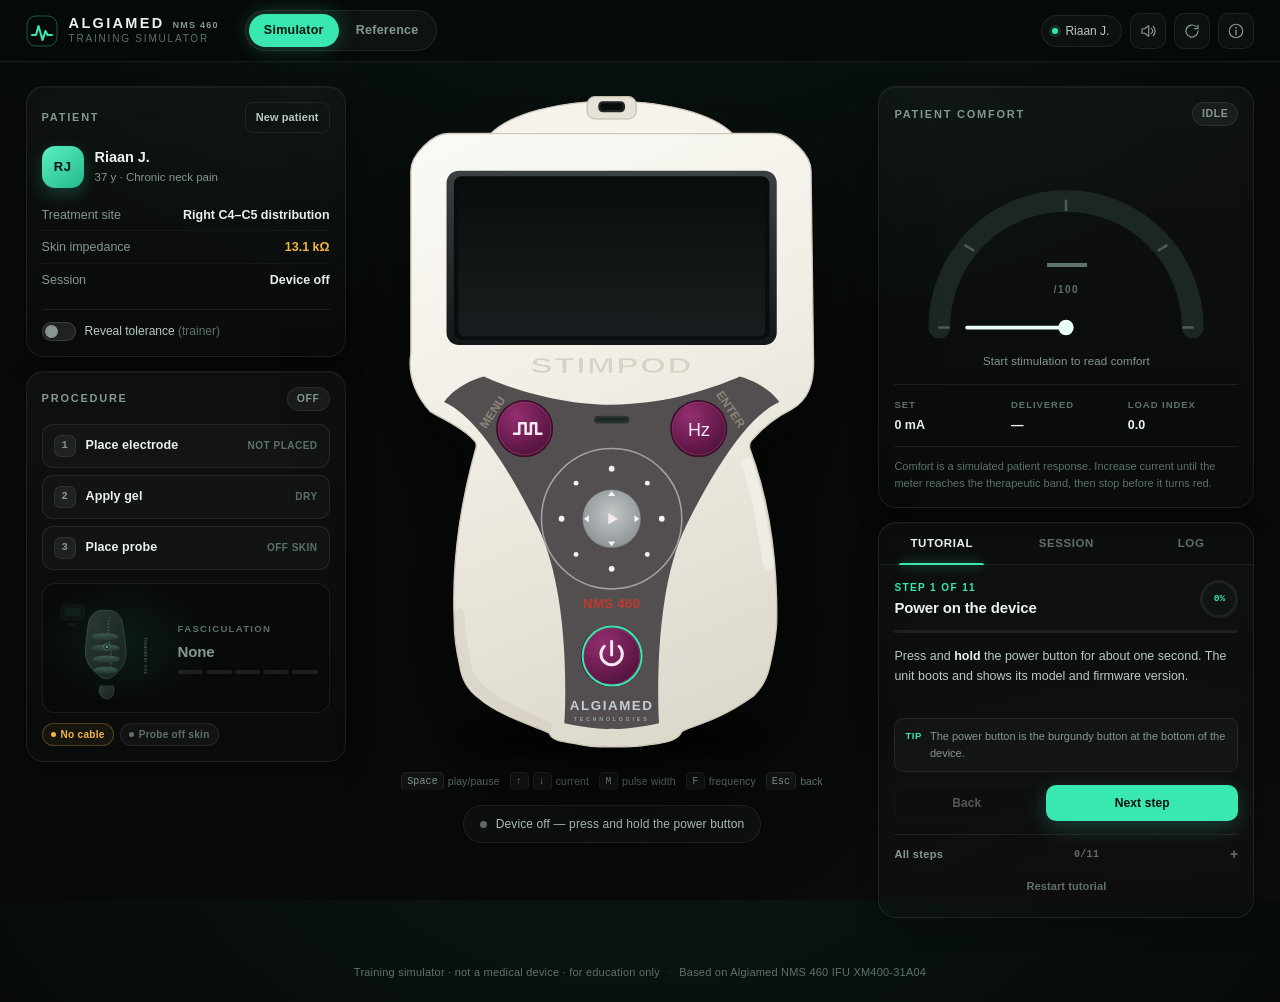
==== commit 2700565a: "v1.2: align to the new artwork, fix iOS touch, add legacy browser fallbacks" ====
--- a/index.html
+++ b/index.html
@@ -28,10 +28,10 @@
 <link rel="manifest" href="manifest.webmanifest">
 <meta name="apple-mobile-web-app-capable" content="yes">
 <meta name="apple-mobile-web-app-status-bar-style" content="black-translucent">
-<link rel="stylesheet" href="assets/css/base.css?v=14">
-<link rel="stylesheet" href="assets/css/device.css?v=14">
-<link rel="stylesheet" href="assets/css/panels.css?v=14">
-<link rel="stylesheet" href="assets/css/responsive.css?v=14">
+<link rel="stylesheet" href="assets/css/base.css?v=17">
+<link rel="stylesheet" href="assets/css/device.css?v=17">
+<link rel="stylesheet" href="assets/css/panels.css?v=17">
+<link rel="stylesheet" href="assets/css/responsive.css?v=17">
 </head>
 <body>
 
@@ -302,11 +302,11 @@
               <!-- cable, shown when inserted. Kept as a short stub: a long
                    run-up would cross the step strip above the device -->
               <g class="dev-cable" id="cablePlug" opacity="0">
-                <path d="M196 -18c0 26 4 42 4 64" fill="none" stroke="#1c4f47" stroke-width="9" stroke-linecap="round"/>
-                <path d="M196 -18c0 26 4 42 4 64" fill="none" stroke="#2f7d70" stroke-width="4" stroke-linecap="round" opacity=".65"/>
-                <rect x="182" y="26" width="36" height="24" rx="7" fill="#2b3234"/>
-                <rect x="186" y="30" width="28" height="9" rx="3" fill="#2f7d70"/>
-                <rect x="180" y="42" width="40" height="12" rx="4" fill="#3a4245"/>
+                <path d="M196 -26c0 8 4 12 4 14" fill="none" stroke="#1c4f47" stroke-width="9" stroke-linecap="round"/>
+                <path d="M196 -26c0 8 4 12 4 14" fill="none" stroke="#2f7d70" stroke-width="4" stroke-linecap="round" opacity=".65"/>
+                <rect x="182" y="-12" width="36" height="20" rx="7" fill="#2b3234"/>
+                <rect x="186" y="-8" width="28" height="8" rx="3" fill="#2f7d70"/>
+                <rect x="180" y="4" width="40" height="10" rx="4" fill="#3a4245"/>
               </g>
 
               <!-- -----------------------------------------------------
@@ -336,9 +336,9 @@
               <!-- cable socket: the new artwork has a flat top edge at y 53,
                    so the connector straddles it -->
               <g class="dev-socket" id="cableSocket" tabindex="0" role="button" aria-label="Insert treatment cable">
-                <rect x="178" y="42" width="44" height="20" rx="7" fill="#e6e2d8" stroke="#c3bcac" stroke-width="1"/>
-                <rect x="188" y="46" width="24" height="10" rx="4" fill="#202628"/>
-                <rect x="190" y="48" width="20" height="6" rx="3" fill="#0a0d0e"/>
+                <rect x="178" y="6" width="44" height="20" rx="7" fill="#e6e2d8" stroke="#c3bcac" stroke-width="1"/>
+                <rect x="188" y="10" width="24" height="10" rx="4" fill="#202628"/>
+                <rect x="190" y="12" width="20" height="6" rx="3" fill="#0a0d0e"/>
               </g>
 
               <!-- LCD -->
@@ -353,9 +353,9 @@
 
               <!-- LED: sits between the MENU and ENTER buttons in the new layout -->
               <g class="dev-led" id="ledWrap">
-                <rect x="184" y="284.5" width="32" height="7" rx="3.5" fill="#2c3230"/>
-                <rect id="led" x="186" y="286.5" width="28" height="3" rx="1.5" fill="#1d2a24"/>
-                <rect id="ledGlow" x="186" y="286.5" width="28" height="3" rx="1.5" fill="#3dff9e" opacity="0" filter="url(#fLedGlow)"/>
+                <rect x="184" y="292.5" width="32" height="7" rx="3.5" fill="#2c3230"/>
+                <rect id="led" x="186" y="294.5" width="28" height="3" rx="1.5" fill="#1d2a24"/>
+                <rect id="ledGlow" x="186" y="294.5" width="28" height="3" rx="1.5" fill="#3dff9e" opacity="0" filter="url(#fLedGlow)"/>
               </g>
 
               <!-- labels -->
@@ -391,10 +391,10 @@
                 <!-- rotating tick ring: centred on the new wheel at 200,371.6 -->
                 <g id="wheelRing" class="dev-wheel__ring">
                   <g fill="#f2f4f4">
-                    <circle cx="200" cy="326.6" r="2.6"/><circle cx="200" cy="416.6" r="2.6"/>
-                    <circle cx="155" cy="371.6" r="2.6"/><circle cx="245" cy="371.6" r="2.6"/>
-                    <circle cx="168" cy="339.6" r="2.2"/><circle cx="232" cy="339.6" r="2.2"/>
-                    <circle cx="168" cy="403.6" r="2.2"/><circle cx="232" cy="403.6" r="2.2"/>
+                    <circle cx="200" cy="340.1" r="2.6"/><circle cx="200" cy="430.1" r="2.6"/>
+                    <circle cx="155" cy="385.1" r="2.6"/><circle cx="245" cy="385.1" r="2.6"/>
+                    <circle cx="168" cy="353.1" r="2.2"/><circle cx="232" cy="353.1" r="2.2"/>
+                    <circle cx="168" cy="417.1" r="2.2"/><circle cx="232" cy="417.1" r="2.2"/>
                   </g>
                 </g>
 
@@ -420,8 +420,8 @@
               </g>
 
               <!-- brand -->
-              <text class="dev-brand" x="200" y="534" text-anchor="middle" font-size="12" letter-spacing="1.4" data-brand="deviceFooter">ALGIAMED</text>
-              <text class="dev-brand2" x="200" y="544" text-anchor="middle" font-size="4.6" letter-spacing="2.6" data-brand="deviceFooterSub">TECHNOLOGIES</text>
+              <text class="dev-brand" x="200" y="557" text-anchor="middle" font-size="12" letter-spacing="1.4" data-brand="deviceFooter">ALGIAMED</text>
+              <text class="dev-brand2" x="200" y="567" text-anchor="middle" font-size="4.6" letter-spacing="2.6" data-brand="deviceFooterSub">TECHNOLOGIES</text>
             </svg>
 
             <!-- LCD (HTML overlay) -->
@@ -674,14 +674,15 @@
   </div>
 </div>
 
-<script src="assets/js/config.js?v=14"></script>
-<script src="assets/js/core.js?v=14"></script>
-<script src="assets/js/audio.js?v=14"></script>
-<script src="assets/js/patient.js?v=14"></script>
-<script src="assets/js/device.js?v=14"></script>
-<script src="assets/js/wheel.js?v=14"></script>
-<script src="assets/js/tutorial.js?v=14"></script>
-<script src="assets/js/guide.js?v=14"></script>
-<script src="assets/js/app.js?v=14"></script>
+<script src="assets/js/compat.js?v=17"></script>
+<script src="assets/js/config.js?v=17"></script>
+<script src="assets/js/core.js?v=17"></script>
+<script src="assets/js/audio.js?v=17"></script>
+<script src="assets/js/patient.js?v=17"></script>
+<script src="assets/js/device.js?v=17"></script>
+<script src="assets/js/wheel.js?v=17"></script>
+<script src="assets/js/tutorial.js?v=17"></script>
+<script src="assets/js/guide.js?v=17"></script>
+<script src="assets/js/app.js?v=17"></script>
 </body>
 </html>
--- a/assets/css/base.css
+++ b/assets/css/base.css
@@ -509,9 +509,9 @@
 
 /* ── modal ─────────────────────────────────────────────── */
 
-.modal{ position:fixed; inset:0; z-index:200; display:grid; place-items:center; padding:20px; }
+.modal{ position:fixed; top:0; right:0; bottom:0; left:0; z-index:200; display:grid; place-items:center; padding:20px; }
 .modal[hidden]{ display:none; }
-.modal__scrim{ position:absolute; inset:0; background:rgba(3,6,5,.72); backdrop-filter:blur(6px); }
+.modal__scrim{ position:absolute; top:0; right:0; bottom:0; left:0; background:rgba(3,6,5,.72); -webkit-backdrop-filter:blur(6px); backdrop-filter:blur(6px); }
 .modal__panel{
   position:relative;
   width:min(520px,100%);
--- a/assets/css/device.css
+++ b/assets/css/device.css
@@ -5,6 +5,7 @@
 .device{
   position:relative;
   z-index:1;
+  width:min(100%, 452px, calc((100vh - 232px) * 0.6667));
   width:min(100%, 452px, calc((100dvh - 232px) * 0.6667));
   aspect-ratio:400 / 600;
   user-select:none;
@@ -16,7 +17,7 @@
 
 .device__svg{
   position:absolute;
-  inset:0;
+  top:0; right:0; bottom:0; left:0;
   width:100%;
   height:100%;
   overflow:visible;
@@ -85,7 +86,7 @@
 .device[data-cable="out"] .dev-cable{ opacity:0; transform:translateY(-26px); }
 .device[data-cable="in"] .dev-cable{ opacity:1; transform:none; }
 
-.dev-socket{ cursor:pointer; outline:none; }
+.dev-socket{ cursor:pointer; outline:none; touch-action:none; -webkit-user-select:none; user-select:none; }
 .dev-socket:focus-visible rect:first-child{ stroke:var(--mint); stroke-width:2; }
 .dev-socket.is-hinted rect:first-child{
   stroke:var(--mint);
@@ -101,11 +102,11 @@
 .lcd{
   position:absolute;
   /* screen recess measured from assets/svg/device-body.svg:
-     x 73.2 - 326.8, y 91.0 - 220.6 in the 400 x 600 frame */
-  left:18.3%;
-  top:15.1667%;
-  width:63.4%;
-  height:21.6%;
+     x 62.3 - 337.7, y 80.4 - 221.2 in the 400 x 600 frame */
+  left:15.575%;
+  top:13.4%;
+  width:68.85%;
+  height:23.4667%;
   container-type:size;
   overflow:hidden;
   border-radius:0.89cqw;
@@ -134,7 +135,7 @@
 
 .lcd__main{
   position:absolute;
-  inset:0;
+  top:0; right:0; bottom:0; left:0;
   display:grid;
   grid-template-columns:1fr 15.5%;
   grid-template-rows:auto 1fr auto;
@@ -247,7 +248,7 @@
 
 .lcd__glass{
   position:absolute;
-  inset:0;
+  top:0; right:0; bottom:0; left:0;
   pointer-events:none;
   border-radius:inherit;
   background:
@@ -261,7 +262,7 @@
 /* boot */
 .lcd__boot{
   position:absolute;
-  inset:0;
+  top:0; right:0; bottom:0; left:0;
   display:flex;
   flex-direction:column;
   align-items:center;
@@ -300,7 +301,7 @@
 
 .lcd__menu{
   position:absolute;
-  inset:0;
+  top:0; right:0; bottom:0; left:0;
   display:flex;
   flex-direction:column;
   padding:1.92cqw 2.36cqw;
@@ -351,7 +352,7 @@
 .menu__radio.is-on::after{
   content:"";
   position:absolute;
-  inset:0.251cqw;
+  top:0.251cqw; right:0.251cqw; bottom:0.251cqw; left:0.251cqw;
   border-radius:50%;
   background:currentColor;
 }
@@ -472,18 +473,25 @@
   position:absolute;
   z-index:5;
   transform:translate(-50%,-50%);
+  /* own the gesture: without this iOS can turn a tap into a scroll and
+     cancel the pointerup, which is how the frequency button 'did nothing' */
+  touch-action:none;
   border:0;
   padding:0;
   background:transparent;
   border-radius:50%;
   cursor:pointer;
   -webkit-tap-highlight-color:transparent;
+  -webkit-touch-callout:none;
+  touch-action:none;
+  user-select:none;
+  -webkit-user-select:none;
   transition:box-shadow .2s, background .2s;
 }
 .dev-hit::after{
   content:"";
   position:absolute;
-  inset:-8%;
+  top:-8%; right:-8%; bottom:-8%; left:-8%;
   border-radius:50%;
   border:2px solid transparent;
   transition:.2s;
@@ -492,18 +500,19 @@
 .dev-hit.is-pressed{ background:rgba(0,0,0,.10); }
 .dev-hit.is-pressed::after{ border-color:rgba(56,232,176,.5); }
 
-/* centres in the new artwork: menu 128,297 · enter 272,297 · power 200,485.3
-   (button diameters 47.2 and 50.9, hits kept slightly larger for touch) */
-.dev-hit--menu{ left:32%;  top:49.5%;     width:14.5%; aspect-ratio:1; }
-.dev-hit--enter{ left:68%; top:49.5%;     width:14.5%; aspect-ratio:1; }
-.dev-hit--power{ left:50%; top:80.8833%; width:14%; aspect-ratio:1; }
+/* centres in the new artwork: menu 121.8,304 · enter 278.1,304 · power 200,508.6
+   (button diameters 51.3 and 55.3, hits kept slightly larger for touch) */
+
+.dev-hit--menu{ left:30.45%; top:50.6667%; width:14.5%; aspect-ratio:1; }
+.dev-hit--enter{ left:69.525%; top:50.6667%; width:14.5%; aspect-ratio:1; }
+.dev-hit--power{ left:50%; top:84.7667%; width:15%; aspect-ratio:1; }
 
 /* The hit circles stay generous for touch, but the ring they draw must sit on
    the artwork's button edge. Each inset below shrinks the ring from the hit box
-   down to the drawn diameter: menu/enter 47.2, power 50.9. */
+   down to the drawn diameter: menu/enter 51.3, power 55.3. */
 .dev-hit--menu::after,
-.dev-hit--enter::after{ inset:9.3%; }
-.dev-hit--power::after{ inset:4.6%; }
+.dev-hit--enter::after{ top:5.78%; right:5.78%; bottom:5.78%; left:5.78%; }
+.dev-hit--power::after{ top:3.92%; right:3.92%; bottom:3.92%; left:3.92%; }
 
 .dev-socket-hit{
   position:absolute;
@@ -517,6 +526,11 @@
   background:transparent;
   cursor:pointer;
   border-radius:8px;
+  -webkit-tap-highlight-color:transparent;
+  -webkit-touch-callout:none;
+  touch-action:manipulation;
+  user-select:none;
+  -webkit-user-select:none;
 }
 
 /* ── wheel ─────────────────────────────────────────────── */
@@ -524,14 +538,17 @@
 .wheel{
   position:absolute;
   left:50%;
-  /* wheel centre 200,371.6 · outer diameter 120.2 in the new artwork */
-  top:61.9333%;
-  width:30%;
+  /* wheel centre 200,385.1 · outer diameter 130.5 in the new artwork */
+  top:64.1833%;
+  width:32.625%;
   aspect-ratio:1;
   transform:translate(-50%,-50%);
   z-index:6;
   border-radius:50%;
   touch-action:none;
+  -webkit-touch-callout:none;
+  user-select:none;
+  -webkit-user-select:none;
   cursor:grab;
 }
 .wheel:active{ cursor:grabbing; }
@@ -540,11 +557,11 @@
 
 .wheel__center{
   position:absolute;
+  touch-action:none;
   left:50%;
   top:50%;
-  /* the new artwork's inner knob is only 48 wide (40 % of the wheel),
-     so the visual sits at 46 % instead of the old 52 % */
-  width:46%;
+  /* the artwork's inner knob is 52.1 wide — 40 % of the wheel */
+  width:40%;
   aspect-ratio:1;
   transform:translate(-50%,-50%);
   border-radius:50%;
@@ -556,13 +573,17 @@
   cursor:pointer;
   z-index:3;
   -webkit-tap-highlight-color:transparent;
+  -webkit-touch-callout:none;
+  touch-action:none;
+  user-select:none;
+  -webkit-user-select:none;
   transition:transform .09s ease, filter .2s;
 }
 .wheel__center::after{
   content:"";
   position:absolute;
-  /* ring sized to the 48-wide knob in the artwork, not the old -14% halo */
-  inset:6.5%;
+  /* ring sized to the knob in the artwork */
+  top:0; right:0; bottom:0; left:0;
   border-radius:50%;
   border:2px solid transparent;
   transition:.2s;
@@ -692,3 +713,391 @@
   letter-spacing:.01em;
   line-height:1.35;
 }
+
+/* ============================================================
+   LEGACY FALLBACK — iOS Safari < 16 / old Android WebView (no container queries)
+   Static stand-in for the whole LCD block: 1cqw = 2.536px at the 400px
+   reference width (the LCD is 63.4% of the device). Container queries are
+   mandatory on modern browsers; this block keeps pre-2022 Safari usable.
+   It only matches browsers without container-type support.
+   EDIT THE ORIGINAL cqw BLOCK ABOVE — this is a generated copy, do not edit.
+   ============================================================ */
+@supports not (container-type: size){
+/* ── LCD ───────────────────────────────────────────────── */
+
+.lcd{
+  position:absolute;
+  /* screen recess measured from assets/svg/device-body.svg:
+     x 62.3 - 337.7, y 80.4 - 221.2 in the 400 x 600 frame */
+  left:15.575%;
+  top:13.4%;
+  width:68.85%;
+  height:23.4667%;
+  overflow:hidden;
+  border-radius:2.45px;
+  background:linear-gradient(175deg, #bed3cf 0%, #adc5c1 45%, #9db6b2 100%);
+  color:var(--lcd-ink);
+  font-family:var(--font-lcd);
+  box-shadow:
+    inset 0 1.22px 3.25px rgba(0,0,0,.30),
+    inset 0 -0.83px 1.63px rgba(255,255,255,.18);
+  transition:opacity .35s var(--ease), filter .35s var(--ease);
+  z-index:3;
+}
+
+.device[data-power="off"] .lcd{
+  opacity:0;
+  filter:brightness(.25);
+}
+
+/* the UA [hidden] rule loses to the display rules below — restore it */
+.lcd__main[hidden],
+.lcd__menu[hidden],
+.lcd__boot[hidden]{ display:none !important; }
+
+/* backlight off dims the screen */
+.device[data-backlight="off"] .lcd{ filter:brightness(.62) contrast(1.06); }
+
+.lcd__main{
+  position:absolute;
+  top:0; right:0; bottom:0; left:0;
+  display:grid;
+  grid-template-columns:1fr 15.5%;
+  grid-template-rows:auto 1fr auto;
+  padding:6.11px 7.33px 5.29px;
+  gap:1.22px 0;
+}
+
+.lcd__top{
+  grid-column:1;
+  grid-row:1;
+  display:flex;
+  align-items:baseline;
+  justify-content:space-between;
+  gap:4.07px;
+  line-height:.94;
+}
+
+.lcd__current{
+  display:flex;
+  align-items:baseline;
+  gap:1.02px;
+  font-size:39.66px;
+  font-weight:700;
+  letter-spacing:-.03em;
+  font-variant-numeric:tabular-nums;
+}
+.lcd__current em{
+  font-style:normal;
+  font-size:.46em;
+  font-weight:700;
+  letter-spacing:0;
+  transform:translateY(-.06em);
+}
+
+.lcd__timer{
+  font-size:33.35px;
+  font-weight:700;
+  letter-spacing:-.02em;
+  font-variant-numeric:tabular-nums;
+}
+
+.lcd__icons{
+  grid-column:2;
+  grid-row:1 / 3;
+  display:flex;
+  flex-direction:column;
+  justify-content:space-between;
+  align-items:center;
+  padding:0.81px 0 0;
+}
+.lcd__icon{ display:block; width:22.36px; height:12.61px; opacity:.92; }
+.lcd__icon svg,
+.lcd__icon img{ width:100%; height:100%; display:block; object-fit:contain; }
+.lcd__icon--dim{ opacity:.28; }
+
+.lcd__msg{
+  grid-column:1;
+  grid-row:2;
+  margin-top:1.63px;
+  border:2.04px solid var(--lcd-ink);
+  border-radius:0.81px;
+  display:grid;
+  place-items:center;
+  text-align:center;
+  font-size:17.48px;
+  font-weight:700;
+  line-height:1.08;
+  letter-spacing:.015em;
+  padding:1.63px 2.04px;
+  text-transform:uppercase;
+  overflow:hidden;
+}
+.lcd__msg.is-warn{ font-size:16.66px; }
+.lcd__msg.is-big{ font-size:19.53px; }
+.lcd__msg.is-tiny{ font-size:14.24px; letter-spacing:.02em; }
+.lcd__msg.is-plain{ border-color:transparent; font-weight:600; }
+
+.lcd__warn{
+  display:inline-block;
+  width:.92em;
+  height:.92em;
+  margin-left:.28em;
+  vertical-align:-.08em;
+}
+.lcd__warn svg,
+.lcd__warn img{ width:100%; height:100%; display:block; object-fit:contain; }
+
+.lcd__bottom{
+  grid-column:1 / 3;
+  grid-row:3;
+  display:flex;
+  align-items:flex-end;
+  justify-content:space-between;
+  gap:4.07px;
+  margin-top:1.63px;
+}
+
+.lcd__chip{
+  background:var(--lcd-ink);
+  color:#b7ccc8;
+  font-size:23.19px;
+  font-weight:700;
+  line-height:1;
+  letter-spacing:-.01em;
+  padding:1.84px 2.83px;
+  border-radius:1.02px;
+  font-variant-numeric:tabular-nums;
+  transition:opacity .2s;
+}
+
+.lcd__glass{
+  position:absolute;
+  top:0; right:0; bottom:0; left:0;
+  pointer-events:none;
+  border-radius:inherit;
+  background:
+    linear-gradient(158deg, rgba(255,255,255,.22) 0%, rgba(255,255,255,.03) 34%, transparent 55%),
+    repeating-linear-gradient(0deg, rgba(0,0,0,.028) 0 1.09px, transparent 1.09px 2.17px),
+    repeating-linear-gradient(90deg, rgba(0,0,0,.018) 0 1.09px, transparent 1.09px 2.17px);
+  box-shadow:inset 0 0 0 1.22px rgba(0,0,0,.16);
+  z-index:9;
+}
+
+/* boot */
+.lcd__boot{
+  position:absolute;
+  top:0; right:0; bottom:0; left:0;
+  display:flex;
+  flex-direction:column;
+  align-items:center;
+  justify-content:center;
+  gap:1.63px;
+  background:linear-gradient(175deg,#c3d7d3,#a8c0bc);
+  z-index:8;
+}
+.boot__model{ font-size:26.44px; font-weight:800; letter-spacing:.08em; }
+.boot__ver{ font-size:13.03px; font-weight:600; letter-spacing:.14em; opacity:.72; }
+.boot__user{
+  position:absolute;
+  bottom:14.24px;
+  font-size:11.4px;
+  font-weight:600;
+  letter-spacing:.04em;
+  opacity:.8;
+  text-align:center;
+  line-height:1.3;
+  white-space:pre-line;
+}
+.boot__logo{
+  font-size:23.38px;
+  font-weight:800;
+  letter-spacing:.24em;
+  display:flex;
+  align-items:center;
+  gap:3.25px;
+}
+.boot__logo i{
+  width:5.29px; height:5.29px; border-radius:50%;
+  background:var(--lcd-ink); display:block;
+}
+
+/* ── menu screens ──────────────────────────────────────── */
+
+.lcd__menu{
+  position:absolute;
+  top:0; right:0; bottom:0; left:0;
+  display:flex;
+  flex-direction:column;
+  padding:5.29px 6.49px;
+  font-size:11.6px;
+  font-weight:700;
+  letter-spacing:.01em;
+  line-height:1;
+  z-index:7;
+}
+
+.menu__title{
+  background:var(--lcd-ink);
+  color:#b7ccc8;
+  text-align:center;
+  font-size:12.01px;
+  letter-spacing:.09em;
+  padding:2.23px 0;
+  margin-bottom:2.83px;
+  flex:none;
+}
+
+.menu__list{ flex:1; display:flex; flex-direction:column; justify-content:flex-start; gap:0.41px; min-height:0; }
+
+.menu__row{
+  display:flex;
+  align-items:center;
+  gap:2.83px;
+  padding:1.73px 2.04px;
+  border-radius:1.02px;
+  white-space:nowrap;
+  overflow:hidden;
+}
+.menu__row.is-sel{
+  background:var(--lcd-ink);
+  color:#b7ccc8;
+}
+.menu__row.is-long{ font-size:9.56px; letter-spacing:0; }
+.menu__row--exit{ margin-top:1.22px; }
+
+.menu__radio{
+  width:4.68px;
+  height:4.68px;
+  border-radius:50%;
+  border:1.26px solid currentColor;
+  flex:none;
+  position:relative;
+}
+.menu__radio.is-on::after{
+  content:"";
+  position:absolute;
+  top:0.7px; right:0.7px; bottom:0.7px; left:0.7px;
+  border-radius:50%;
+  background:currentColor;
+}
+
+.menu__value{
+  margin-left:auto;
+  font-weight:700;
+  opacity:.72;
+  font-variant-numeric:tabular-nums;
+}
+.menu__row.is-sel .menu__value{ opacity:.95; }
+
+.menu__confirm{
+  flex:1;
+  display:flex;
+  flex-direction:column;
+  gap:1.22px;
+  padding:2.04px 0;
+  font-size:11.19px;
+}
+.menu__confirm-label{ opacity:.8; letter-spacing:.04em; }
+.menu__confirm-value{
+  font-size:14.65px;
+  letter-spacing:.02em;
+  padding:1.22px 0 2.83px;
+  line-height:1.1;
+  white-space:pre-line;
+}
+.menu__accept{
+  margin-top:auto;
+  display:flex;
+  align-items:center;
+  gap:4.46px;
+  font-size:12.2px;
+  padding:1.63px 2.04px;
+  border-radius:1.02px;
+}
+.menu__accept .opt{
+  padding:1.02px 3.25px;
+  border-radius:0.81px;
+}
+.menu__accept .opt.is-sel{
+  background:var(--lcd-ink);
+  color:#b7ccc8;
+}
+
+.menu__editor{
+  flex:1;
+  display:flex;
+  flex-direction:column;
+  gap:2.45px;
+  padding:2.04px 0;
+  font-size:13.03px;
+}
+.menu__field{
+  display:flex;
+  align-items:baseline;
+  justify-content:space-between;
+  gap:4.07px;
+  padding:2.04px 2.45px;
+  border-radius:1.02px;
+}
+.menu__field.is-active{
+  background:var(--lcd-ink);
+  color:#b7ccc8;
+}
+.menu__field b{ font-variant-numeric:tabular-nums; letter-spacing:.02em; }
+
+.menu__note{
+  font-size:8.95px;
+  font-weight:600;
+  letter-spacing:.03em;
+  opacity:.75;
+  margin-top:auto;
+  line-height:1.25;
+  display:flex;
+  align-items:center;
+  gap:2.04px;
+}
+
+/* user info editor */
+.menu__text{
+  font-family:var(--font-mono);
+  font-size:12.2px;
+  letter-spacing:.06em;
+  padding:2.83px 2.45px;
+  border:2.04px solid var(--lcd-ink);
+  border-radius:0.81px;
+  margin-bottom:2.04px;
+  white-space:pre;
+  overflow:hidden;
+}
+.menu__text .caret{
+  background:var(--lcd-ink);
+  color:#b7ccc8;
+}
+.menu__charset{
+  font-family:var(--font-mono);
+  font-size:9.36px;
+  letter-spacing:.08em;
+  display:flex;
+  flex-wrap:wrap;
+  gap:0.81px 2.04px;
+  padding:1.22px 0;
+  opacity:.85;
+}
+.menu__charset span.is-sel{
+  background:var(--lcd-ink);
+  color:#b7ccc8;
+  padding:0 0.81px;
+  border-radius:0.61px;
+}
+.menu__charset span.is-special{ opacity:.72; }
+}
+
+@supports not (container-type: size){
+  @media (max-width: 608.16px){
+    .lcd{ transform-origin:center; transform:scale(.86); }
+  }
+  @media (max-width: 412.68px){
+    .lcd{ transform-origin:center; transform:scale(.76); }
+  }
+}
--- a/assets/css/panels.css
+++ b/assets/css/panels.css
@@ -456,7 +456,7 @@
 .tut__ring::before{
   content:"";
   position:absolute;
-  inset:3px;
+  top:3px; right:3px; bottom:3px; left:3px;
   border-radius:50%;
   background:var(--surface);
 }
--- a/assets/css/responsive.css
+++ b/assets/css/responsive.css
@@ -20,6 +20,7 @@
   .sim{
     grid-template-columns:minmax(300px,340px) minmax(0,1fr) minmax(350px,400px);
   }
+  .device{ width:min(100%, 500px, calc((100vh - 236px) * 0.6667)); }
   .device{ width:min(100%, 500px, calc((100dvh - 236px) * 0.6667)); }
 }
 
@@ -30,6 +31,7 @@
     grid-template-columns:minmax(250px,290px) minmax(0,1fr) minmax(292px,330px);
     gap:14px;
   }
+  .device{ width:min(100%, 400px, calc((100vh - 226px) * 0.6667)); }
   .device{ width:min(100%, 400px, calc((100dvh - 226px) * 0.6667)); }
   .comfort__hint{ display:none; }
   .stage__hints{ max-width:440px; }
@@ -59,6 +61,7 @@
   }
   .rail--right{ grid-area:right; }
 
+  .device{ width:min(100%, 420px, calc((100vh - 232px) * 0.6667)); }
   .device{ width:min(100%, 420px, calc((100dvh - 232px) * 0.6667)); }
   .stage__hints{ display:none; }
   .stage__glow{ top:2%; }
@@ -205,6 +208,7 @@
   /* leave room for the step strip, the vitals strip, the status bar and the
      fixed bottom nav, so nothing needs scrolling on a phone */
   .device{
+    width:min(100%, 400px, calc((100vh - 300px) * 0.6667));
     width:min(100%, 400px, calc((100dvh - 300px) * 0.6667));
     min-width:190px;
   }
@@ -310,7 +314,9 @@
   .topbar{ padding:0 10px; gap:8px; }
   .brand__mark{ width:28px; height:28px; }
   .brand__name{ font-size:12px; letter-spacing:.12em; gap:6px; }
-  .brand__reg{ font-size:8px; }
+  /* the top bar now carries three buttons: drop the model chip so the
+     wordmark is not cut off */
+  .brand__reg{ display:none; }
   .topnav{ padding:2px; }
   .topnav__btn{ padding:6px 11px; font-size:11.5px; }
   .icon-btn{ width:32px; height:32px; }
@@ -319,6 +325,7 @@
   .sim{ padding:10px 10px 16px; }
 
   .device{
+    width:min(100%, 380px, calc((100vh - 300px) * 0.6667));
     width:min(100%, 380px, calc((100dvh - 300px) * 0.6667));
     min-width:180px;
   }
@@ -386,6 +393,7 @@
   .rail--left,
   .rail--right{
     grid-area:side;
+    max-height:calc(100vh - 112px);
     max-height:calc(100dvh - 112px);
     overflow-y:auto;
     overscroll-behavior:contain;
@@ -410,6 +418,7 @@
 
   /* never let the body clip the unit: height drives the width here */
   .device{
+    width:min(46vw, calc((100vh - 120px) * 0.6667));
     width:min(46vw, calc((100dvh - 120px) * 0.6667));
     min-width:0;
   }
@@ -439,4 +448,27 @@
   .fasc__spark.is-live{ animation:none; }
   .statusbar__dot.is-live{ animation:none; }
   .mobilenav button.is-attention{ animation:none; outline:2px solid var(--mint); }
-}
+}
+
+/* ============================================================
+   LEGACY FALLBACKS — pre-2022 Safari / old WebViews
+   Aspect-ratio stand-ins. The wheel, hit circles, glow and the
+   .device box itself all derive their heights from aspect-ratio,
+   which is missing before iOS 15 and collapses the layout without
+   these. Only matches browsers without aspect-ratio.
+   ============================================================ */
+@supports not (aspect-ratio: 1/1){
+  .device{ height:min(678px, 150vw, calc(100vh - 232px)); }
+
+  .dev-hit--menu,
+  .dev-hit--enter{ height:0; padding-bottom:14.5%; }
+  .dev-hit--power{ height:0; padding-bottom:14%; }
+  .dev-socket-hit{ height:0; padding-bottom:11.43%; }
+
+  .wheel{ height:0; padding-bottom:30%; }
+  .wheel__center{ height:0; padding-bottom:46%; }
+
+  .stage__glow{ height:min(560px, 86vw); }
+
+  .guide .screenmap .mock{ min-height:140px; }
+}
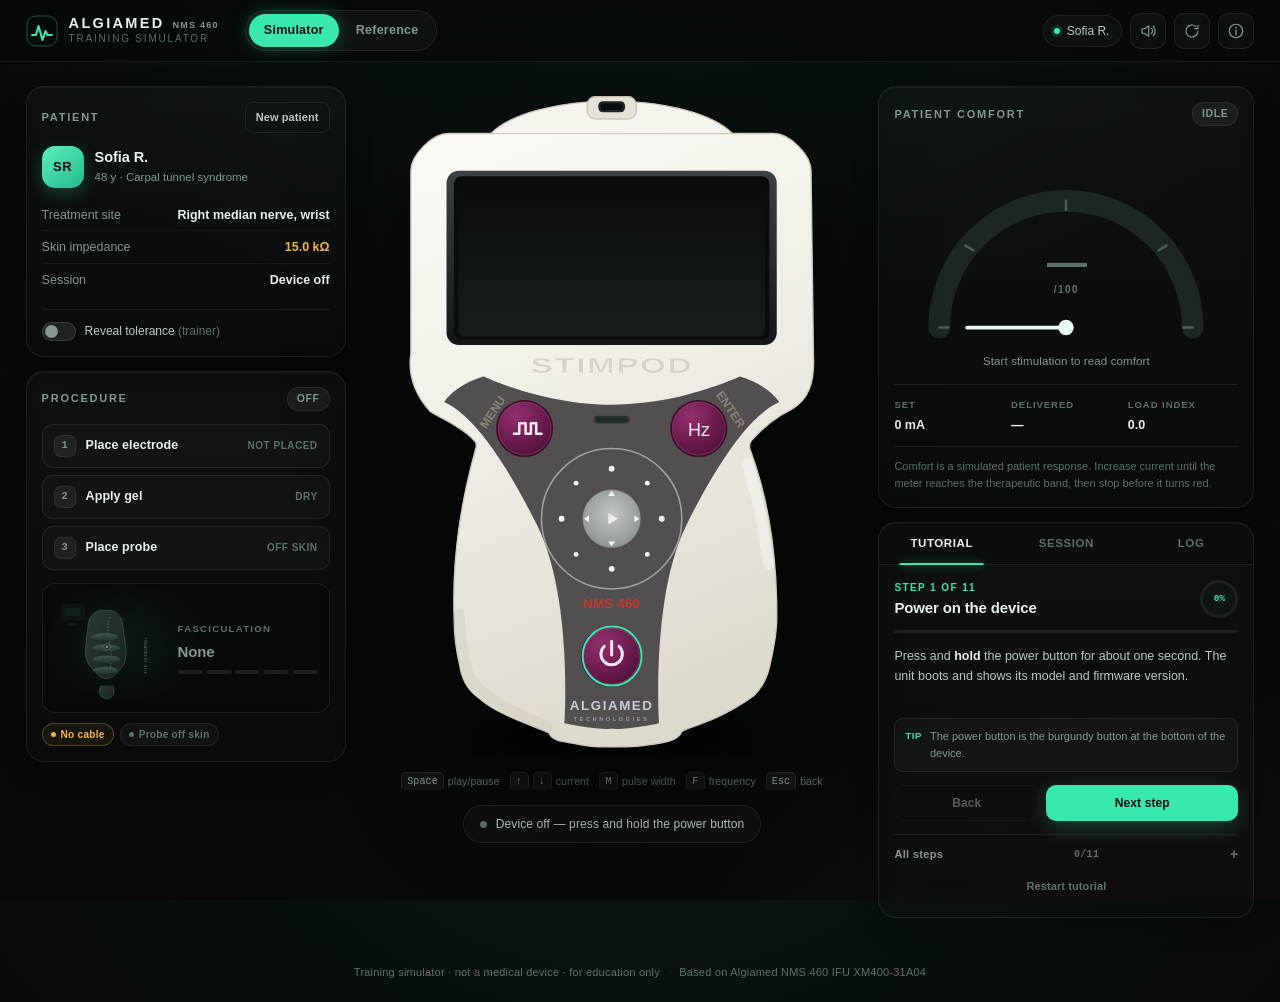
==== commit b7302cc2: "Add a pointing arrow to the cable connector on the insert-cable step" ====
--- a/index.html
+++ b/index.html
@@ -28,10 +28,10 @@
 <link rel="manifest" href="manifest.webmanifest">
 <meta name="apple-mobile-web-app-capable" content="yes">
 <meta name="apple-mobile-web-app-status-bar-style" content="black-translucent">
-<link rel="stylesheet" href="assets/css/base.css?v=17">
-<link rel="stylesheet" href="assets/css/device.css?v=17">
-<link rel="stylesheet" href="assets/css/panels.css?v=17">
-<link rel="stylesheet" href="assets/css/responsive.css?v=17">
+<link rel="stylesheet" href="assets/css/base.css?v=18">
+<link rel="stylesheet" href="assets/css/device.css?v=18">
+<link rel="stylesheet" href="assets/css/panels.css?v=18">
+<link rel="stylesheet" href="assets/css/responsive.css?v=18">
 </head>
 <body>
 
@@ -425,6 +425,20 @@
             </svg>
 
             <!-- LCD (HTML overlay) -->
+            <!-- cable hint arrow: points from the left at the connector on top
+                 of the unit. Shown by tutorial.js while the cable step runs. -->
+            <svg class="cable-arrow" id="cableArrow" viewBox="0 0 400 600" aria-hidden="true">
+              <defs>
+                <marker id="cableArrowHead" viewBox="0 0 12 12" refX="9" refY="6"
+                        markerWidth="5" markerHeight="5" orient="auto">
+                  <path d="M0 0 L12 6 L0 12 Z" fill="#38e8b0"/>
+                </marker>
+              </defs>
+              <path class="cable-arrow__glow" d="M60 78 C 94 54, 130 36, 170 27"/>
+              <path class="cable-arrow__line" d="M60 78 C 94 54, 130 36, 170 27"
+                    marker-end="url(#cableArrowHead)"/>
+            </svg>
+
             <div class="lcd" id="lcd" aria-live="polite">
               <div class="lcd__main" id="lcdMain">
                 <div class="lcd__top">
@@ -674,15 +688,15 @@
   </div>
 </div>
 
-<script src="assets/js/compat.js?v=17"></script>
-<script src="assets/js/config.js?v=17"></script>
-<script src="assets/js/core.js?v=17"></script>
-<script src="assets/js/audio.js?v=17"></script>
-<script src="assets/js/patient.js?v=17"></script>
-<script src="assets/js/device.js?v=17"></script>
-<script src="assets/js/wheel.js?v=17"></script>
-<script src="assets/js/tutorial.js?v=17"></script>
-<script src="assets/js/guide.js?v=17"></script>
-<script src="assets/js/app.js?v=17"></script>
+<script src="assets/js/compat.js?v=18"></script>
+<script src="assets/js/config.js?v=18"></script>
+<script src="assets/js/core.js?v=18"></script>
+<script src="assets/js/audio.js?v=18"></script>
+<script src="assets/js/patient.js?v=18"></script>
+<script src="assets/js/device.js?v=18"></script>
+<script src="assets/js/wheel.js?v=18"></script>
+<script src="assets/js/tutorial.js?v=18"></script>
+<script src="assets/js/guide.js?v=18"></script>
+<script src="assets/js/app.js?v=18"></script>
 </body>
 </html>
--- a/assets/css/device.css
+++ b/assets/css/device.css
@@ -1101,3 +1101,41 @@
     .lcd{ transform-origin:center; transform:scale(.76); }
   }
 }
+
+/* ── cable hint arrow ────────────────────────────────────────
+   A curved arrow from the left of the unit to the connector on top.
+   tutorial.js adds .is-on while the "insert the cable" step runs. */
+
+.cable-arrow{
+  position:absolute;
+  top:0; left:0;
+  width:100%;
+  height:100%;
+  display:none;
+  pointer-events:none;
+  z-index:4;
+  overflow:visible;
+}
+.cable-arrow.is-on{ display:block; }
+
+.cable-arrow__glow{
+  fill:none;
+  stroke:rgba(56,232,176,.22);
+  stroke-width:9;
+  stroke-linecap:round;
+}
+.cable-arrow__line{
+  fill:none;
+  stroke:#38e8b0;
+  stroke-width:3.2;
+  stroke-linecap:round;
+  stroke-dasharray:11 8;
+  filter:drop-shadow(0 0 5px rgba(56,232,176,.65));
+  animation:cableArrowFlow 1.05s linear infinite;
+}
+@keyframes cableArrowFlow{
+  to{ stroke-dashoffset:-19; }
+}
+@media (prefers-reduced-motion: reduce){
+  .cable-arrow__line{ animation:none; }
+}
